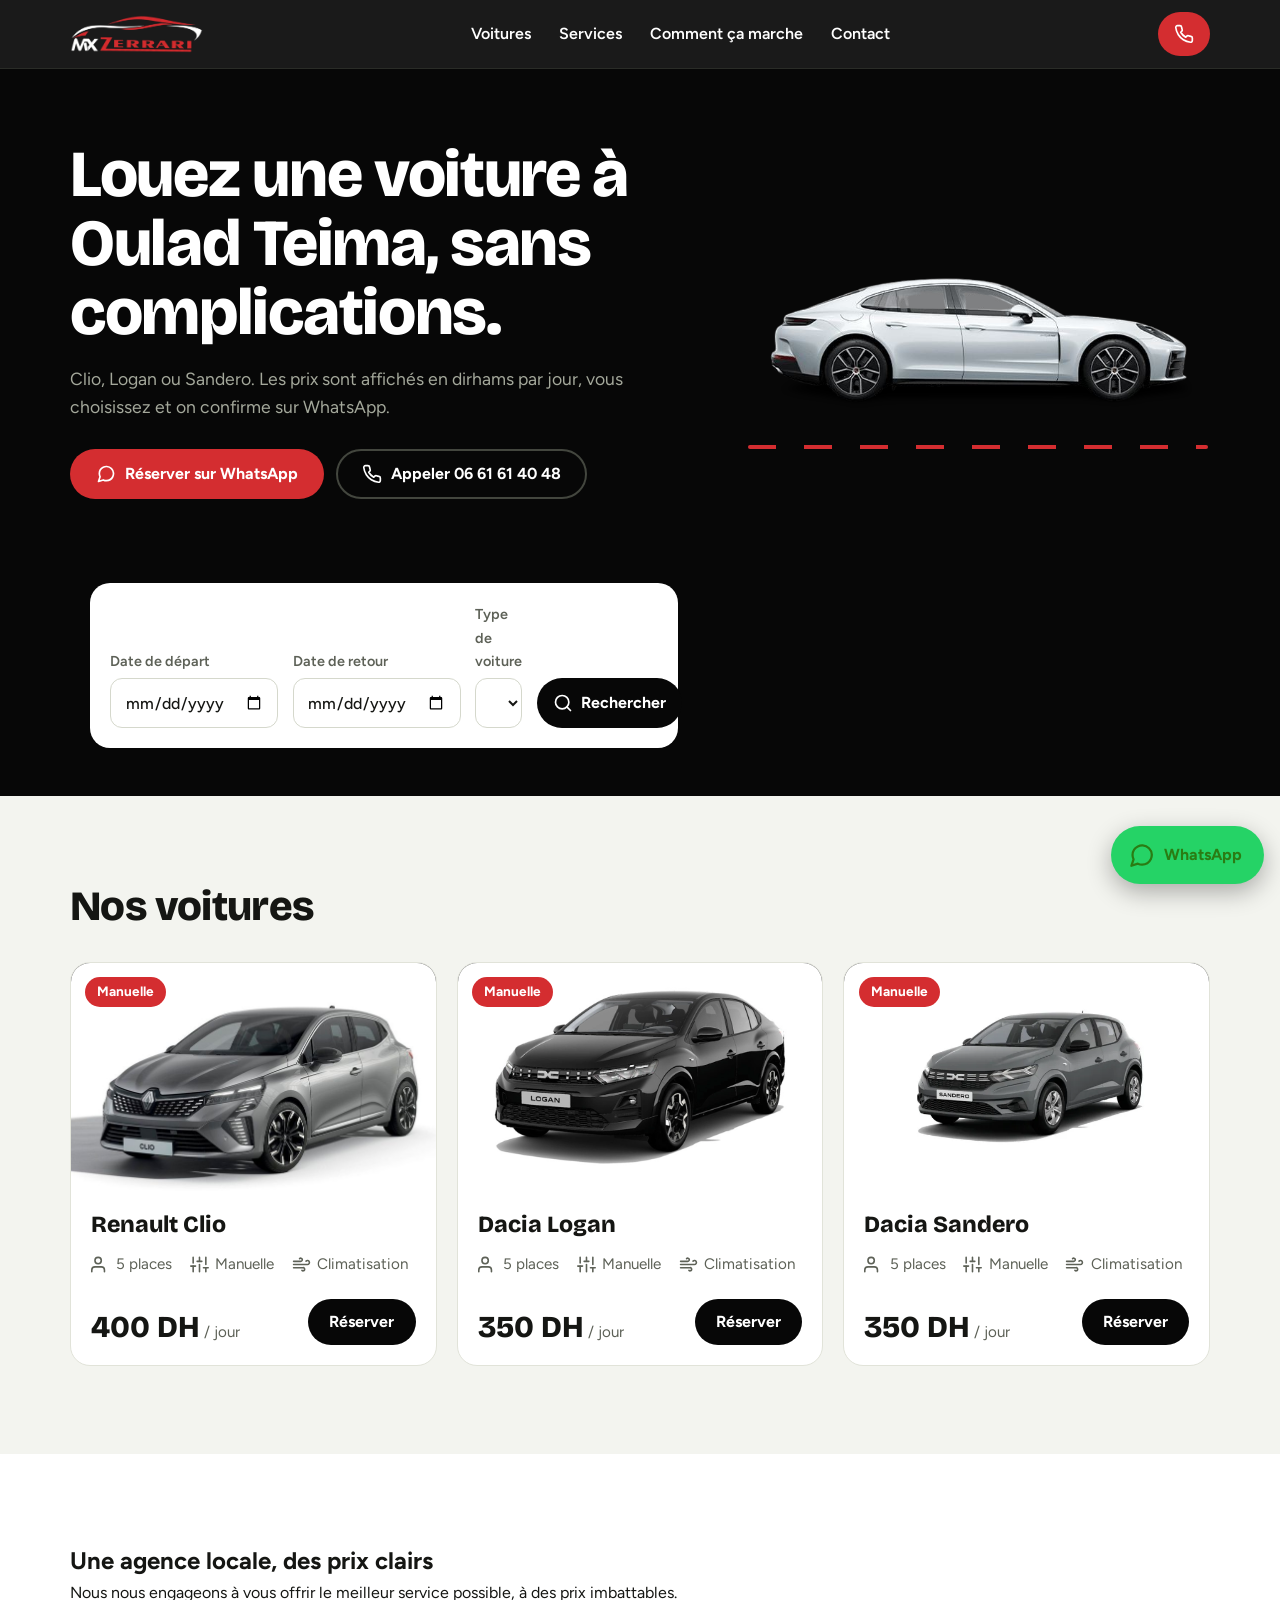
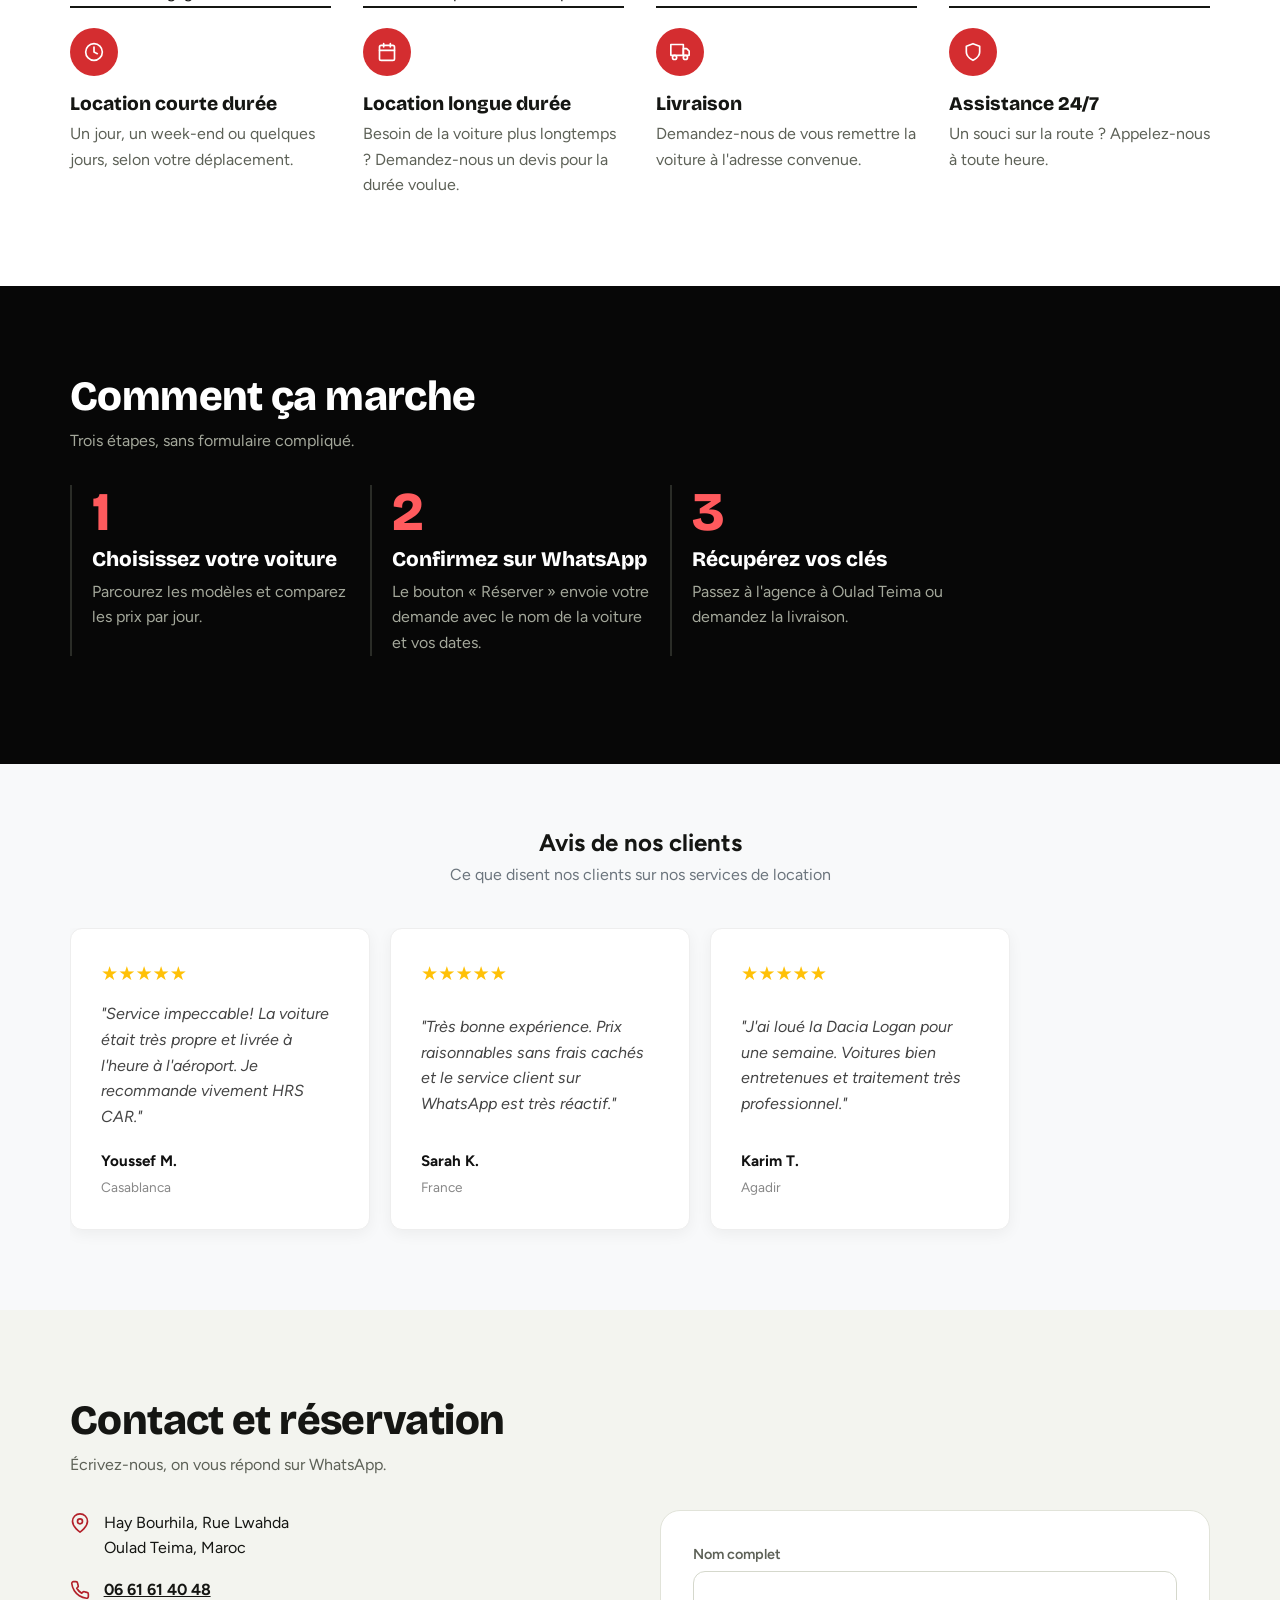
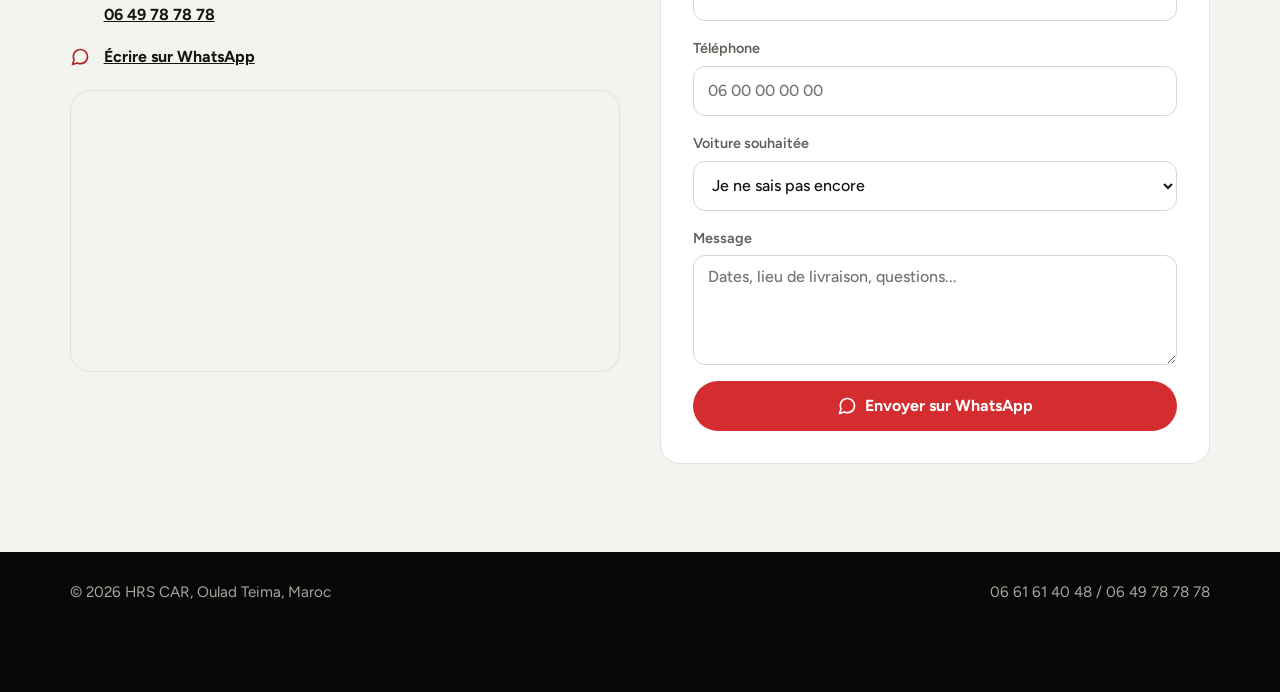
==== index.html @ 66177260 "Update index.html" ====
<!DOCTYPE html>
<html lang="fr">
<head>
  <meta charset="utf-8">
  <meta name="viewport" content="width=device-width, initial-scale=1, viewport-fit=cover">
  <title>HRS CAR | Location de voitures à Oulad Teima</title>
  <meta name="description" content="HRS CAR, agence de location de voitures à Oulad Teima. Renault Clio, Dacia Logan, Dacia Sandero. Prix en DH par jour, réservation directe sur WhatsApp.">
  <meta name="theme-color" content="#070707">
  <link rel="icon" href="data:image/svg+xml,%3Csvg xmlns=%27http://www.w3.org/2000/svg%27 viewBox=%270 0 64 64%27%3E%3Crect width=%2764%27 height=%2764%27 rx=%2716%27 fill=%27%23d42d30%27/%3E%3Ctext x=%2732%27 y=%2745%27 font-size=%2732%27 font-family=%27Arial%27 font-weight=%27700%27 fill=%27white%27 text-anchor=%27middle%27%3EMX%3C/text%3E%3C/svg%3E">
  <meta property="og:title" content="HRS CAR | Location de voitures à Oulad Teima">
  <meta property="og:description" content="Choisissez votre voiture, réservez sur WhatsApp, récupérez les clés.">
  <meta property="og:type" content="website">
  <meta property="og:image" content="images/logo.png">
  <link rel="preconnect" href="https://fonts.googleapis.com">
  <link rel="preconnect" href="https://fonts.gstatic.com" crossorigin>
  <link href="https://fonts.googleapis.com/css2?family=Bricolage+Grotesque:opsz,wght@12..96,600;12..96,800&family=Figtree:wght@400;500;600;700&display=swap" rel="stylesheet">
  <link rel="stylesheet" href="styles.css">
  <script type="application/ld+json">
  {
    "@context": "https://schema.org",
    "@type": "AutoRental",
    "name": "HRS CAR",
    "telephone": ["+212661614048", "+212649787878","0720092011"],
    "address": {
      "@type": "PostalAddress",
      "streetAddress": "Hay Bourhila, Rue Lwahda",
      "addressLocality": "Oulad Teima",
      "addressCountry": "MA"
    }
  }
  </script>
</head>
<body>

<!-- Icônes (sprite SVG) -->
<svg width="0" height="0" style="position:absolute" aria-hidden="true" focusable="false">
  <defs>
    <symbol id="i-wa" viewBox="0 0 24 24"><path d="M21 11.5a8.38 8.38 0 0 1-.9 3.8 8.5 8.5 0 0 1-7.6 4.7 8.38 8.38 0 0 1-3.8-.9L3 21l1.9-5.7a8.38 8.38 0 0 1-.9-3.8 8.5 8.5 0 0 1 4.7-7.6 8.38 8.38 0 0 1 3.8-.9h.5a8.48 8.48 0 0 1 8 8v.5z"/></symbol>
    <symbol id="i-phone" viewBox="0 0 24 24"><path d="M22 16.92v3a2 2 0 0 1-2.18 2 19.79 19.79 0 0 1-8.63-3.07 19.5 19.5 0 0 1-6-6 19.79 19.79 0 0 1-3.07-8.67A2 2 0 0 1 4.11 2h3a2 2 0 0 1 2 1.72c.13.96.36 1.9.7 2.81a2 2 0 0 1-.45 2.11L8.09 9.91a16 16 0 0 0 6 6l1.27-1.27a2 2 0 0 1 2.11-.45c.91.34 1.85.57 2.81.7A2 2 0 0 1 22 16.92z"/></symbol>
    <symbol id="i-pin" viewBox="0 0 24 24"><path d="M21 10c0 7-9 13-9 13s-9-6-9-13a9 9 0 0 1 18 0z"/><circle cx="12" cy="10" r="3"/></symbol>
    <symbol id="i-clock" viewBox="0 0 24 24"><circle cx="12" cy="12" r="10"/><polyline points="12 6 12 12 16 14"/></symbol>
    <symbol id="i-calendar" viewBox="0 0 24 24"><rect x="3" y="4" width="18" height="18" rx="2"/><line x1="16" y1="2" x2="16" y2="6"/><line x1="8" y1="2" x2="8" y2="6"/><line x1="3" y1="10" x2="21" y2="10"/></symbol>
    <symbol id="i-truck" viewBox="0 0 24 24"><rect x="1" y="3" width="15" height="13"/><polygon points="16 8 20 8 23 11 23 16 16 16 16 8"/><circle cx="5.5" cy="18.5" r="2.5"/><circle cx="18.5" cy="18.5" r="2.5"/></symbol>
    <symbol id="i-shield" viewBox="0 0 24 24"><path d="M12 22s8-4 8-10V5l-8-3-8 3v7c0 6 8 10 8 10z"/></symbol>
    <symbol id="i-user" viewBox="0 0 24 24"><path d="M17 21v-2a4 4 0 0 0-4-4H5a4 4 0 0 0-4 4v2"/><circle cx="9" cy="7" r="4"/></symbol>
    <symbol id="i-gear" viewBox="0 0 24 24"><line x1="4" y1="21" x2="4" y2="14"/><line x1="4" y1="10" x2="4" y2="3"/><line x1="12" y1="21" x2="12" y2="12"/><line x1="12" y1="8" x2="12" y2="3"/><line x1="20" y1="21" x2="20" y2="16"/><line x1="20" y1="12" x2="20" y2="3"/><line x1="1" y1="14" x2="7" y2="14"/><line x1="9" y1="8" x2="15" y2="8"/><line x1="17" y1="16" x2="23" y2="16"/></symbol>
    <symbol id="i-snow" viewBox="0 0 24 24"><path d="M9.59 4.59A2 2 0 1 1 11 8H2m10.59 11.41A2 2 0 1 0 14 16H2m15.73-8.27A2.5 2.5 0 1 1 19.5 12H2"/></symbol>
    <symbol id="i-search" viewBox="0 0 24 24"><circle cx="11" cy="11" r="8"/><line x1="21" y1="21" x2="16.65" y2="16.65"/></symbol>
    <symbol id="i-check" viewBox="0 0 24 24"><path d="M22 11.08V12a10 10 0 1 1-5.93-9.14"/><polyline points="22 4 12 14.01 9 11.01"/></symbol>
    <symbol id="i-key" viewBox="0 0 24 24"><path d="M21 2l-2 2m-7.61 7.61a5.5 5.5 0 1 1-7.78 7.78 5.5 5.5 0 0 1 7.78-7.78zm0 0L15.5 7.5m0 0l3 3L22 7l-3-3m-3.5 3.5L19 4"/></symbol>
    <!-- Silhouette voiture réutilisable -->
    <symbol id="car-shape" viewBox="0 0 320 130">
      <path fill="currentColor" d="M20 92V78q0-8 10-10l40-8 32-24q4-4 10-4h88q6 0 10 4l30 26 50 6q10 2 10 12v12q0 6-6 6h-22a26 26 0 0 0-52 0H120a26 26 0 0 0-52 0H26q-6 0-6-6z"/>
      <path fill="#000" opacity=".4" d="M98 62l16-20h84l26 20z"/>
      <circle cx="94" cy="98" r="19" fill="#0b0b0b" stroke="#6b6f66" stroke-width="3"/>
      <circle cx="246" cy="98" r="19" fill="#0b0b0b" stroke="#6b6f66" stroke-width="3"/>
      <circle cx="94" cy="98" r="6" fill="#8b8f85"/>
      <circle cx="246" cy="98" r="6" fill="#8b8f85"/>
    </symbol>
  </defs>
</svg>

<header class="site-header">
  <div class="container header-inner">
    <a class="logo" href="./" aria-label="HRS CAR, accueil">
      <img class="logo-img" src="images/logo.png" alt="Logo" width="126" height="38">
    </a>

    <nav id="nav" class="nav" aria-label="Navigation principale">
      <a href="#voitures">Voitures</a>
      <a href="#services">Services</a>
      <a href="#comment">Comment ça marche</a>
      <a href="#contact">Contact</a>
    </nav>

    <div class="header-actions">
      <a class="icon-btn" href="tel:+212661614048" aria-label="Appeler HRS CAR">
        <svg class="ic"><use href="#i-phone"/></svg>
      </a>
      <button id="burger" class="burger" aria-label="Ouvrir le menu" aria-expanded="false" aria-controls="nav">
        <span></span><span></span><span></span>
      </button>
    </div>
  </div>
</header>

<main>
  <!-- HERO -->
  <section id="accueil" class="hero">
    <div class="container hero-grid">
      <div class="hero-copy">
        <h1>Louez une voiture à Oulad Teima, sans complications.</h1>
        <p class="lead">Clio, Logan ou Sandero. Les prix sont affichés en dirhams par jour, vous choisissez et on confirme sur WhatsApp.</p>
        <div class="hero-cta">
          <a class="btn btn-lime" data-wa="Bonjour HRS CAR, je voudrais réserver une voiture." href="https://wa.me/212661614048" target="_blank" rel="noopener">
            <svg class="ic"><use href="#i-wa"/></svg> Réserver sur WhatsApp
          </a>
          <a class="btn btn-ghost" href="tel:+212661614048">
            <svg class="ic"><use href="#i-phone"/></svg> Appeler 06 61 61 40 48
          </a>
        </div>
      </div>

     <div class="hero-visual">
  <div class="car-wrapper">
    <img src="images/hero-car.png" alt="Voiture de luxe HRS CAR" class="hero-car-img">
  </div>
  <div class="road"></div>
</div>

    <div class="container">
      <form id="search-form" class="search" aria-label="Rechercher une voiture">
        <div class="field">
          <label for="start">Date de départ</label>
          <input type="date" id="start" name="start">
        </div>
        <div class="field">
          <label for="end">Date de retour</label>
          <input type="date" id="end" name="end">
        </div>
        <div class="field">
          <label for="type">Type de voiture</label>
          <select id="type" name="type">
            <option value="all">Tous les types</option>
            <option value="Citadine">Citadine</option>
            <option value="Berline">Berline</option>
          </select>
        </div>
        <button class="btn btn-dark" type="submit">
          <svg class="ic"><use href="#i-search"/></svg> Rechercher
        </button>
      </form>
    </div>
  </section>

  <!-- VOITURES -->
  <section id="voitures" class="section section-mist">
    <div class="container">
      <div class="section-head">
        <h2>Nos voitures</h2>
        <p id="results" class="results" aria-live="polite"></p>
      </div>
      <div id="car-grid" class="car-grid"></div>
      <noscript><p>Activez JavaScript pour voir les voitures, ou appelez-nous au <a href="tel:+212661614048">06 61 61 40 48</a>.</p></noscript>
    </div>
  </section>

  <!-- SERVICES -->
  <section id="services" class="section">
    <div class="container">
      <div class="header-carousel-container">
  <div class="header-carousel-wrapper">
    <div class="header-carousel-item active">
      <h2>Une agence locale, des prix clairs</h2>
    </div>
    <div class="header-carousel-item">
      <p>Nous nous engageons à vous offrir le meilleur service possible, à des prix imbattables.</p>
    </div>
  </div>
</div>
      <div class="services">
        <article class="service">
          <span class="service-ic"><svg class="ic"><use href="#i-clock"/></svg></span>
          <h3>Location courte durée</h3>
          <p>Un jour, un week-end ou quelques jours, selon votre déplacement.</p>
        </article>
        <article class="service">
          <span class="service-ic"><svg class="ic"><use href="#i-calendar"/></svg></span>
          <h3>Location longue durée</h3>
          <p>Besoin de la voiture plus longtemps ? Demandez-nous un devis pour la durée voulue.</p>
        </article>
        <article class="service">
          <span class="service-ic"><svg class="ic"><use href="#i-truck"/></svg></span>
          <h3>Livraison</h3>
          <p>Demandez-nous de vous remettre la voiture à l'adresse convenue.</p>
        </article>
        <article class="service">
          <span class="service-ic"><svg class="ic"><use href="#i-shield"/></svg></span>
          <h3>Assistance 24/7</h3>
          <p>Un souci sur la route ? Appelez-nous à toute heure.</p>
        </article>
      </div>
    </div>
  </section>

  <!-- COMMENT ÇA MARCHE -->
  <section id="comment" class="section section-dark">
    <div class="container">
      <div class="section-head">
        <h2>Comment ça marche</h2>
        <p>Trois étapes, sans formulaire compliqué.</p>
      </div>
      <ol class="steps">
        <li>
          <span class="step-num">1</span>
          <h3>Choisissez votre voiture</h3>
          <p>Parcourez les modèles et comparez les prix par jour.</p>
        </li>
        <li>
          <span class="step-num">2</span>
          <h3>Confirmez sur WhatsApp</h3>
          <p>Le bouton « Réserver » envoie votre demande avec le nom de la voiture et vos dates.</p>
        </li>
        <li>
          <span class="step-num">3</span>
          <h3>Récupérez vos clés</h3>
          <p>Passez à l'agence à Oulad Teima ou demandez la livraison.</p>
        </li>
      </ol>
    </div>
  </section>
<!-- Testimonials Section -->
<section id="avis" class="section testimonials-section">
  <div class="container">
    <h2 class="section-title">Avis de nos clients</h2>
    <p class="section-subtitle">Ce que disent nos clients sur nos services de location</p>

    <div class="testimonials-grid">
      <div class="testimonial-card">
        <div class="stars">★★★★★</div>
        <p class="testimonial-text">"Service impeccable! La voiture était très propre et livrée à l'heure à l'aéroport. Je recommande vivement HRS CAR."</p>
        <div class="client-info">
          <strong>Youssef M.</strong>
          <span>Casablanca</span>
        </div>
      </div>

      <div class="testimonial-card">
        <div class="stars">★★★★★</div>
        <p class="testimonial-text">"Très bonne expérience. Prix raisonnables sans frais cachés et le service client sur WhatsApp est très réactif."</p>
        <div class="client-info">
          <strong>Sarah K.</strong>
          <span>France</span>
        </div>
      </div>

      <div class="testimonial-card">
        <div class="stars">★★★★★</div>
        <p class="testimonial-text">"J'ai loué la Dacia Logan pour une semaine. Voitures bien entretenues et traitement très professionnel."</p>
        <div class="client-info">
          <strong>Karim T.</strong>
          <span>Agadir</span>
        </div>
      </div>
    </div>
  </div>
</section>
  <!-- CONTACT -->
  <section id="contact" class="section section-mist">
    <div class="container">
      <div class="section-head">
        <h2>Contact et réservation</h2>
        <p>Écrivez-nous, on vous répond sur WhatsApp.</p>
      </div>

      <div class="contact-grid">
        <div class="contact-info">
          <ul class="info-list">
            <li>
              <svg class="ic"><use href="#i-pin"/></svg>
              <span>Hay Bourhila, Rue Lwahda<br>Oulad Teima, Maroc</span>
            </li>
            <li>
              <svg class="ic"><use href="#i-phone"/></svg>
              <span><a href="tel:+212661614048">06 61 61 40 48</a><br><a href="tel:+212649787878">06 49 78 78 78</a></span>
            </li>
            <li>
              <svg class="ic"><use href="#i-wa"/></svg>
              <span><a data-wa="Bonjour HRS CAR, j'ai une question." href="https://wa.me/212661614048" target="_blank" rel="noopener">Écrire sur WhatsApp</a></span>
            </li>
          </ul>
          <div class="map">
            <iframe title="Carte de HRS CAR à Oulad Teima" loading="lazy" referrerpolicy="no-referrer-when-downgrade"
              src="https://www.google.com/maps?q=Oulad+Teima,+Maroc&output=embed"></iframe>
          </div>
        </div>

        <form id="contact-form" class="contact-form">
          <div class="field">
            <label for="c-name">Nom complet</label>
            <input id="c-name" name="name" type="text" autocomplete="name" required>
          </div>
          <div class="field">
            <label for="c-phone">Téléphone</label>
            <input id="c-phone" name="phone" type="tel" inputmode="tel" autocomplete="tel" placeholder="06 00 00 00 00" required>
          </div>
          <div class="field">
            <label for="c-car">Voiture souhaitée</label>
            <select id="c-car" name="car"></select>
          </div>
          <div class="field">
            <label for="c-msg">Message</label>
            <textarea id="c-msg" name="message" rows="4" placeholder="Dates, lieu de livraison, questions..."></textarea>
          </div>
          <button class="btn btn-lime" type="submit">
            <svg class="ic"><use href="#i-wa"/></svg> Envoyer sur WhatsApp
          </button>
        </form>
      </div>
    </div>
  </section>
</main>

<footer class="site-footer">
  <div class="container footer-inner">
    <p>© <span id="year"></span> HRS CAR, Oulad Teima, Maroc</p>
    <p><a href="tel:+212661614048">06 61 61 40 48</a> / <a href="tel:+212649787878">06 49 78 78 78</a></p>
  </div>
</footer>

<!-- Bouton WhatsApp flottant -->
<a class="fab" data-wa="Bonjour HRS CAR, je voudrais réserver une voiture." href="https://wa.me/212661614048" target="_blank" rel="noopener" aria-label="Réserver sur WhatsApp">
  <svg class="ic"><use href="#i-wa"/></svg>
  <span>WhatsApp</span>
</a>

<script src="script.js?v=2" defer></script>
</body>
</html>
---- styles.css ----
/* ==========================================================
   HRS CAR | styles.css (mobile-first)
   ========================================================== */

:root {
  --black: #070707;
  --coal: #121311;
  --line: #2a2c27;
  --red: #d42d30;
  --red-dark: #ae2124;
  --red-light: #ff5a5d;
  --white: #ffffff;
  --mist: #f3f4ef;
  --ink: #151613;
  --muted: #5d6157;
  --muted-dark: #a4a89b;
  --border: #e1e3d9;
  --wa: #25d366;
  --radius: 20px;
  --font-head: "Bricolage Grotesque", system-ui, -apple-system, "Segoe UI", sans-serif;
  --font: "Figtree", system-ui, -apple-system, "Segoe UI", sans-serif;
}

*, *::before, *::after { box-sizing: border-box; }

html {
  scroll-behavior: smooth;
  scroll-padding-top: 76px;
  -webkit-text-size-adjust: 100%;
}

body {
  margin: 0;
  font-family: var(--font);
  color: var(--ink);
  background: var(--white);
  line-height: 1.6;
}

img, svg, iframe { display: block; max-width: 100%; }
a { color: inherit; }
h1, h2, h3, p, ul, ol { margin: 0; }
ul, ol { padding: 0; list-style: none; }

:focus-visible {
  outline: 3px solid #d42d30;
  outline-offset: 3px;
}

.container { width: min(1140px, 100% - 2.5rem); margin-inline: auto; }

.ic {
  width: 1.25em;
  height: 1.25em;
  flex: none;
  fill: none;
  stroke: currentColor;
  stroke-width: 2;
  stroke-linecap: round;
  stroke-linejoin: round;
}

/* ---------- Boutons ---------- */
.btn {
  display: inline-flex;
  align-items: center;
  justify-content: center;
  gap: .55rem;
  min-height: 50px;
  padding: .75rem 1.5rem;
  border: 2px solid transparent;
  border-radius: 999px;
  font: 700 1rem/1 var(--font);
  text-decoration: none;
  cursor: pointer;
  transition: background-color .2s, border-color .2s, color .2s, transform .1s;
}
.btn:active { transform: scale(.98); }
.btn-lime { background: var(--red); color: #fff; }
.btn-lime:hover { background: var(--red-dark); }
.btn-ghost { border-color: #43463e; color: var(--white); }
.btn-ghost:hover { border-color: var(--red); color: var(--red-light); }
.btn-dark { background: var(--black); color: var(--white); }
.btn-dark:hover { background: #26281f; }

/* ---------- Header ---------- */
.site-header {
  position: sticky;
  top: 0;
  z-index: 50;
  background: rgba(7, 7, 7, .92);
  -webkit-backdrop-filter: blur(10px);
  backdrop-filter: blur(10px);
  border-bottom: 1px solid var(--line);
  color: var(--white);
}
.header-inner {
  display: flex;
  align-items: center;
  justify-content: space-between;
  height: 68px;
}
.logo { display: inline-flex; align-items: center; gap: .6rem; text-decoration: none; }
.logo-mark {
  display: grid;
  place-items: center;
  width: 36px;
  height: 36px;
  border-radius: 10px;
  background: var(--red);
  color: #fff;
  font: 800 1.15rem/1 var(--font-head);
}
.logo-img { height: 38px; width: auto; }
.logo-text { font: 800 1.25rem/1 var(--font-head); letter-spacing: .01em; }

.nav {
  position: absolute;
  top: 68px;
  left: 0;
  right: 0;
  display: none;
  flex-direction: column;
  padding: .5rem 1.25rem 1.25rem;
  background: var(--black);
  border-bottom: 1px solid var(--line);
}
.nav.open { display: flex; }
.nav a {
  padding: .9rem 0;
  border-bottom: 1px solid var(--line);
  text-decoration: none;
  font-weight: 600;
}
.nav a:hover { color: var(--red-light); }

.header-actions { display: flex; align-items: center; gap: .5rem; }
.icon-btn {
  display: grid;
  place-items: center;
  width: 44px;
  height: 44px;
  border-radius: 50%;
  background: var(--red);
  color: #fff;
}
.burger {
  display: grid;
  gap: 5px;
  place-content: center;
  width: 44px;
  height: 44px;
  padding: 0;
  border: 1px solid var(--line);
  border-radius: 50%;
  background: transparent;
  cursor: pointer;
}
.burger span { display: block; width: 18px; height: 2px; background: var(--white); }

/* ---------- Hero ---------- */
.hero {
  background: var(--black);
  color: var(--white);
  padding: 2.5rem 0 2rem;
}
.hero-grid { display: grid; gap: 2rem; align-items: center; }
.hero h1 {
  font: 800 clamp(2.2rem, 8vw, 4.1rem)/1.05 var(--font-head);
  letter-spacing: -.02em;
  max-width: 14em;
}
.lead {
  margin-top: 1.1rem;
  max-width: 34em;
  font-size: 1.1rem;
  color: var(--muted-dark);
}
.hero-cta { display: grid; gap: .75rem; margin-top: 1.75rem; }

.hero-visual { max-width: 460px; width: 100%; margin-inline: auto; }
.hero-car { width: 100%; height: auto; }
.road {
  height: 4px;
  margin-top: -6px;
  border-radius: 2px;
  background: repeating-linear-gradient(90deg, var(--red) 0 28px, transparent 28px 56px);
  background-size: 56px 100%;
  animation: road 1s linear infinite;
}
@keyframes road { to { background-position-x: -56px; } }

/* ---------- Recherche ---------- */
.search {
  display: grid;
  gap: .9rem;
  margin-top: 2.25rem;
  padding: 1rem;
  border-radius: var(--radius);
  background: var(--white);
  color: var(--ink);
}

.field { display: grid; gap: .35rem; }
.field label { font-size: .9rem; font-weight: 600; color: var(--muted); }
.field input,
.field select,
.field textarea {
  width: 100%;
  min-height: 50px;
  padding: .65rem .85rem;
  border: 1.5px solid #d5d8cc;
  border-radius: 12px;
  background: var(--white);
  color: var(--ink);
  font: 500 1rem var(--font); /* 16px : évite le zoom auto sur iOS */
}
.field textarea { resize: vertical; min-height: 110px; }
.field input:focus,
.field select:focus,
.field textarea:focus { border-color: #d42d30; outline: none; box-shadow: 0 0 0 3px rgba(212, 45, 48, .2); }

/* ---------- Sections ---------- */
.section { padding: 4rem 0; }
.section-mist { background: var(--mist); }
.section-dark { background: var(--black); color: var(--white); }

.section-head { margin-bottom: 2rem; }
.section-head h2 {
  font: 800 clamp(1.8rem, 5vw, 2.6rem)/1.1 var(--font-head);
  letter-spacing: -.015em;
}
.section-head p { margin-top: .5rem; color: var(--muted); }
.section-dark .section-head p { color: var(--muted-dark); }

/* ---------- Cartes voitures ---------- */
.car-grid { display: grid; gap: 1.25rem; grid-template-columns: repeat(auto-fill, minmax(min(100%, 300px), 1fr)); }

.car-card {
  display: flex;
  flex-direction: column;
  overflow: hidden;
  border: 1px solid var(--border);
  border-radius: var(--radius);
  background: var(--white);
}
.car-media {
  position: relative;
  display: grid;
  place-items: center;
  aspect-ratio: 16 / 10;
  padding: 1.75rem 1.25rem 1.25rem;
  background: var(--black);
}
.car-media img { width: 100%; height: 100%; object-fit: cover; position: absolute; inset: 0; }
.car-art { width: 88%; height: auto; }
.badge {
  position: absolute;
  top: .9rem;
  left: .9rem;
  padding: .25rem .75rem;
  border-radius: 999px;
  background: var(--red);
  color: #fff;
  font-size: .85rem;
  font-weight: 700;
}
.car-body { display: flex; flex: 1; flex-direction: column; gap: .9rem; padding: 1.25rem; }
.car-body h3 { font: 800 1.45rem/1.15 var(--font-head); }
.specs { display: flex; flex-wrap: wrap; gap: .5rem 1.1rem; color: var(--muted); font-size: .95rem; }
.specs li { display: inline-flex; align-items: center; gap: .4rem; }

.car-foot {
  display: flex;
  align-items: flex-end;
  justify-content: space-between;
  gap: 1rem;
  margin-top: auto;
  padding-top: .5rem;
}
.price strong { font: 800 1.9rem/1 var(--font-head); }
.price span { font-size: .95rem; color: var(--muted); }
.total { margin-top: .3rem; font-size: .85rem; color: var(--muted); }
.car-foot .btn { min-height: 46px; padding-inline: 1.2rem; }

.results { margin-top: .5rem; color: var(--muted); }
.results button {
  margin-left: .4rem;
  padding: 0;
  border: 0;
  background: none;
  color: #b3212a;
  font: 700 1rem var(--font);
  text-decoration: underline;
  cursor: pointer;
}
.empty { padding: 2rem 0; color: var(--muted); }

/* ---------- Services ---------- */
.services { display: grid; gap: 1.75rem; }
.service { padding-top: 1.25rem; border-top: 2px solid var(--ink); }
.service-ic {
  display: grid;
  place-items: center;
  width: 48px;
  height: 48px;
  margin-bottom: 1rem;
  border-radius: 50%;
  background: var(--red);
  color: #fff;
}
.service h3 { font: 800 1.2rem/1.2 var(--font-head); }
.service p { margin-top: .4rem; color: var(--muted); }

/* ---------- Étapes ---------- */
.steps { display: grid; gap: 1.5rem; counter-reset: none; }
.steps li { padding-left: 1.25rem; border-left: 2px solid var(--line); }
.step-num { display: block; font: 800 3.4rem/1 var(--font-head); color: var(--red-light); }
.steps h3 { margin-top: .5rem; font: 800 1.3rem/1.2 var(--font-head); }
.steps p { margin-top: .4rem; color: var(--muted-dark); }

/* ---------- Contact ---------- */
.contact-grid { display: grid; gap: 1.5rem; }
.info-list { display: grid; gap: 1rem; margin-bottom: 1.25rem; }
.info-list li { display: flex; gap: .85rem; align-items: flex-start; }
.info-list .ic { margin-top: .2rem; color: #b3212a; }
.info-list a { font-weight: 700; }
.map { overflow: hidden; border-radius: var(--radius); border: 1px solid var(--border); }
.map iframe { width: 100%; height: 280px; border: 0; }

.contact-form {
  display: grid;
  gap: 1rem;
  align-content: start;
  padding: 1.25rem;
  border: 1px solid var(--border);
  border-radius: var(--radius);
  background: var(--white);
}

/* ---------- Footer ---------- */
.site-footer { background: var(--black); color: var(--muted-dark); padding: 1.75rem 0 5.5rem; font-size: .95rem; }
.footer-inner { display: grid; gap: .4rem; }
.site-footer a { text-decoration: none; }
.site-footer a:hover { color: var(--red-light); }

/* ---------- WhatsApp flottant ---------- */
.fab {
  position: fixed;
  right: 1rem;
  bottom: calc(1rem + env(safe-area-inset-bottom, 0px));
  z-index: 60;
  display: inline-flex;
  align-items: center;
  gap: .5rem;
  padding: .95rem;
  border-radius: 999px;
  background: var(--wa);
  color: #2A7C13;
  font-weight: 700;
  text-decoration: none;
  box-shadow: 0 8px 24px rgba(0, 0, 0, .3);
}
.fab .ic { width: 1.7rem; height: 1.7rem; }
.fab span { display: none; }
.fab:hover { background: #1ebe5a; }

/* ---------- ≥ 600px ---------- */
@media (min-width: 600px) {
  .hero-cta { display: flex; flex-wrap: wrap; }
  .services { grid-template-columns: repeat(2, 1fr); }
  .fab { padding: .95rem 1.4rem .95rem 1.1rem; }
  .fab span { display: inline; }
  .footer-inner { grid-auto-flow: column; justify-content: space-between; }
}

/* ---------- ≥ 900px ---------- */
@media (min-width: 900px) {
  .burger { display: none; }
  .nav {
    position: static;
    display: flex;
    flex-direction: row;
    gap: 1.75rem;
    padding: 0;
    background: none;
    border: 0;
  }
  .nav a { padding: 0; border: 0; }
  .icon-btn { width: auto; height: 44px; padding-inline: 1rem; border-radius: 999px; }

  .hero { padding: 4.5rem 0 3rem; }
  .hero-grid { grid-template-columns: 1.15fr .85fr; gap: 3rem; }
  .search { grid-template-columns: 1fr 1fr 1fr auto; align-items: end; padding: 1.25rem; }
  .search .btn { min-height: 50px; }

  .section { padding: 5.5rem 0; }
  .services { grid-template-columns: repeat(4, 1fr); gap: 2rem; }
  .steps { grid-template-columns: repeat(3, 1fr); gap: 2rem; }
  .contact-grid { grid-template-columns: 1fr 1fr; gap: 2.5rem; }
  .contact-form { padding: 2rem; }
}

/* ---------- Mouvement réduit ---------- */
@media (prefers-reduced-motion: reduce) {
  html { scroll-behavior: auto; }
  .road { animation: none; }
  .btn { transition: none; }
}/* =========================================
   Testimonials Section
   ========================================= */
.testimonials-section {
  background-color: #f8f9fa;
  padding: 60px 0;
  text-align: center;
}

.section-subtitle {
  color: #6c757d;
  margin-bottom: 40px;
}

.testimonials-grid {
  display: grid;
  grid-template-columns: repeat(auto-fit, minmax(280px, 1fr));
  gap: 24px;
}

.testimonial-card {
  background: #ffffff;
  padding: 30px;
  border-radius: 12px;
  box-shadow: 0 4px 15px rgba(0, 0, 0, 0.05);
  display: flex;
  flex-direction: column;
  justify-content: space-between;
  text-align: left;
  border: 1px solid #eee;
  transition: transform 0.3s ease;
}

.testimonial-card:hover {
  transform: translateY(-5px);
}

.stars {
  color: #ffc107;
  font-size: 1.2rem;
  margin-bottom: 12px;
}

.testimonial-text {
  font-style: italic;
  color: #444;
  line-height: 1.6;
  margin-bottom: 20px;
}

.client-info strong {
  display: block;
  color: #111;
  font-size: 0.95rem;
}

.client-info span {
  font-size: 0.85rem;
  color: #888;
}
/* =========================================
   Carousel Layout (Comment ça marche & Reviews)
   ========================================= */

/* 1. Comment ça marche Carousel */
.steps {
  display: flex !important;
  gap: 20px;
  overflow-x: auto;
  scroll-snap-type: x mandatory;
  padding-bottom: 20px;
  -webkit-overflow-scrolling: touch;
  list-style: none;
}

.steps > li {
  flex: 0 0 280px; /* عرض كل كارت */
  scroll-snap-align: start;
}

/* 2. Avis Clients (Testimonials) Carousel */
.testimonials-grid {
  display: flex !important;
  gap: 20px;
  overflow-x: auto;
  scroll-snap-type: x mandatory;
  padding-bottom: 20px;
  -webkit-overflow-scrolling: touch;
}

.testimonial-card {
  flex: 0 0 300px; /* عرض كارت التوصيات */
  scroll-snap-align: start;
}

/* تحسين شكل الـ Scrollbar باش يجي أنيق */
.steps::-webkit-scrollbar,
.testimonials-grid::-webkit-scrollbar {
  height: 6px;
}

.steps::-webkit-scrollbar-track,
.testimonials-grid::-webkit-scrollbar-track {
  background: #f1f1f1;
  border-radius: 10px;
}

.steps::-webkit-scrollbar-thumb,
.testimonials-grid::-webkit-scrollbar-thumb {
  background: #111;
  border-radius: 10px;
}
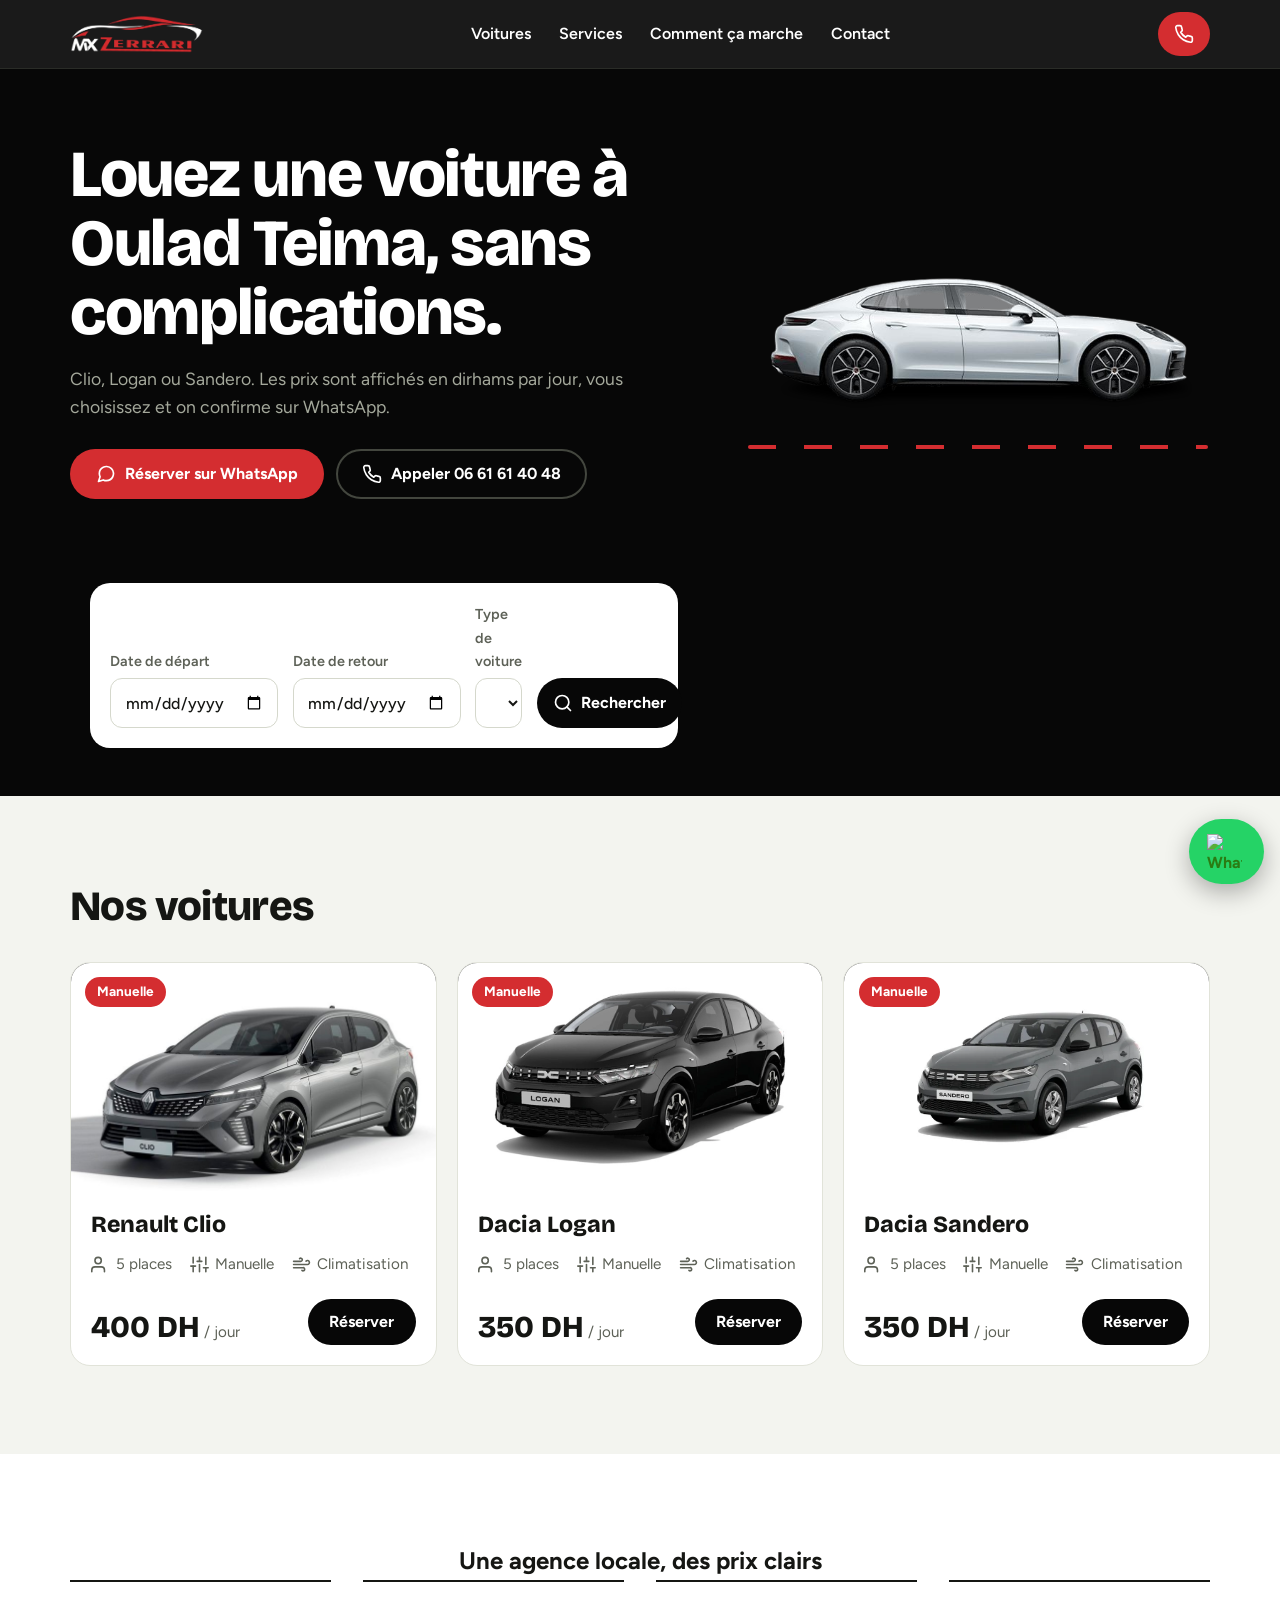
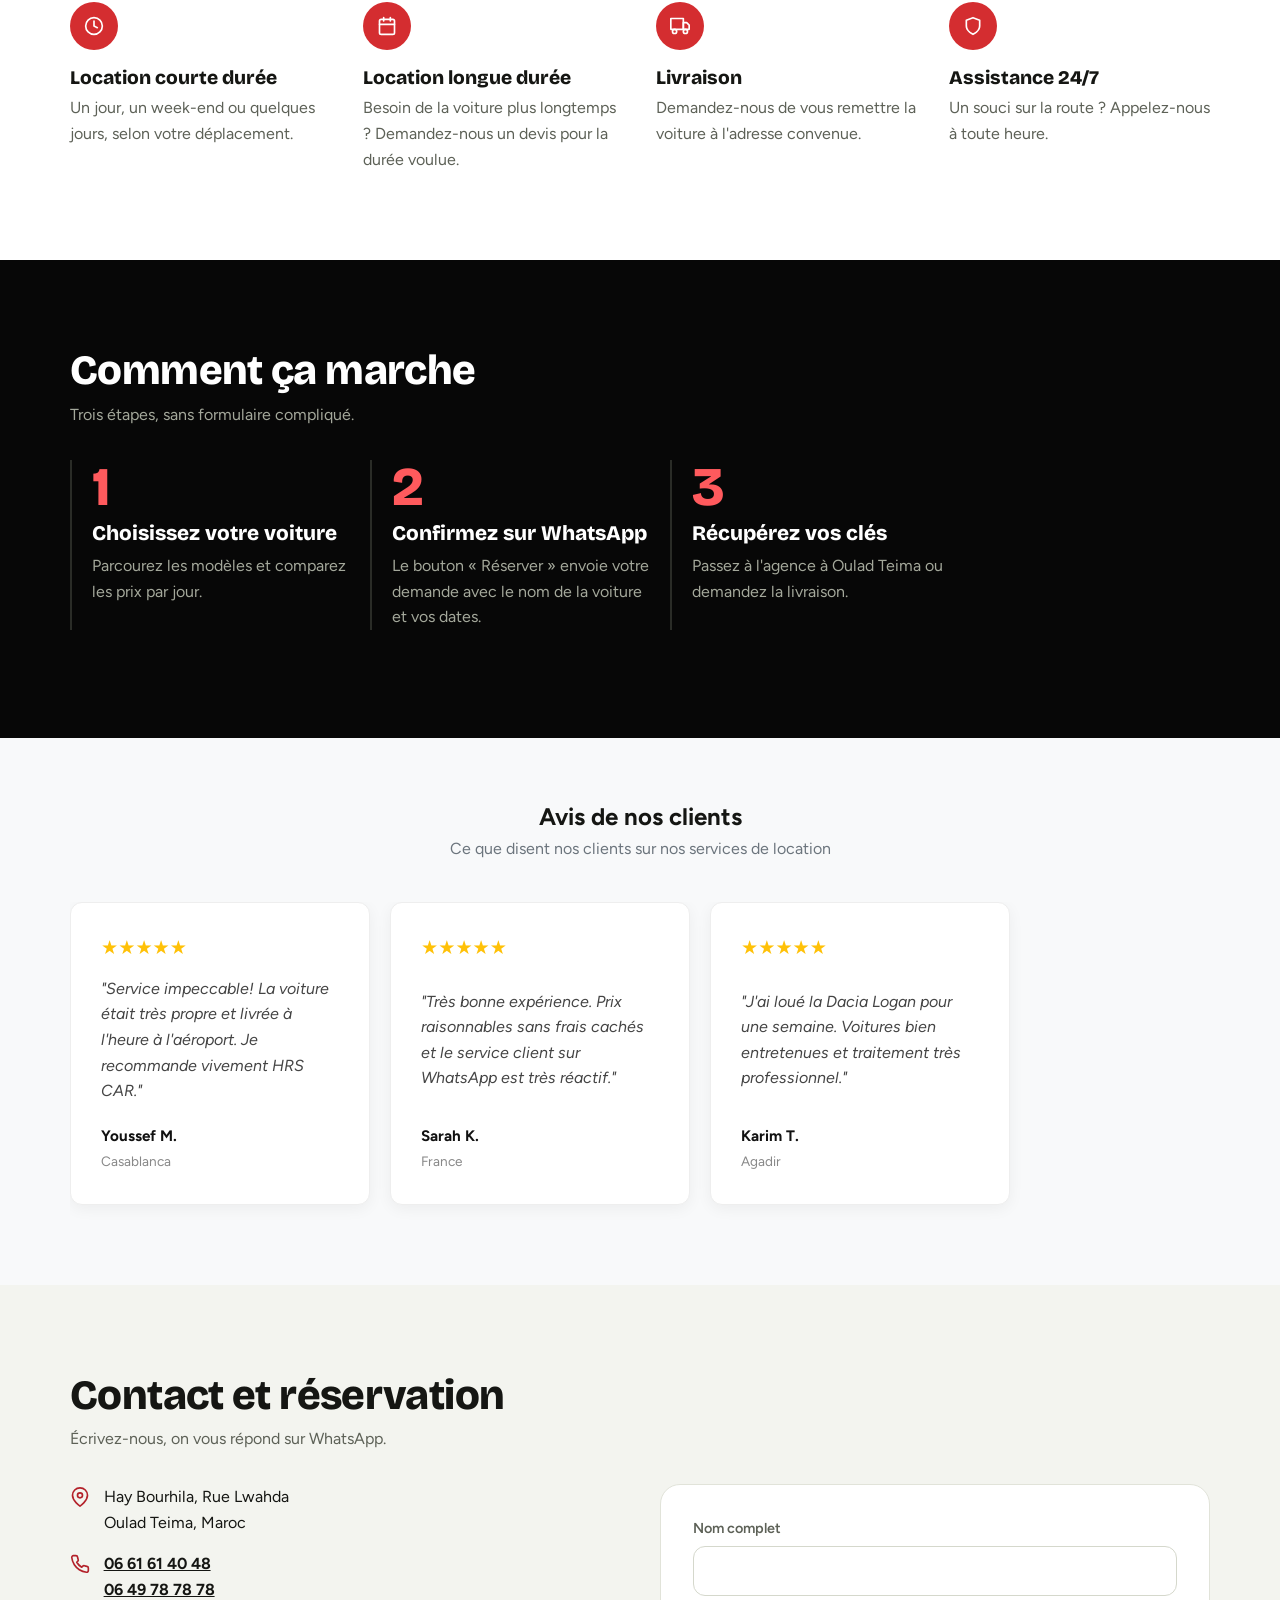
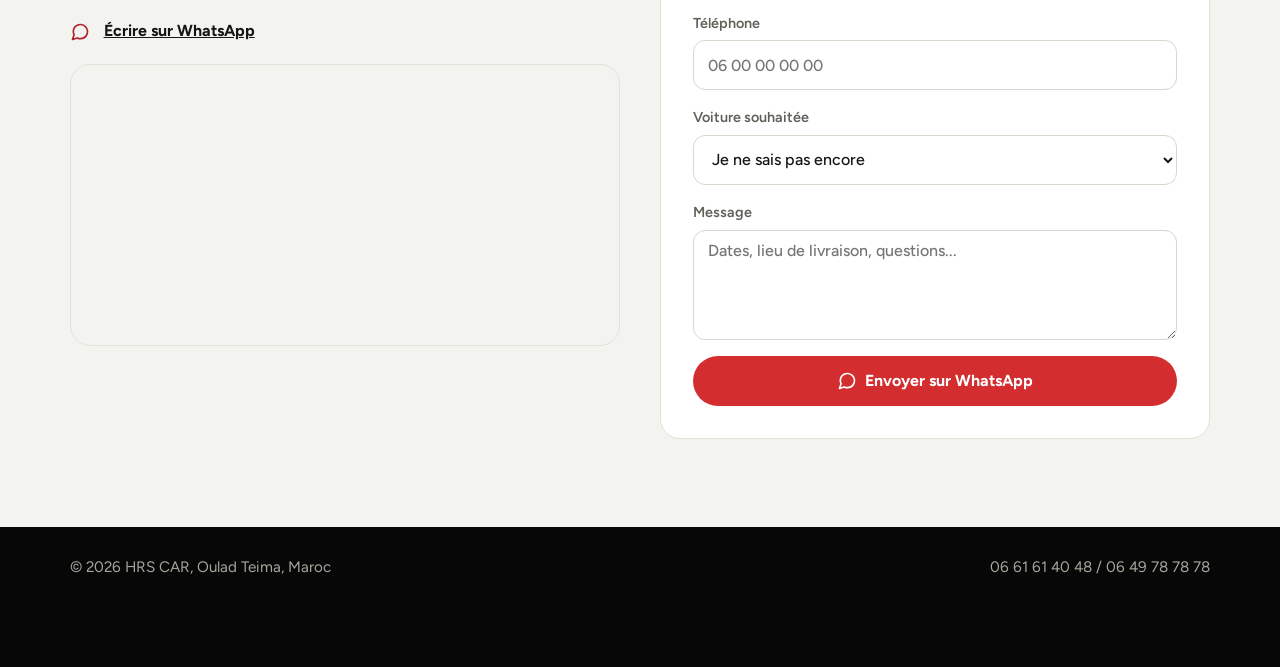
==== commit 178f8a96: "Update index.html" ====
--- a/index.html
+++ b/index.html
@@ -308,12 +308,11 @@
   </div>
 </footer>
 
-<!-- Bouton WhatsApp flottant -->
-<a class="fab" data-wa="Bonjour HRS CAR, je voudrais réserver une voiture." href="https://wa.me/212661614048" target="_blank" rel="noopener" aria-label="Réserver sur WhatsApp">
-  <svg class="ic"><use href="#i-wa"/></svg>
-  <span>WhatsApp</span>
+<!-- Floating WhatsApp Button -->
+<a href="https://wa.me/212661614048" class="fab" target="_blank" rel="noopener" aria-label="Contactez-nous sur WhatsApp" data-wa="Bonjour HRS CAR, je souhaite avoir plus d'informations.">
+  <img src="https://upload.wikimedia.org/wikipedia/commons/6/6b/WhatsApp.svg" alt="WhatsApp" width="35" height="35" style="display: block;">
 </a>
-
+  
 <script src="script.js?v=2" defer></script>
 </body>
 </html>
--- a/styles.css
+++ b/styles.css
@@ -518,3 +518,38 @@
   background: #111;
   border-radius: 10px;
 }
+/* =========================================
+   Header Carousel (Agence Locale)
+   ========================================= */
+
+.header-carousel-container {
+  overflow: hidden;
+  position: relative;
+  text-align: center;
+}
+
+.header-carousel-wrapper {
+  display: flex;
+  transition: transform 0.5s ease-in-out;
+}
+
+.header-carousel-item {
+  flex: 0 0 100%;
+  max-width: 100%;
+  opacity: 0;
+  transition: opacity 0.5s ease-in-out;
+}
+
+.header-carousel-item.active {
+  opacity: 1;
+}
+
+/* Animation fadeIn الخفيف */
+@keyframes fadeIn {
+  from { opacity: 0; }
+  to { opacity: 1; }
+}
+
+.header-carousel-item.active {
+  animation: fadeIn 1s ease-in-out forwards;
+}
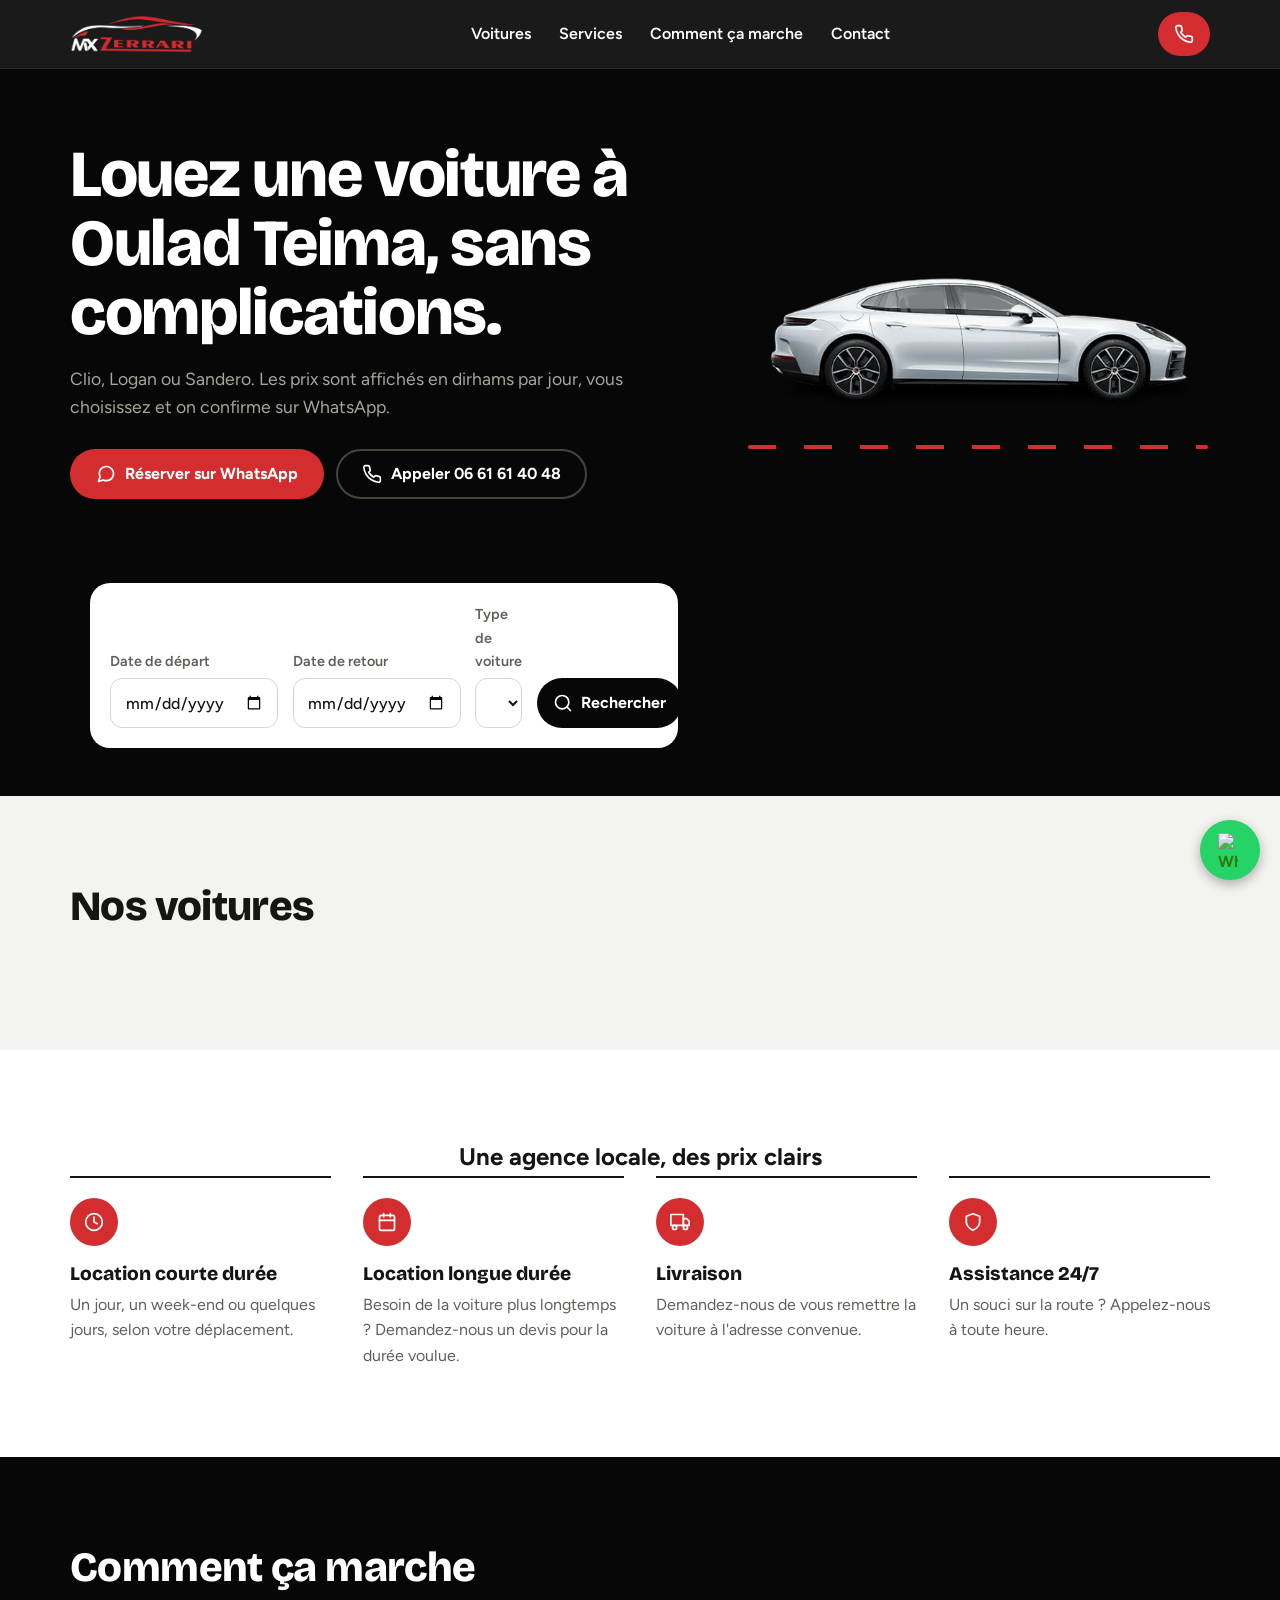
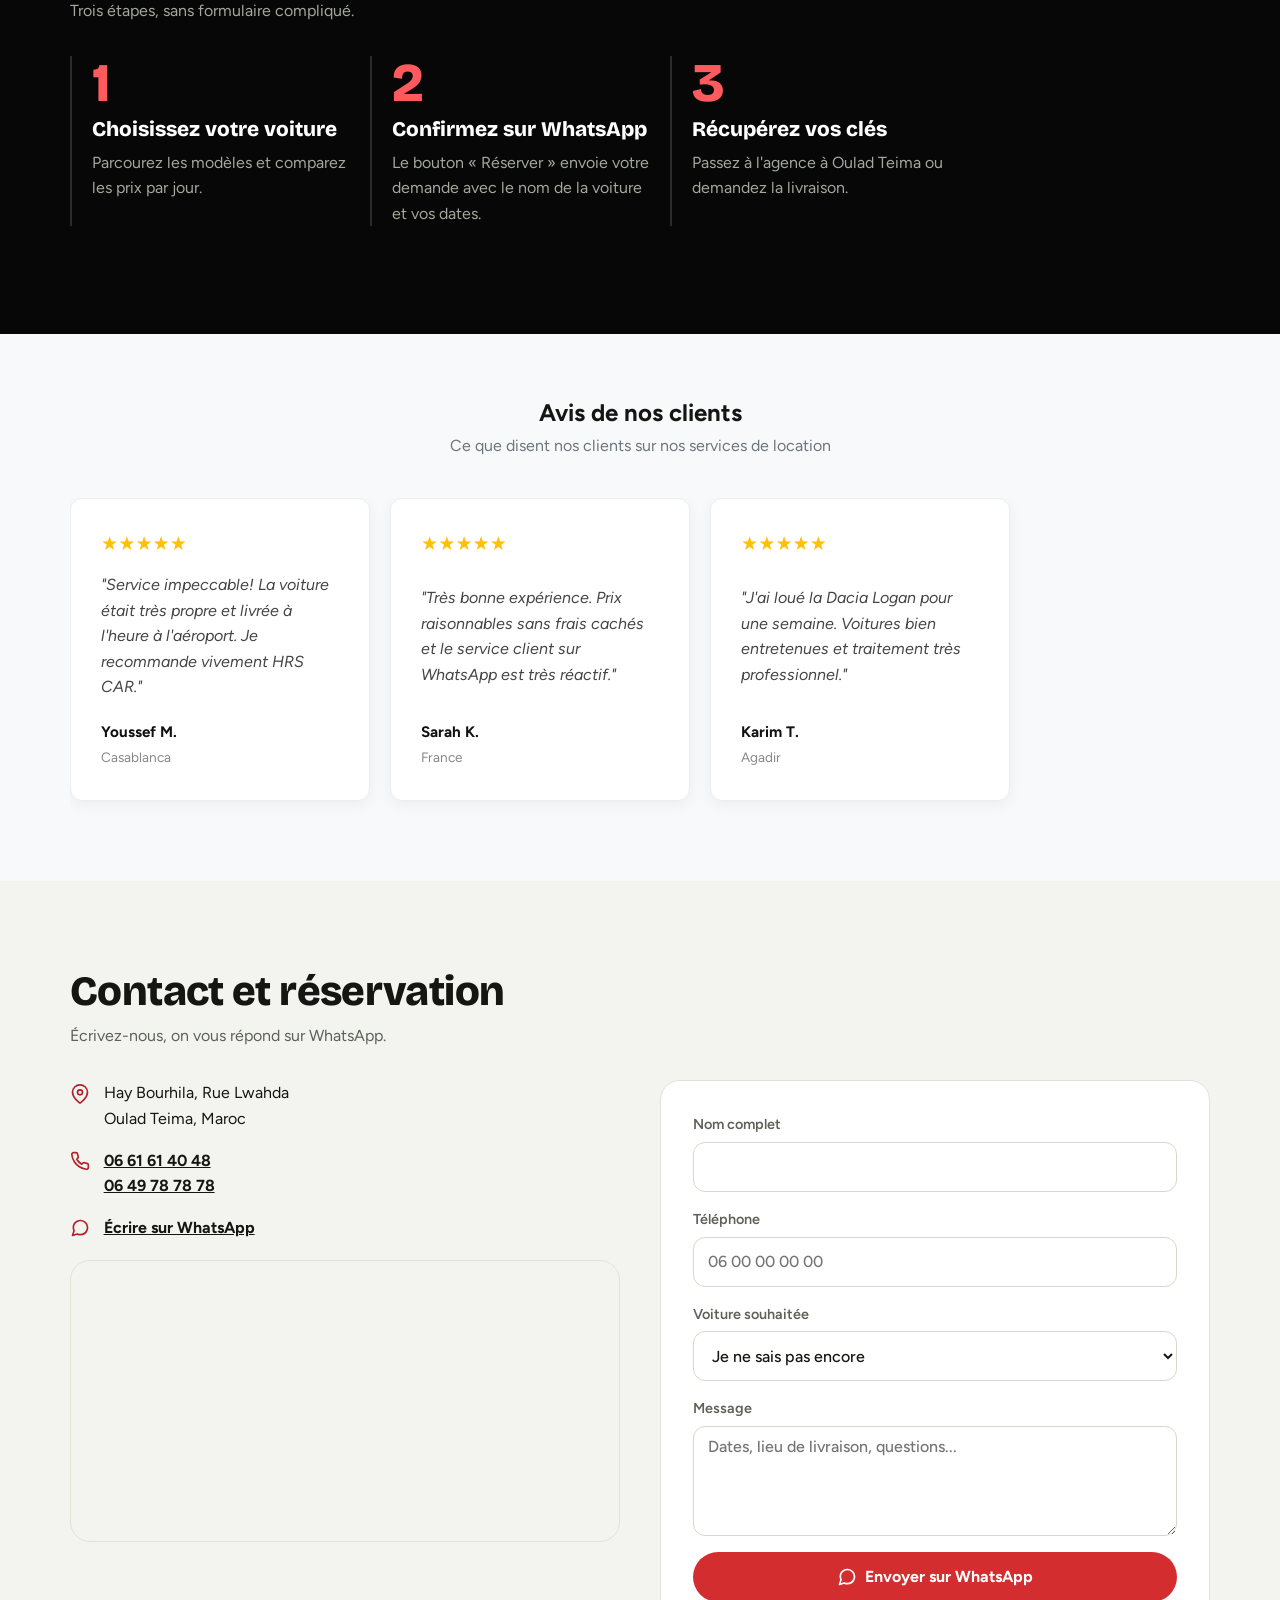
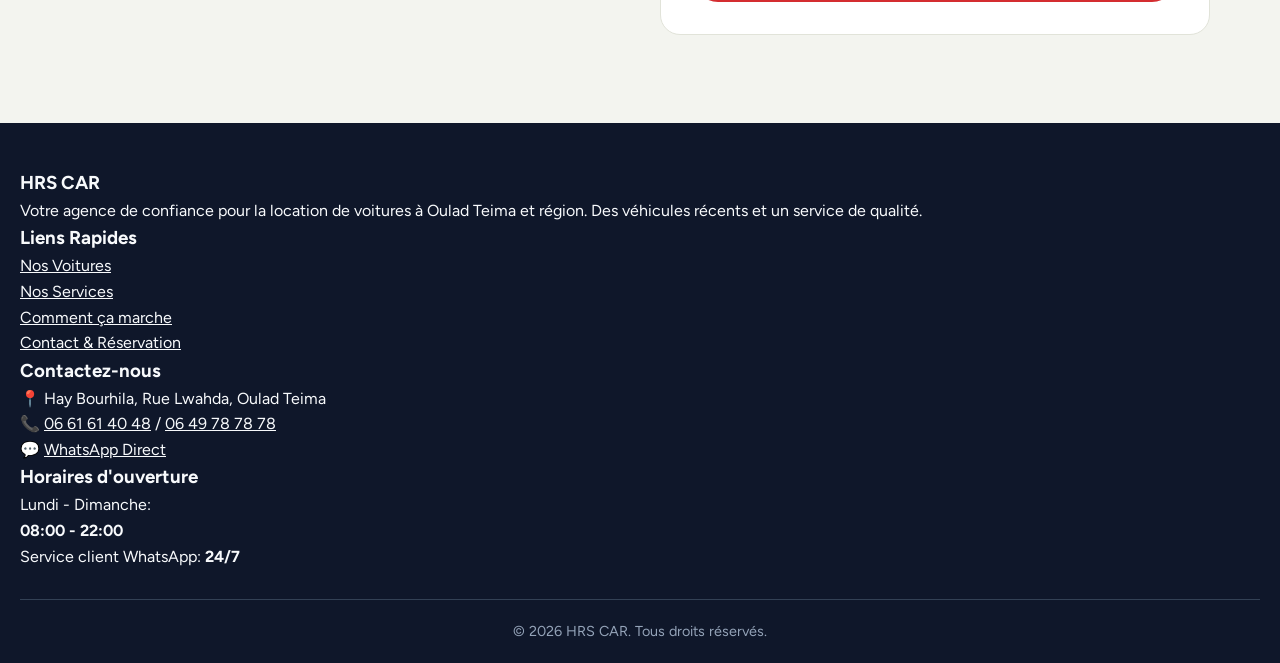
==== commit 3430db38: "Update index.html" ====
--- a/index.html
+++ b/index.html
@@ -301,13 +301,50 @@
   </section>
 </main>
 
-<footer class="site-footer">
-  <div class="container footer-inner">
-    <p>© <span id="year"></span> HRS CAR, Oulad Teima, Maroc</p>
-    <p><a href="tel:+212661614048">06 61 61 40 48</a> / <a href="tel:+212649787878">06 49 78 78 78</a></p>
+<footer class="main-footer">
+  <div class="footer-container">
+    
+    <!-- Column 1: About -->
+    <div class="footer-col">
+      <h3>HRS CAR</h3>
+      <p>Votre agence de confiance pour la location de voitures à Oulad Teima et région. Des véhicules récents et un service de qualité.</p>
+    </div>
+
+    <!-- Column 2: Navigation Links -->
+    <div class="footer-col">
+      <h3>Liens Rapides</h3>
+      <ul>
+        <li><a href="#voitures">Nos Voitures</a></li>
+        <li><a href="#services">Nos Services</a></li>
+        <li><a href="#comment-ca-marche">Comment ça marche</a></li>
+        <li><a href="#contact">Contact & Réservation</a></li>
+      </ul>
+    </div>
+
+    <!-- Column 3: Contact Info -->
+    <div class="footer-col">
+      <h3>Contactez-nous</h3>
+      <ul class="contact-info">
+        <li>📍 Hay Bourhila, Rue Lwahda, Oulad Teima</li>
+        <li>📞 <a href="tel:0661614048">06 61 61 40 48</a> / <a href="tel:0649787878">06 49 78 78 78</a></li>
+        <li>💬 <a href="https://wa.me/212661614048" target="_blank">WhatsApp Direct</a></li>
+      </ul>
+    </div>
+
+    <!-- Column 4: Hours -->
+    <div class="footer-col">
+      <h3>Horaires d'ouverture</h3>
+      <p>Lundi - Dimanche:<br><strong>08:00 - 22:00</strong></p>
+      <p>Service client WhatsApp: <strong>24/7</strong></p>
+    </div>
+
+  </div>
+
+  <!-- Bottom Copyright -->
+  <div class="footer-bottom">
+    <p>© 2026 HRS CAR. Tous droits réservés.</p>
   </div>
 </footer>
-
 <!-- Floating WhatsApp Button -->
 <a href="https://wa.me/212661614048" class="fab" target="_blank" rel="noopener" aria-label="Contactez-nous sur WhatsApp" data-wa="Bonjour HRS CAR, je souhaite avoir plus d'informations.">
   <img src="https://upload.wikimedia.org/wikipedia/commons/6/6b/WhatsApp.svg" alt="WhatsApp" width="35" height="35" style="display: block;">
--- a/styles.css
+++ b/styles.css
@@ -553,3 +553,83 @@
 .header-carousel-item.active {
   animation: fadeIn 1s ease-in-out forwards;
 }
+.fab {
+  position: fixed;
+  bottom: 20px;
+  right: 20px;
+  width: 60px;
+  height: 60px;
+  background-color: #25D366; /* Official WhatsApp Green Color */
+  border-radius: 50%;
+  display: flex;
+  align-items: center;
+  justify-content: center;
+  box-shadow: 0 4px 12px rgba(0, 0, 0, 0.3);
+  z-index: 999;
+  transition: transform 0.3s ease, box-shadow 0.3s ease;
+}
+
+.fab:hover {
+  transform: scale(1.1);
+  box-shadow: 0 6px 16px rgba(37, 211, 102, 0.5);
+}
+
+.fab img {
+  width: 35px;
+  height: 35px;
+}
+/* تنسيق الـ Footer */
+footer {
+  background-color: #0f172a;
+  color: #f8fafc;
+  padding: 45px 20px 20px;
+}
+
+.footer-content {
+  max-width: 1200px;
+  margin: 0 auto;
+  display: flex;
+  flex-wrap: wrap;
+  justify-content: space-between;
+  gap: 30px;
+}
+
+.footer-bottom {
+  text-align: center;
+  margin-top: 30px;
+  padding-top: 20px;
+  border-top: 1px solid #334155;
+  color: #94a3b8;
+  font-size: 0.9rem;
+   /* تنسيق الـ Footer وتثبيته في أسفل الصفحة */
+footer {
+  background-color: #0f172a !important;
+  color: #f8fafc !important;
+  padding: 40px 20px 30px !important;
+  text-align: center !important;
+  margin-top: 60px !important;
+  clear: both;
+}
+
+footer p, 
+footer div, 
+footer span, 
+footer a {
+  color: #94a3b8 !important;
+  font-size: 0.95rem !important;
+  margin: 6px 0 !important;
+}
+
+footer a:hover {
+  color: #25d366 !important;
+}
+/* تغيير لون زر Réserver sur WhatsApp إلى الأخضر */
+.hero-cta .btn-lime {
+  background-color: #25d366 !important;
+  color: #ffffff !important;
+  border: none !important;
+}
+
+.hero-cta .btn-lime:hover {
+  background-color: #128c7e !important;
+}
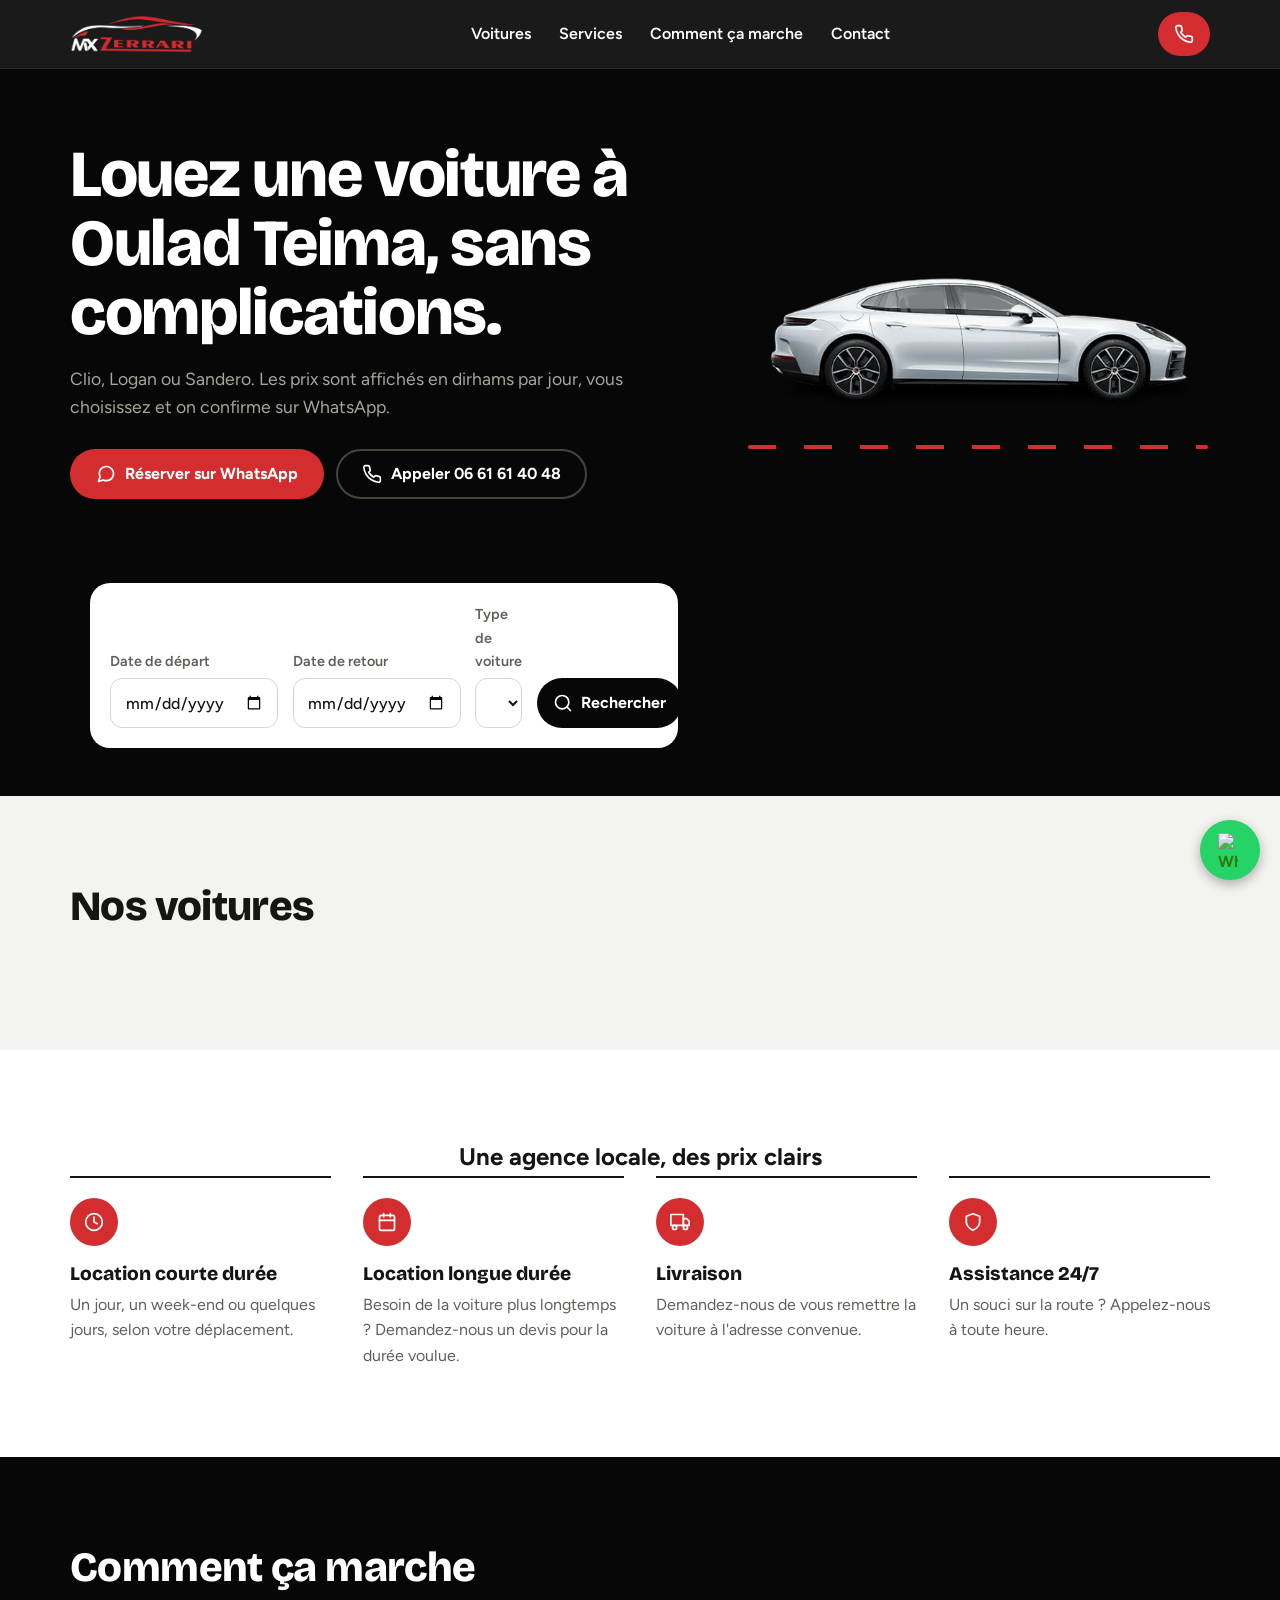
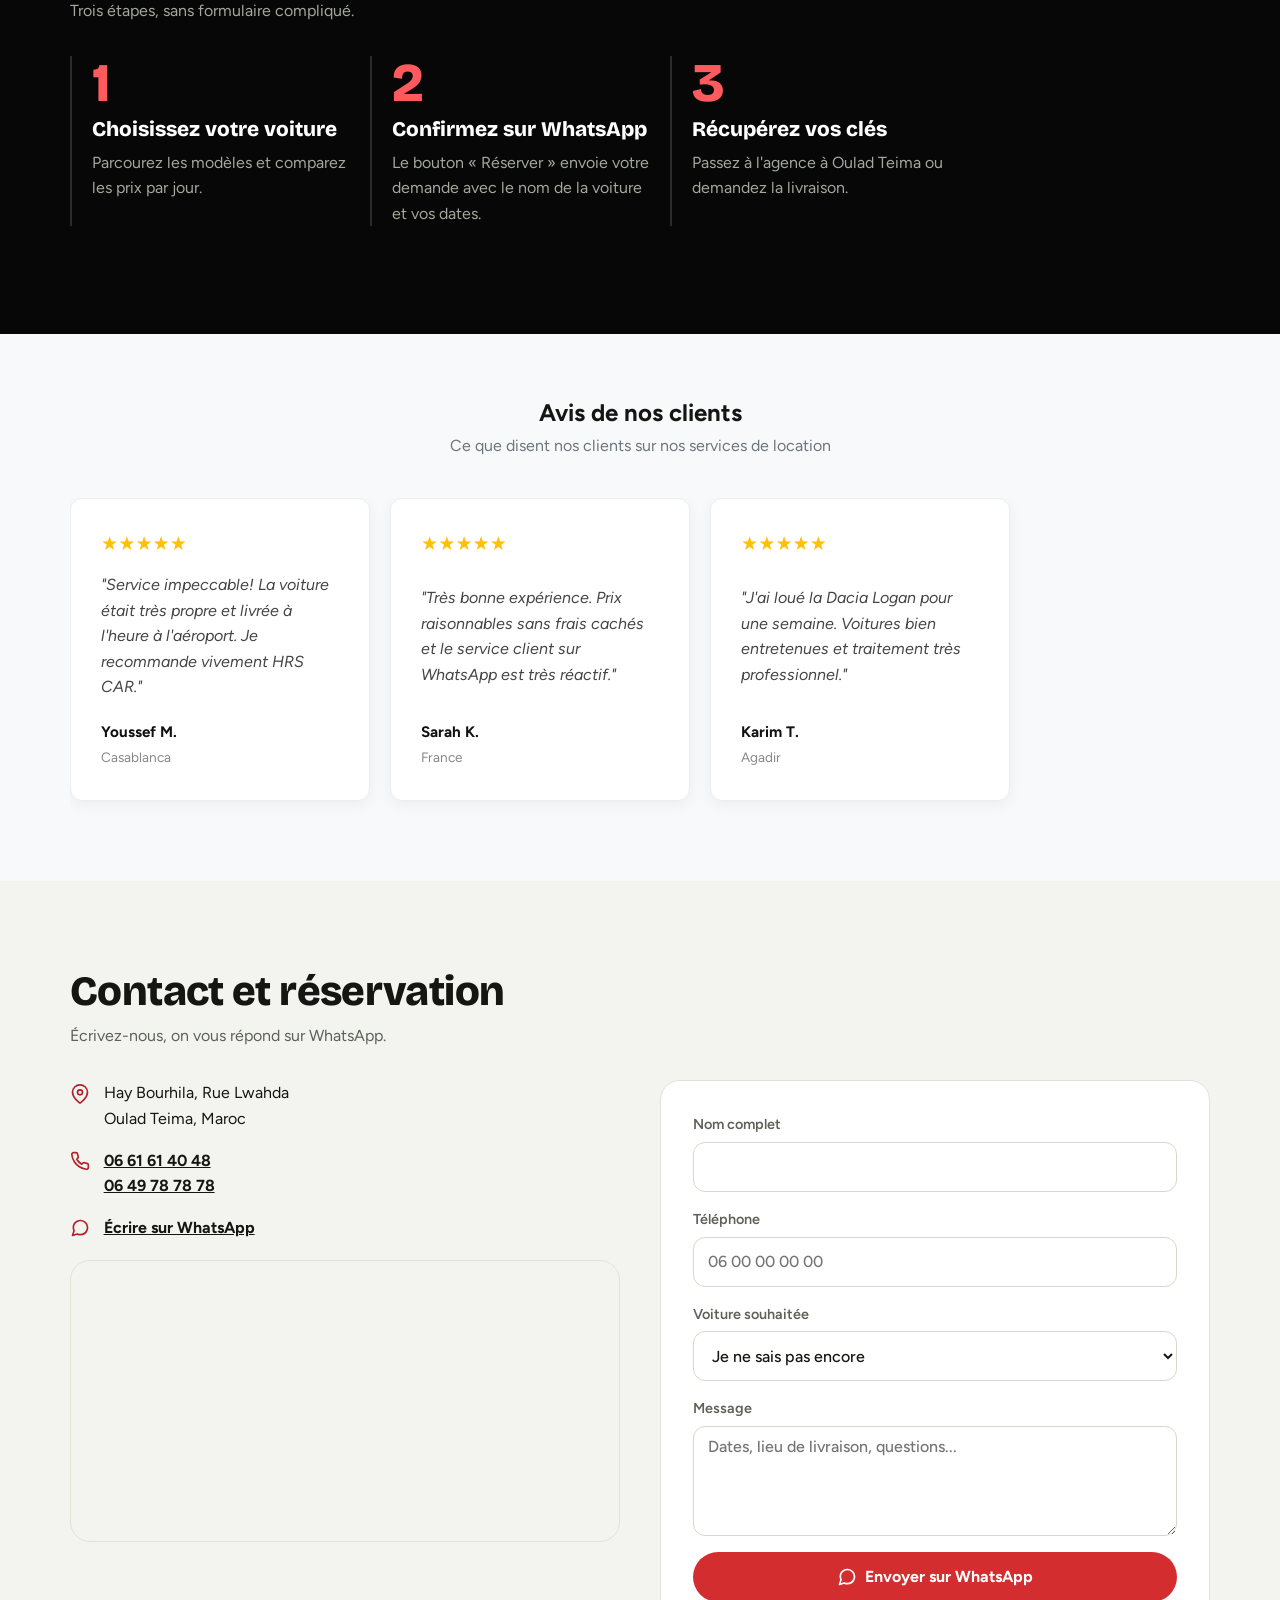
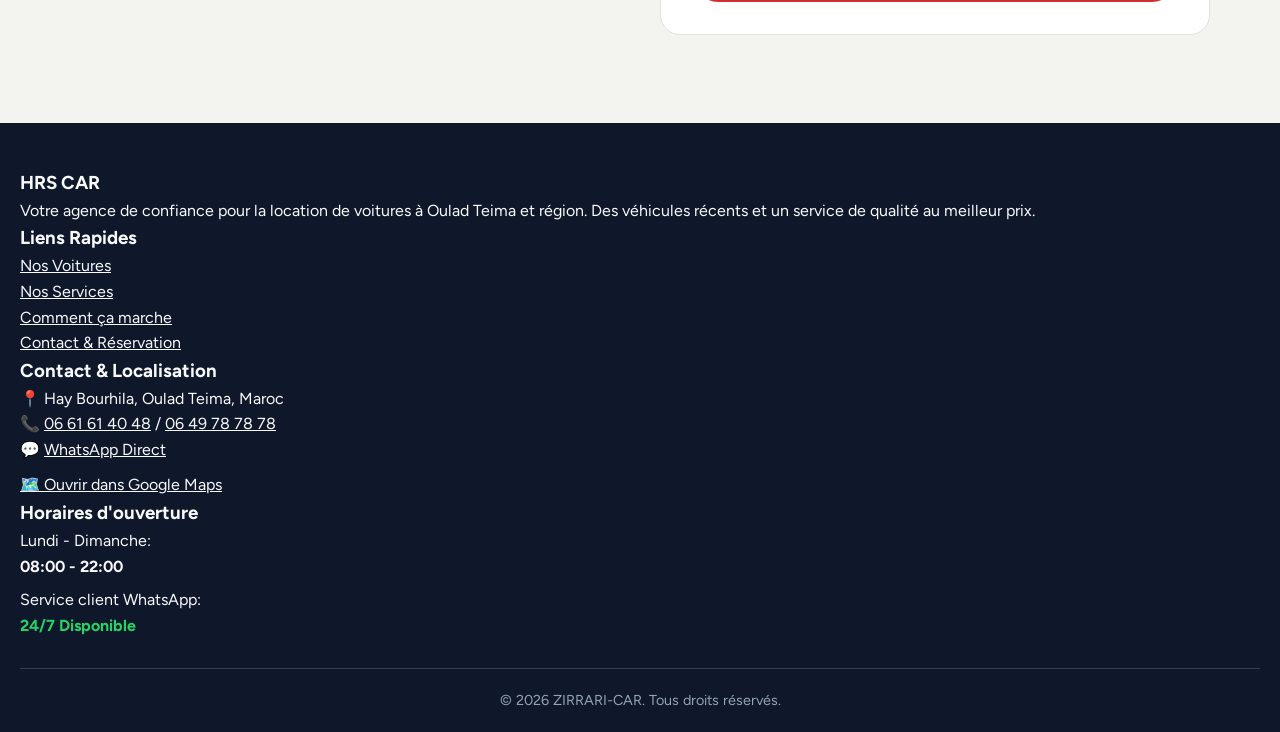
==== commit 14afb407: "Revise footer details and update company name Updated footer content including company name, contact" ====
--- a/index.html
+++ b/index.html
@@ -307,10 +307,10 @@
     <!-- Column 1: About -->
     <div class="footer-col">
       <h3>HRS CAR</h3>
-      <p>Votre agence de confiance pour la location de voitures à Oulad Teima et région. Des véhicules récents et un service de qualité.</p>
-    </div>
-
-    <!-- Column 2: Navigation Links -->
+      <p>Votre agence de confiance pour la location de voitures à Oulad Teima et région. Des véhicules récents et un service de qualité au meilleur prix.</p>
+    </div>
+
+    <!-- Column 2: Quick Links -->
     <div class="footer-col">
       <h3>Liens Rapides</h3>
       <ul>
@@ -321,13 +321,18 @@
       </ul>
     </div>
 
-    <!-- Column 3: Contact Info -->
+    <!-- Column 3: Contact & Location -->
     <div class="footer-col">
-      <h3>Contactez-nous</h3>
+      <h3>Contact & Localisation</h3>
       <ul class="contact-info">
-        <li>📍 Hay Bourhila, Rue Lwahda, Oulad Teima</li>
+        <li>📍 Hay Bourhila, Oulad Teima, Maroc</li>
         <li>📞 <a href="tel:0661614048">06 61 61 40 48</a> / <a href="tel:0649787878">06 49 78 78 78</a></li>
         <li>💬 <a href="https://wa.me/212661614048" target="_blank">WhatsApp Direct</a></li>
+        <li style="margin-top: 10px;">
+          <a href="https://www.google.com/maps/place/30%C2%B023'18.4%22N+9%C2%B012'57.5%22W/@30.388445,-9.215973,15z" target="_blank" class="map-link-btn">
+            🗺️️ Ouvrir dans Google Maps
+          </a>
+        </li>
       </ul>
     </div>
 
@@ -335,14 +340,14 @@
     <div class="footer-col">
       <h3>Horaires d'ouverture</h3>
       <p>Lundi - Dimanche:<br><strong>08:00 - 22:00</strong></p>
-      <p>Service client WhatsApp: <strong>24/7</strong></p>
+      <p style="margin-top: 8px;">Service client WhatsApp:<br><strong style="color: #25d366;">24/7 Disponible</strong></p>
     </div>
 
   </div>
 
   <!-- Bottom Copyright -->
   <div class="footer-bottom">
-    <p>© 2026 HRS CAR. Tous droits réservés.</p>
+    <p>© 2026 ZIRRARI-CAR. Tous droits réservés.</p>
   </div>
 </footer>
 <!-- Floating WhatsApp Button -->
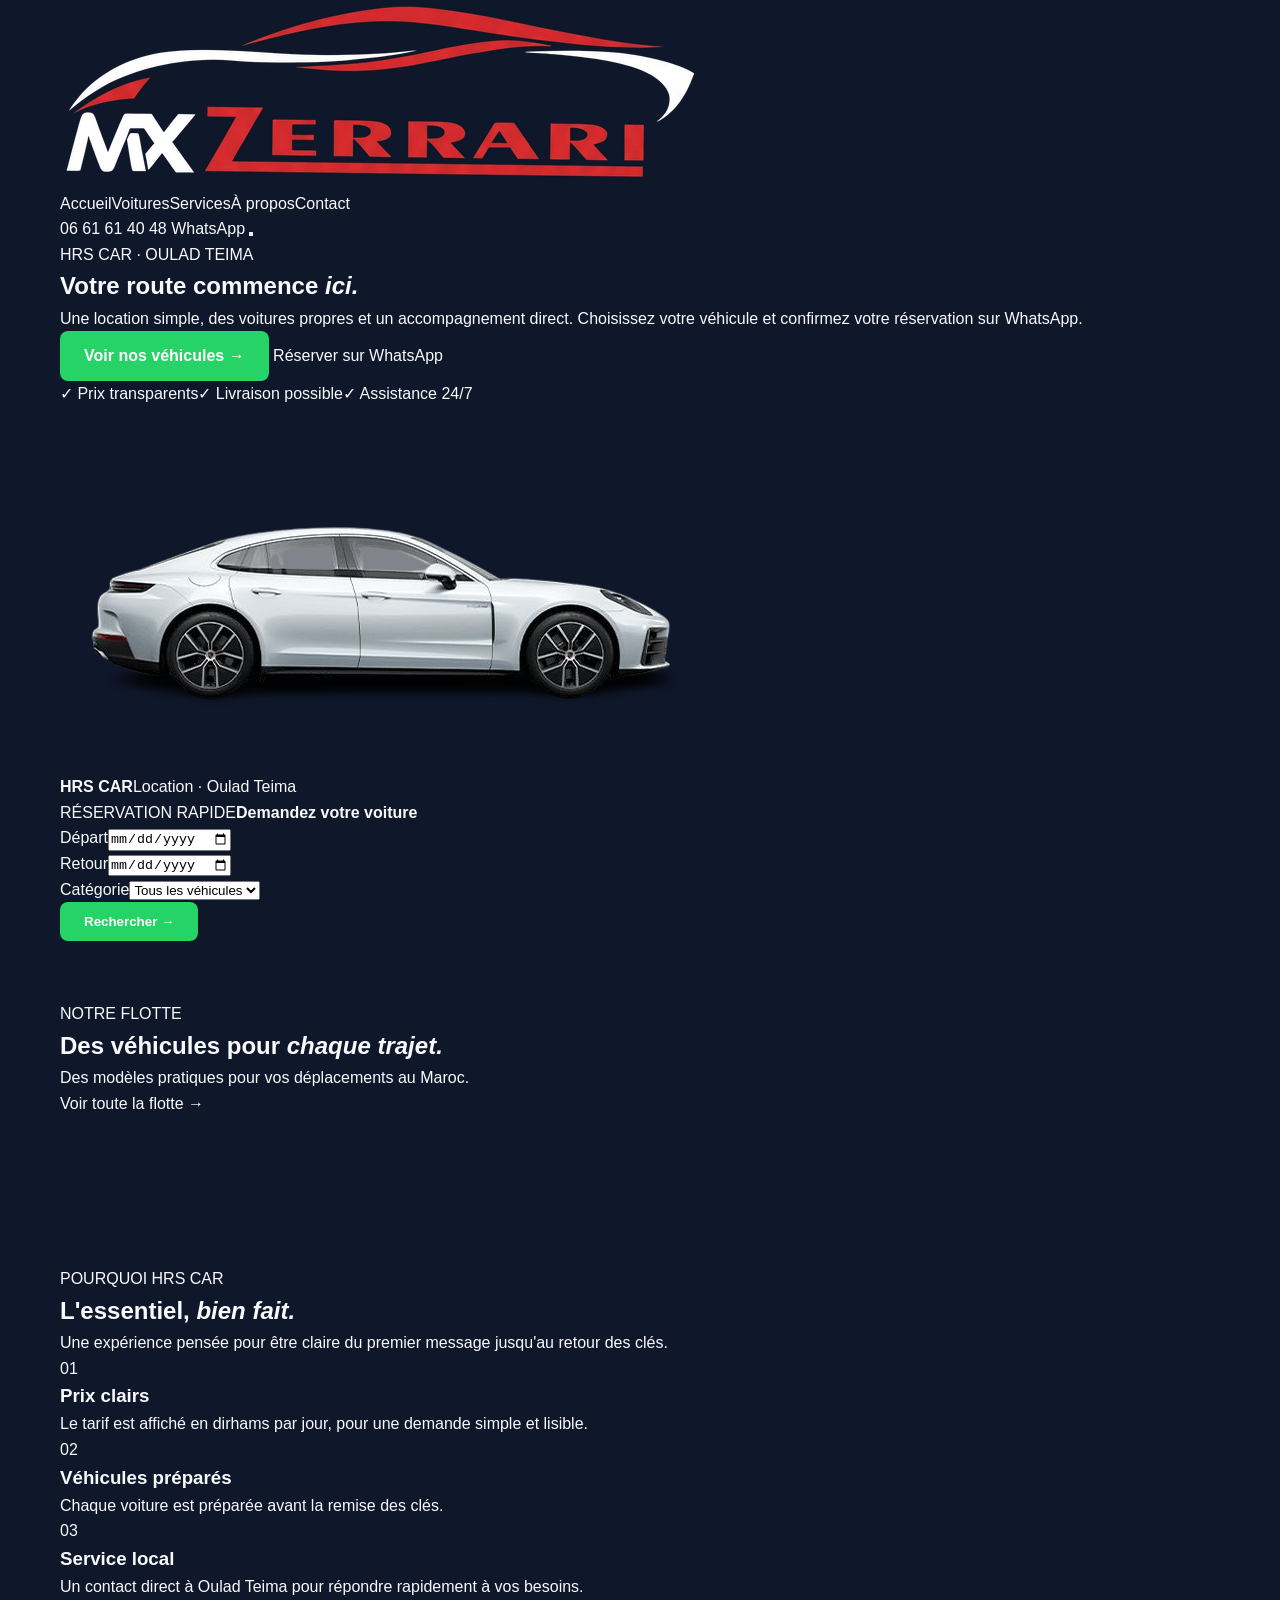
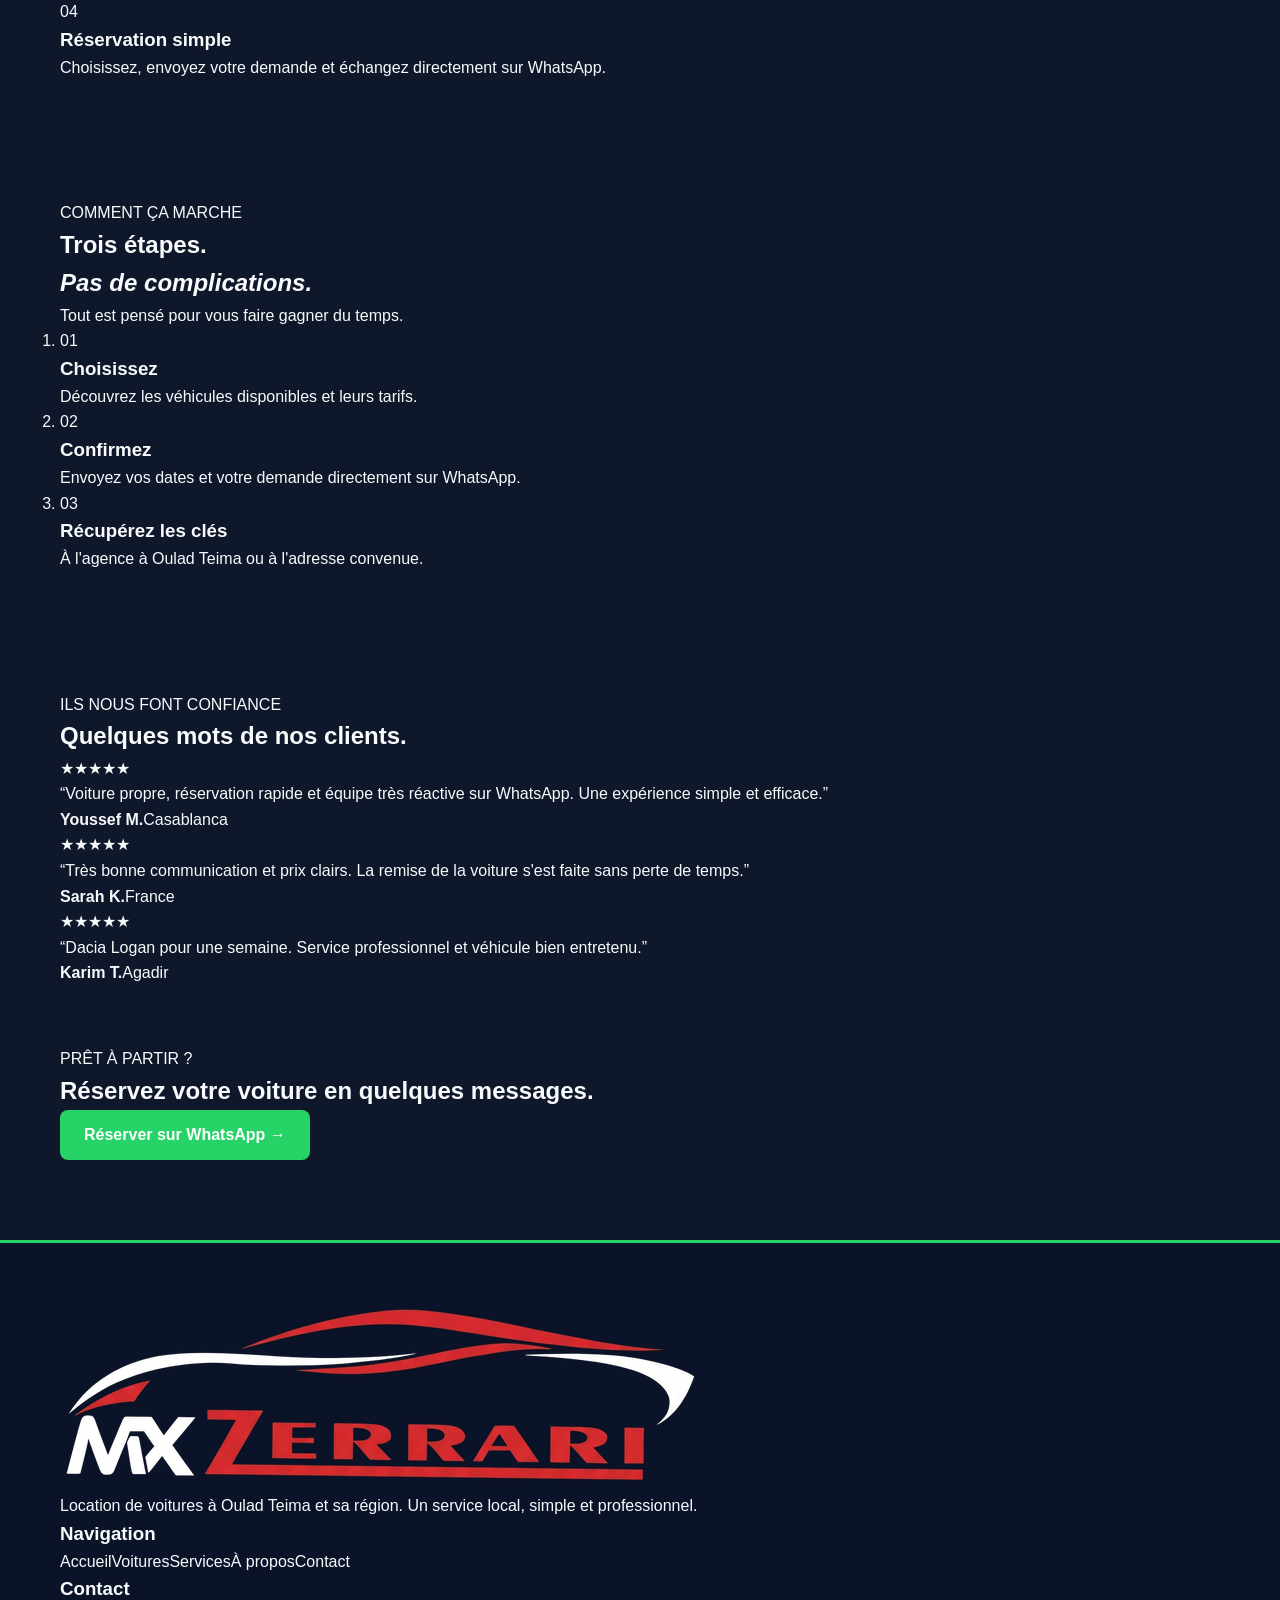
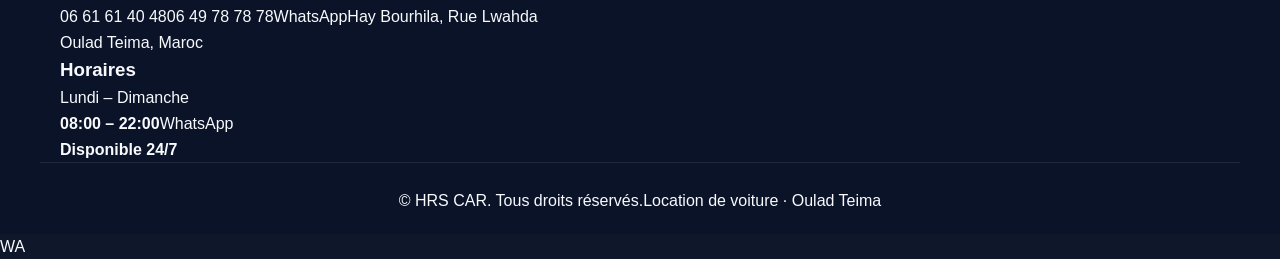
==== commit b9fd3550: "Redesign HRS CAR homepage" ====
--- a/index.html
+++ b/index.html
@@ -2,359 +2,127 @@
 <html lang="fr">
 <head>
   <meta charset="utf-8">
-  <meta name="viewport" content="width=device-width, initial-scale=1, viewport-fit=cover">
+  <meta name="viewport" content="width=device-width, initial-scale=1">
   <title>HRS CAR | Location de voitures à Oulad Teima</title>
-  <meta name="description" content="HRS CAR, agence de location de voitures à Oulad Teima. Renault Clio, Dacia Logan, Dacia Sandero. Prix en DH par jour, réservation directe sur WhatsApp.">
-  <meta name="theme-color" content="#070707">
-  <link rel="icon" href="data:image/svg+xml,%3Csvg xmlns=%27http://www.w3.org/2000/svg%27 viewBox=%270 0 64 64%27%3E%3Crect width=%2764%27 height=%2764%27 rx=%2716%27 fill=%27%23d42d30%27/%3E%3Ctext x=%2732%27 y=%2745%27 font-size=%2732%27 font-family=%27Arial%27 font-weight=%27700%27 fill=%27white%27 text-anchor=%27middle%27%3EMX%3C/text%3E%3C/svg%3E">
-  <meta property="og:title" content="HRS CAR | Location de voitures à Oulad Teima">
-  <meta property="og:description" content="Choisissez votre voiture, réservez sur WhatsApp, récupérez les clés.">
-  <meta property="og:type" content="website">
-  <meta property="og:image" content="images/logo.png">
+  <meta name="description" content="HRS CAR — location de voitures à Oulad Teima. Découvrez notre flotte et réservez simplement sur WhatsApp.">
+  <meta name="theme-color" content="#101112">
+  <link rel="icon" href="images/logo.png">
   <link rel="preconnect" href="https://fonts.googleapis.com">
   <link rel="preconnect" href="https://fonts.gstatic.com" crossorigin>
-  <link href="https://fonts.googleapis.com/css2?family=Bricolage+Grotesque:opsz,wght@12..96,600;12..96,800&family=Figtree:wght@400;500;600;700&display=swap" rel="stylesheet">
+  <link href="https://fonts.googleapis.com/css2?family=Manrope:wght@400;500;600;700;800&display=swap" rel="stylesheet">
   <link rel="stylesheet" href="styles.css">
-  <script type="application/ld+json">
-  {
-    "@context": "https://schema.org",
-    "@type": "AutoRental",
-    "name": "HRS CAR",
-    "telephone": ["+212661614048", "+212649787878","0720092011"],
-    "address": {
-      "@type": "PostalAddress",
-      "streetAddress": "Hay Bourhila, Rue Lwahda",
-      "addressLocality": "Oulad Teima",
-      "addressCountry": "MA"
-    }
-  }
-  </script>
 </head>
 <body>
-
-<!-- Icônes (sprite SVG) -->
-<svg width="0" height="0" style="position:absolute" aria-hidden="true" focusable="false">
-  <defs>
-    <symbol id="i-wa" viewBox="0 0 24 24"><path d="M21 11.5a8.38 8.38 0 0 1-.9 3.8 8.5 8.5 0 0 1-7.6 4.7 8.38 8.38 0 0 1-3.8-.9L3 21l1.9-5.7a8.38 8.38 0 0 1-.9-3.8 8.5 8.5 0 0 1 4.7-7.6 8.38 8.38 0 0 1 3.8-.9h.5a8.48 8.48 0 0 1 8 8v.5z"/></symbol>
-    <symbol id="i-phone" viewBox="0 0 24 24"><path d="M22 16.92v3a2 2 0 0 1-2.18 2 19.79 19.79 0 0 1-8.63-3.07 19.5 19.5 0 0 1-6-6 19.79 19.79 0 0 1-3.07-8.67A2 2 0 0 1 4.11 2h3a2 2 0 0 1 2 1.72c.13.96.36 1.9.7 2.81a2 2 0 0 1-.45 2.11L8.09 9.91a16 16 0 0 0 6 6l1.27-1.27a2 2 0 0 1 2.11-.45c.91.34 1.85.57 2.81.7A2 2 0 0 1 22 16.92z"/></symbol>
-    <symbol id="i-pin" viewBox="0 0 24 24"><path d="M21 10c0 7-9 13-9 13s-9-6-9-13a9 9 0 0 1 18 0z"/><circle cx="12" cy="10" r="3"/></symbol>
-    <symbol id="i-clock" viewBox="0 0 24 24"><circle cx="12" cy="12" r="10"/><polyline points="12 6 12 12 16 14"/></symbol>
-    <symbol id="i-calendar" viewBox="0 0 24 24"><rect x="3" y="4" width="18" height="18" rx="2"/><line x1="16" y1="2" x2="16" y2="6"/><line x1="8" y1="2" x2="8" y2="6"/><line x1="3" y1="10" x2="21" y2="10"/></symbol>
-    <symbol id="i-truck" viewBox="0 0 24 24"><rect x="1" y="3" width="15" height="13"/><polygon points="16 8 20 8 23 11 23 16 16 16 16 8"/><circle cx="5.5" cy="18.5" r="2.5"/><circle cx="18.5" cy="18.5" r="2.5"/></symbol>
-    <symbol id="i-shield" viewBox="0 0 24 24"><path d="M12 22s8-4 8-10V5l-8-3-8 3v7c0 6 8 10 8 10z"/></symbol>
-    <symbol id="i-user" viewBox="0 0 24 24"><path d="M17 21v-2a4 4 0 0 0-4-4H5a4 4 0 0 0-4 4v2"/><circle cx="9" cy="7" r="4"/></symbol>
-    <symbol id="i-gear" viewBox="0 0 24 24"><line x1="4" y1="21" x2="4" y2="14"/><line x1="4" y1="10" x2="4" y2="3"/><line x1="12" y1="21" x2="12" y2="12"/><line x1="12" y1="8" x2="12" y2="3"/><line x1="20" y1="21" x2="20" y2="16"/><line x1="20" y1="12" x2="20" y2="3"/><line x1="1" y1="14" x2="7" y2="14"/><line x1="9" y1="8" x2="15" y2="8"/><line x1="17" y1="16" x2="23" y2="16"/></symbol>
-    <symbol id="i-snow" viewBox="0 0 24 24"><path d="M9.59 4.59A2 2 0 1 1 11 8H2m10.59 11.41A2 2 0 1 0 14 16H2m15.73-8.27A2.5 2.5 0 1 1 19.5 12H2"/></symbol>
-    <symbol id="i-search" viewBox="0 0 24 24"><circle cx="11" cy="11" r="8"/><line x1="21" y1="21" x2="16.65" y2="16.65"/></symbol>
-    <symbol id="i-check" viewBox="0 0 24 24"><path d="M22 11.08V12a10 10 0 1 1-5.93-9.14"/><polyline points="22 4 12 14.01 9 11.01"/></symbol>
-    <symbol id="i-key" viewBox="0 0 24 24"><path d="M21 2l-2 2m-7.61 7.61a5.5 5.5 0 1 1-7.78 7.78 5.5 5.5 0 0 1 7.78-7.78zm0 0L15.5 7.5m0 0l3 3L22 7l-3-3m-3.5 3.5L19 4"/></symbol>
-    <!-- Silhouette voiture réutilisable -->
-    <symbol id="car-shape" viewBox="0 0 320 130">
-      <path fill="currentColor" d="M20 92V78q0-8 10-10l40-8 32-24q4-4 10-4h88q6 0 10 4l30 26 50 6q10 2 10 12v12q0 6-6 6h-22a26 26 0 0 0-52 0H120a26 26 0 0 0-52 0H26q-6 0-6-6z"/>
-      <path fill="#000" opacity=".4" d="M98 62l16-20h84l26 20z"/>
-      <circle cx="94" cy="98" r="19" fill="#0b0b0b" stroke="#6b6f66" stroke-width="3"/>
-      <circle cx="246" cy="98" r="19" fill="#0b0b0b" stroke="#6b6f66" stroke-width="3"/>
-      <circle cx="94" cy="98" r="6" fill="#8b8f85"/>
-      <circle cx="246" cy="98" r="6" fill="#8b8f85"/>
-    </symbol>
-  </defs>
-</svg>
-
 <header class="site-header">
   <div class="container header-inner">
-    <a class="logo" href="./" aria-label="HRS CAR, accueil">
-      <img class="logo-img" src="images/logo.png" alt="Logo" width="126" height="38">
-    </a>
-
-    <nav id="nav" class="nav" aria-label="Navigation principale">
-      <a href="#voitures">Voitures</a>
-      <a href="#services">Services</a>
-      <a href="#comment">Comment ça marche</a>
-      <a href="#contact">Contact</a>
+    <a class="brand" href="./"><img src="images/logo.png" alt="HRS CAR" class="logo-img"></a>
+    <nav class="nav" id="nav" aria-label="Navigation principale">
+      <a class="active" href="./">Accueil</a><a href="voitures.html">Voitures</a><a href="services.html">Services</a><a href="a-propos.html">À propos</a><a href="contact.html">Contact</a>
     </nav>
-
     <div class="header-actions">
-      <a class="icon-btn" href="tel:+212661614048" aria-label="Appeler HRS CAR">
-        <svg class="ic"><use href="#i-phone"/></svg>
-      </a>
-      <button id="burger" class="burger" aria-label="Ouvrir le menu" aria-expanded="false" aria-controls="nav">
-        <span></span><span></span><span></span>
-      </button>
+      <a class="header-phone" href="tel:+212661614048">06 61 61 40 48</a>
+      <a class="wa-mini" href="https://wa.me/212661614048" target="_blank" rel="noopener">WhatsApp</a>
+      <button class="burger" id="burger" aria-label="Ouvrir le menu" aria-expanded="false"><span></span><span></span><span></span></button>
     </div>
   </div>
 </header>
 
 <main>
-  <!-- HERO -->
-  <section id="accueil" class="hero">
+  <section class="hero hero-home">
+    <div class="hero-shape hero-shape-one"></div><div class="hero-shape hero-shape-two"></div>
     <div class="container hero-grid">
-      <div class="hero-copy">
-        <h1>Louez une voiture à Oulad Teima, sans complications.</h1>
-        <p class="lead">Clio, Logan ou Sandero. Les prix sont affichés en dirhams par jour, vous choisissez et on confirme sur WhatsApp.</p>
+      <div class="hero-copy reveal">
+        <span class="eyebrow">HRS CAR · OULAD TEIMA</span>
+        <h1>Votre route commence <em>ici.</em></h1>
+        <p class="lead">Une location simple, des voitures propres et un accompagnement direct. Choisissez votre véhicule et confirmez votre réservation sur WhatsApp.</p>
         <div class="hero-cta">
-          <a class="btn btn-lime" data-wa="Bonjour HRS CAR, je voudrais réserver une voiture." href="https://wa.me/212661614048" target="_blank" rel="noopener">
-            <svg class="ic"><use href="#i-wa"/></svg> Réserver sur WhatsApp
-          </a>
-          <a class="btn btn-ghost" href="tel:+212661614048">
-            <svg class="ic"><use href="#i-phone"/></svg> Appeler 06 61 61 40 48
-          </a>
+          <a class="btn btn-primary" href="voitures.html">Voir nos véhicules <span>→</span></a>
+          <a class="btn btn-outline" href="https://wa.me/212661614048?text=Bonjour%20HRS%20CAR%2C%20je%20souhaite%20réserver%20une%20voiture." target="_blank" rel="noopener">Réserver sur WhatsApp</a>
         </div>
+        <div class="trust-row"><span>✓ Prix transparents</span><span>✓ Livraison possible</span><span>✓ Assistance 24/7</span></div>
       </div>
-
-     <div class="hero-visual">
-  <div class="car-wrapper">
-    <img src="images/hero-car.png" alt="Voiture de luxe HRS CAR" class="hero-car-img">
-  </div>
-  <div class="road"></div>
-</div>
-
-    <div class="container">
-      <form id="search-form" class="search" aria-label="Rechercher une voiture">
-        <div class="field">
-          <label for="start">Date de départ</label>
-          <input type="date" id="start" name="start">
-        </div>
-        <div class="field">
-          <label for="end">Date de retour</label>
-          <input type="date" id="end" name="end">
-        </div>
-        <div class="field">
-          <label for="type">Type de voiture</label>
-          <select id="type" name="type">
-            <option value="all">Tous les types</option>
-            <option value="Citadine">Citadine</option>
-            <option value="Berline">Berline</option>
-          </select>
-        </div>
-        <button class="btn btn-dark" type="submit">
-          <svg class="ic"><use href="#i-search"/></svg> Rechercher
-        </button>
-      </form>
-    </div>
-  </section>
-
-  <!-- VOITURES -->
-  <section id="voitures" class="section section-mist">
-    <div class="container">
-      <div class="section-head">
-        <h2>Nos voitures</h2>
-        <p id="results" class="results" aria-live="polite"></p>
-      </div>
-      <div id="car-grid" class="car-grid"></div>
-      <noscript><p>Activez JavaScript pour voir les voitures, ou appelez-nous au <a href="tel:+212661614048">06 61 61 40 48</a>.</p></noscript>
-    </div>
-  </section>
-
-  <!-- SERVICES -->
-  <section id="services" class="section">
-    <div class="container">
-      <div class="header-carousel-container">
-  <div class="header-carousel-wrapper">
-    <div class="header-carousel-item active">
-      <h2>Une agence locale, des prix clairs</h2>
-    </div>
-    <div class="header-carousel-item">
-      <p>Nous nous engageons à vous offrir le meilleur service possible, à des prix imbattables.</p>
-    </div>
-  </div>
-</div>
-      <div class="services">
-        <article class="service">
-          <span class="service-ic"><svg class="ic"><use href="#i-clock"/></svg></span>
-          <h3>Location courte durée</h3>
-          <p>Un jour, un week-end ou quelques jours, selon votre déplacement.</p>
-        </article>
-        <article class="service">
-          <span class="service-ic"><svg class="ic"><use href="#i-calendar"/></svg></span>
-          <h3>Location longue durée</h3>
-          <p>Besoin de la voiture plus longtemps ? Demandez-nous un devis pour la durée voulue.</p>
-        </article>
-        <article class="service">
-          <span class="service-ic"><svg class="ic"><use href="#i-truck"/></svg></span>
-          <h3>Livraison</h3>
-          <p>Demandez-nous de vous remettre la voiture à l'adresse convenue.</p>
-        </article>
-        <article class="service">
-          <span class="service-ic"><svg class="ic"><use href="#i-shield"/></svg></span>
-          <h3>Assistance 24/7</h3>
-          <p>Un souci sur la route ? Appelez-nous à toute heure.</p>
-        </article>
+      <div class="hero-visual reveal reveal-delay">
+        <div class="hero-image-wrap"><img src="images/hero-car.png" alt="Voiture HRS CAR" class="hero-car-img"></div>
+        <div class="hero-glow"></div>
+        <div class="hero-badge"><strong>HRS CAR</strong><span>Location · Oulad Teima</span></div>
       </div>
     </div>
   </section>
 
-  <!-- COMMENT ÇA MARCHE -->
-  <section id="comment" class="section section-dark">
+  <section class="booking-bar-section">
     <div class="container">
-      <div class="section-head">
-        <h2>Comment ça marche</h2>
-        <p>Trois étapes, sans formulaire compliqué.</p>
-      </div>
-      <ol class="steps">
-        <li>
-          <span class="step-num">1</span>
-          <h3>Choisissez votre voiture</h3>
-          <p>Parcourez les modèles et comparez les prix par jour.</p>
-        </li>
-        <li>
-          <span class="step-num">2</span>
-          <h3>Confirmez sur WhatsApp</h3>
-          <p>Le bouton « Réserver » envoie votre demande avec le nom de la voiture et vos dates.</p>
-        </li>
-        <li>
-          <span class="step-num">3</span>
-          <h3>Récupérez vos clés</h3>
-          <p>Passez à l'agence à Oulad Teima ou demandez la livraison.</p>
-        </li>
-      </ol>
-    </div>
-  </section>
-<!-- Testimonials Section -->
-<section id="avis" class="section testimonials-section">
-  <div class="container">
-    <h2 class="section-title">Avis de nos clients</h2>
-    <p class="section-subtitle">Ce que disent nos clients sur nos services de location</p>
-
-    <div class="testimonials-grid">
-      <div class="testimonial-card">
-        <div class="stars">★★★★★</div>
-        <p class="testimonial-text">"Service impeccable! La voiture était très propre et livrée à l'heure à l'aéroport. Je recommande vivement HRS CAR."</p>
-        <div class="client-info">
-          <strong>Youssef M.</strong>
-          <span>Casablanca</span>
-        </div>
-      </div>
-
-      <div class="testimonial-card">
-        <div class="stars">★★★★★</div>
-        <p class="testimonial-text">"Très bonne expérience. Prix raisonnables sans frais cachés et le service client sur WhatsApp est très réactif."</p>
-        <div class="client-info">
-          <strong>Sarah K.</strong>
-          <span>France</span>
-        </div>
-      </div>
-
-      <div class="testimonial-card">
-        <div class="stars">★★★★★</div>
-        <p class="testimonial-text">"J'ai loué la Dacia Logan pour une semaine. Voitures bien entretenues et traitement très professionnel."</p>
-        <div class="client-info">
-          <strong>Karim T.</strong>
-          <span>Agadir</span>
-        </div>
-      </div>
-    </div>
-  </div>
-</section>
-  <!-- CONTACT -->
-  <section id="contact" class="section section-mist">
-    <div class="container">
-      <div class="section-head">
-        <h2>Contact et réservation</h2>
-        <p>Écrivez-nous, on vous répond sur WhatsApp.</p>
-      </div>
-
-      <div class="contact-grid">
-        <div class="contact-info">
-          <ul class="info-list">
-            <li>
-              <svg class="ic"><use href="#i-pin"/></svg>
-              <span>Hay Bourhila, Rue Lwahda<br>Oulad Teima, Maroc</span>
-            </li>
-            <li>
-              <svg class="ic"><use href="#i-phone"/></svg>
-              <span><a href="tel:+212661614048">06 61 61 40 48</a><br><a href="tel:+212649787878">06 49 78 78 78</a></span>
-            </li>
-            <li>
-              <svg class="ic"><use href="#i-wa"/></svg>
-              <span><a data-wa="Bonjour HRS CAR, j'ai une question." href="https://wa.me/212661614048" target="_blank" rel="noopener">Écrire sur WhatsApp</a></span>
-            </li>
-          </ul>
-          <div class="map">
-            <iframe title="Carte de HRS CAR à Oulad Teima" loading="lazy" referrerpolicy="no-referrer-when-downgrade"
-              src="https://www.google.com/maps?q=Oulad+Teima,+Maroc&output=embed"></iframe>
-          </div>
-        </div>
-
-        <form id="contact-form" class="contact-form">
-          <div class="field">
-            <label for="c-name">Nom complet</label>
-            <input id="c-name" name="name" type="text" autocomplete="name" required>
-          </div>
-          <div class="field">
-            <label for="c-phone">Téléphone</label>
-            <input id="c-phone" name="phone" type="tel" inputmode="tel" autocomplete="tel" placeholder="06 00 00 00 00" required>
-          </div>
-          <div class="field">
-            <label for="c-car">Voiture souhaitée</label>
-            <select id="c-car" name="car"></select>
-          </div>
-          <div class="field">
-            <label for="c-msg">Message</label>
-            <textarea id="c-msg" name="message" rows="4" placeholder="Dates, lieu de livraison, questions..."></textarea>
-          </div>
-          <button class="btn btn-lime" type="submit">
-            <svg class="ic"><use href="#i-wa"/></svg> Envoyer sur WhatsApp
-          </button>
+      <div class="booking-bar">
+        <div class="booking-intro"><span class="eyebrow">RÉSERVATION RAPIDE</span><strong>Demandez votre voiture</strong></div>
+        <form class="booking-form" id="search-form">
+          <div class="field"><label for="start">Départ</label><input type="date" id="start"></div>
+          <div class="field"><label for="end">Retour</label><input type="date" id="end"></div>
+          <div class="field"><label for="type">Catégorie</label><select id="type"><option value="all">Tous les véhicules</option><option value="Citadine">Citadine</option><option value="Berline">Berline</option></select></div>
+          <button class="btn btn-dark" type="submit">Rechercher <span>→</span></button>
         </form>
       </div>
     </div>
   </section>
+
+  <section class="section" id="voitures">
+    <div class="container">
+      <div class="section-head section-head-row">
+        <div><span class="eyebrow">NOTRE FLOTTE</span><h2>Des véhicules pour <em>chaque trajet.</em></h2><p>Des modèles pratiques pour vos déplacements au Maroc.</p></div>
+        <a class="text-link" href="voitures.html">Voir toute la flotte →</a>
+      </div>
+      <div id="car-grid" class="car-grid home-cars"></div>
+      <p id="results" class="results"></p>
+    </div>
+  </section>
+
+  <section class="section section-soft">
+    <div class="container">
+      <div class="section-head center"><span class="eyebrow">POURQUOI HRS CAR</span><h2>L'essentiel, <em>bien fait.</em></h2><p>Une expérience pensée pour être claire du premier message jusqu'au retour des clés.</p></div>
+      <div class="feature-grid reveal-group">
+        <article class="feature-card reveal"><div class="feature-num">01</div><h3>Prix clairs</h3><p>Le tarif est affiché en dirhams par jour, pour une demande simple et lisible.</p></article>
+        <article class="feature-card reveal"><div class="feature-num">02</div><h3>Véhicules préparés</h3><p>Chaque voiture est préparée avant la remise des clés.</p></article>
+        <article class="feature-card reveal"><div class="feature-num">03</div><h3>Service local</h3><p>Un contact direct à Oulad Teima pour répondre rapidement à vos besoins.</p></article>
+        <article class="feature-card reveal"><div class="feature-num">04</div><h3>Réservation simple</h3><p>Choisissez, envoyez votre demande et échangez directement sur WhatsApp.</p></article>
+      </div>
+    </div>
+  </section>
+
+  <section class="section section-dark">
+    <div class="container split-process">
+      <div><span class="eyebrow">COMMENT ÇA MARCHE</span><h2>Trois étapes.<br><em>Pas de complications.</em></h2><p>Tout est pensé pour vous faire gagner du temps.</p></div>
+      <ol class="steps">
+        <li><span>01</span><div><h3>Choisissez</h3><p>Découvrez les véhicules disponibles et leurs tarifs.</p></div></li>
+        <li><span>02</span><div><h3>Confirmez</h3><p>Envoyez vos dates et votre demande directement sur WhatsApp.</p></div></li>
+        <li><span>03</span><div><h3>Récupérez les clés</h3><p>À l'agence à Oulad Teima ou à l'adresse convenue.</p></div></li>
+      </ol>
+    </div>
+  </section>
+
+  <section class="section">
+    <div class="container">
+      <div class="section-head center"><span class="eyebrow">ILS NOUS FONT CONFIANCE</span><h2>Quelques mots de nos clients.</h2></div>
+      <div class="review-grid">
+        <article class="review-card"><div class="stars">★★★★★</div><p>“Voiture propre, réservation rapide et équipe très réactive sur WhatsApp. Une expérience simple et efficace.”</p><strong>Youssef M.</strong><span>Casablanca</span></article>
+        <article class="review-card"><div class="stars">★★★★★</div><p>“Très bonne communication et prix clairs. La remise de la voiture s'est faite sans perte de temps.”</p><strong>Sarah K.</strong><span>France</span></article>
+        <article class="review-card"><div class="stars">★★★★★</div><p>“Dacia Logan pour une semaine. Service professionnel et véhicule bien entretenu.”</p><strong>Karim T.</strong><span>Agadir</span></article>
+      </div>
+    </div>
+  </section>
+
+  <section class="cta-section">
+    <div class="container cta-box"><div><span class="eyebrow">PRÊT À PARTIR ?</span><h2>Réservez votre voiture en quelques messages.</h2></div><a class="btn btn-primary" href="https://wa.me/212661614048?text=Bonjour%20HRS%20CAR%2C%20je%20souhaite%20réserver%20une%20voiture." target="_blank" rel="noopener">Réserver sur WhatsApp →</a></div>
+  </section>
 </main>
 
-<footer class="main-footer">
-  <div class="footer-container">
-    
-    <!-- Column 1: About -->
-    <div class="footer-col">
-      <h3>HRS CAR</h3>
-      <p>Votre agence de confiance pour la location de voitures à Oulad Teima et région. Des véhicules récents et un service de qualité au meilleur prix.</p>
-    </div>
-
-    <!-- Column 2: Quick Links -->
-    <div class="footer-col">
-      <h3>Liens Rapides</h3>
-      <ul>
-        <li><a href="#voitures">Nos Voitures</a></li>
-        <li><a href="#services">Nos Services</a></li>
-        <li><a href="#comment-ca-marche">Comment ça marche</a></li>
-        <li><a href="#contact">Contact & Réservation</a></li>
-      </ul>
-    </div>
-
-    <!-- Column 3: Contact & Location -->
-    <div class="footer-col">
-      <h3>Contact & Localisation</h3>
-      <ul class="contact-info">
-        <li>📍 Hay Bourhila, Oulad Teima, Maroc</li>
-        <li>📞 <a href="tel:0661614048">06 61 61 40 48</a> / <a href="tel:0649787878">06 49 78 78 78</a></li>
-        <li>💬 <a href="https://wa.me/212661614048" target="_blank">WhatsApp Direct</a></li>
-        <li style="margin-top: 10px;">
-          <a href="https://www.google.com/maps/place/30%C2%B023'18.4%22N+9%C2%B012'57.5%22W/@30.388445,-9.215973,15z" target="_blank" class="map-link-btn">
-            🗺️️ Ouvrir dans Google Maps
-          </a>
-        </li>
-      </ul>
-    </div>
-
-    <!-- Column 4: Hours -->
-    <div class="footer-col">
-      <h3>Horaires d'ouverture</h3>
-      <p>Lundi - Dimanche:<br><strong>08:00 - 22:00</strong></p>
-      <p style="margin-top: 8px;">Service client WhatsApp:<br><strong style="color: #25d366;">24/7 Disponible</strong></p>
-    </div>
-
+<footer class="footer">
+  <div class="container footer-grid">
+    <div><img src="images/logo.png" alt="HRS CAR" class="footer-logo"><p>Location de voitures à Oulad Teima et sa région. Un service local, simple et professionnel.</p></div>
+    <div><h3>Navigation</h3><a href="./">Accueil</a><a href="voitures.html">Voitures</a><a href="services.html">Services</a><a href="a-propos.html">À propos</a><a href="contact.html">Contact</a></div>
+    <div><h3>Contact</h3><a href="tel:+212661614048">06 61 61 40 48</a><a href="tel:+212649787878">06 49 78 78 78</a><a href="https://wa.me/212661614048" target="_blank">WhatsApp</a><span>Hay Bourhila, Rue Lwahda<br>Oulad Teima, Maroc</span></div>
+    <div><h3>Horaires</h3><span>Lundi – Dimanche<br><strong>08:00 – 22:00</strong></span><span>WhatsApp<br><strong>Disponible 24/7</strong></span></div>
   </div>
-
-  <!-- Bottom Copyright -->
-  <div class="footer-bottom">
-    <p>© 2026 ZIRRARI-CAR. Tous droits réservés.</p>
-  </div>
+  <div class="container footer-bottom"><span>© <span id="year"></span> HRS CAR. Tous droits réservés.</span><span>Location de voiture · Oulad Teima</span></div>
 </footer>
-<!-- Floating WhatsApp Button -->
-<a href="https://wa.me/212661614048" class="fab" target="_blank" rel="noopener" aria-label="Contactez-nous sur WhatsApp" data-wa="Bonjour HRS CAR, je souhaite avoir plus d'informations.">
-  <img src="https://upload.wikimedia.org/wikipedia/commons/6/6b/WhatsApp.svg" alt="WhatsApp" width="35" height="35" style="display: block;">
-</a>
-  
-<script src="script.js?v=2" defer></script>
+<a class="fab" href="https://wa.me/212661614048" target="_blank" rel="noopener" aria-label="WhatsApp">WA</a>
+<script src="script.js" defer></script>
 </body>
-</html>
+</html>
--- a/styles.css
+++ b/styles.css
@@ -1,635 +1,256 @@
-/* ==========================================================
-   HRS CAR | styles.css (mobile-first)
-   ========================================================== */
+/* ==========================================
+   HRS CAR - MAIN STYLESHEET
+   ========================================== */
 
 :root {
-  --black: #070707;
-  --coal: #121311;
-  --line: #2a2c27;
-  --red: #d42d30;
-  --red-dark: #ae2124;
-  --red-light: #ff5a5d;
-  --white: #ffffff;
-  --mist: #f3f4ef;
-  --ink: #151613;
-  --muted: #5d6157;
-  --muted-dark: #a4a89b;
-  --border: #e1e3d9;
-  --wa: #25d366;
-  --radius: 20px;
-  --font-head: "Bricolage Grotesque", system-ui, -apple-system, "Segoe UI", sans-serif;
-  --font: "Figtree", system-ui, -apple-system, "Segoe UI", sans-serif;
-}
-
-*, *::before, *::after { box-sizing: border-box; }
-
-html {
-  scroll-behavior: smooth;
-  scroll-padding-top: 76px;
-  -webkit-text-size-adjust: 100%;
+  --primary-color: #25d366;
+  --primary-hover: #128c7e;
+  --dark-bg: #0b1329;
+  --card-bg: #1e293b;
+  --text-main: #f8fafc;
+  --text-muted: #94a3b8;
+}
+
+* {
+  box-sizing: border-box;
+  margin: 0;
+  padding: 0;
 }
 
 body {
-  margin: 0;
-  font-family: var(--font);
-  color: var(--ink);
-  background: var(--white);
+  font-family: -apple-system, BlinkMacSystemFont, "Segoe UI", Roboto, Helvetica, Arial, sans-serif;
+  background-color: #0f172a;
+  color: var(--text-main);
   line-height: 1.6;
 }
 
-img, svg, iframe { display: block; max-width: 100%; }
-a { color: inherit; }
-h1, h2, h3, p, ul, ol { margin: 0; }
-ul, ol { padding: 0; list-style: none; }
-
-:focus-visible {
-  outline: 3px solid #d42d30;
-  outline-offset: 3px;
-}
-
-.container { width: min(1140px, 100% - 2.5rem); margin-inline: auto; }
-
-.ic {
-  width: 1.25em;
-  height: 1.25em;
-  flex: none;
-  fill: none;
-  stroke: currentColor;
-  stroke-width: 2;
-  stroke-linecap: round;
-  stroke-linejoin: round;
-}
-
-/* ---------- Boutons ---------- */
-.btn {
-  display: inline-flex;
-  align-items: center;
-  justify-content: center;
-  gap: .55rem;
-  min-height: 50px;
-  padding: .75rem 1.5rem;
-  border: 2px solid transparent;
-  border-radius: 999px;
-  font: 700 1rem/1 var(--font);
+a {
   text-decoration: none;
-  cursor: pointer;
-  transition: background-color .2s, border-color .2s, color .2s, transform .1s;
-}
-.btn:active { transform: scale(.98); }
-.btn-lime { background: var(--red); color: #fff; }
-.btn-lime:hover { background: var(--red-dark); }
-.btn-ghost { border-color: #43463e; color: var(--white); }
-.btn-ghost:hover { border-color: var(--red); color: var(--red-light); }
-.btn-dark { background: var(--black); color: var(--white); }
-.btn-dark:hover { background: #26281f; }
-
-/* ---------- Header ---------- */
-.site-header {
-  position: sticky;
-  top: 0;
-  z-index: 50;
-  background: rgba(7, 7, 7, .92);
-  -webkit-backdrop-filter: blur(10px);
-  backdrop-filter: blur(10px);
-  border-bottom: 1px solid var(--line);
-  color: var(--white);
-}
-.header-inner {
-  display: flex;
-  align-items: center;
-  justify-content: space-between;
-  height: 68px;
-}
-.logo { display: inline-flex; align-items: center; gap: .6rem; text-decoration: none; }
-.logo-mark {
-  display: grid;
-  place-items: center;
-  width: 36px;
-  height: 36px;
-  border-radius: 10px;
-  background: var(--red);
-  color: #fff;
-  font: 800 1.15rem/1 var(--font-head);
-}
-.logo-img { height: 38px; width: auto; }
-.logo-text { font: 800 1.25rem/1 var(--font-head); letter-spacing: .01em; }
-
-.nav {
-  position: absolute;
-  top: 68px;
-  left: 0;
-  right: 0;
-  display: none;
-  flex-direction: column;
-  padding: .5rem 1.25rem 1.25rem;
-  background: var(--black);
-  border-bottom: 1px solid var(--line);
-}
-.nav.open { display: flex; }
-.nav a {
-  padding: .9rem 0;
-  border-bottom: 1px solid var(--line);
-  text-decoration: none;
-  font-weight: 600;
-}
-.nav a:hover { color: var(--red-light); }
-
-.header-actions { display: flex; align-items: center; gap: .5rem; }
-.icon-btn {
-  display: grid;
-  place-items: center;
-  width: 44px;
-  height: 44px;
-  border-radius: 50%;
-  background: var(--red);
-  color: #fff;
-}
-.burger {
-  display: grid;
-  gap: 5px;
-  place-content: center;
-  width: 44px;
-  height: 44px;
-  padding: 0;
-  border: 1px solid var(--line);
-  border-radius: 50%;
-  background: transparent;
-  cursor: pointer;
-}
-.burger span { display: block; width: 18px; height: 2px; background: var(--white); }
-
-/* ---------- Hero ---------- */
-.hero {
-  background: var(--black);
-  color: var(--white);
-  padding: 2.5rem 0 2rem;
-}
-.hero-grid { display: grid; gap: 2rem; align-items: center; }
-.hero h1 {
-  font: 800 clamp(2.2rem, 8vw, 4.1rem)/1.05 var(--font-head);
-  letter-spacing: -.02em;
-  max-width: 14em;
-}
-.lead {
-  margin-top: 1.1rem;
-  max-width: 34em;
-  font-size: 1.1rem;
-  color: var(--muted-dark);
-}
-.hero-cta { display: grid; gap: .75rem; margin-top: 1.75rem; }
-
-.hero-visual { max-width: 460px; width: 100%; margin-inline: auto; }
-.hero-car { width: 100%; height: auto; }
-.road {
-  height: 4px;
-  margin-top: -6px;
-  border-radius: 2px;
-  background: repeating-linear-gradient(90deg, var(--red) 0 28px, transparent 28px 56px);
-  background-size: 56px 100%;
-  animation: road 1s linear infinite;
-}
-@keyframes road { to { background-position-x: -56px; } }
-
-/* ---------- Recherche ---------- */
-.search {
-  display: grid;
-  gap: .9rem;
-  margin-top: 2.25rem;
-  padding: 1rem;
-  border-radius: var(--radius);
-  background: var(--white);
-  color: var(--ink);
-}
-
-.field { display: grid; gap: .35rem; }
-.field label { font-size: .9rem; font-weight: 600; color: var(--muted); }
-.field input,
-.field select,
-.field textarea {
-  width: 100%;
-  min-height: 50px;
-  padding: .65rem .85rem;
-  border: 1.5px solid #d5d8cc;
-  border-radius: 12px;
-  background: var(--white);
-  color: var(--ink);
-  font: 500 1rem var(--font); /* 16px : évite le zoom auto sur iOS */
-}
-.field textarea { resize: vertical; min-height: 110px; }
-.field input:focus,
-.field select:focus,
-.field textarea:focus { border-color: #d42d30; outline: none; box-shadow: 0 0 0 3px rgba(212, 45, 48, .2); }
-
-/* ---------- Sections ---------- */
-.section { padding: 4rem 0; }
-.section-mist { background: var(--mist); }
-.section-dark { background: var(--black); color: var(--white); }
-
-.section-head { margin-bottom: 2rem; }
-.section-head h2 {
-  font: 800 clamp(1.8rem, 5vw, 2.6rem)/1.1 var(--font-head);
-  letter-spacing: -.015em;
-}
-.section-head p { margin-top: .5rem; color: var(--muted); }
-.section-dark .section-head p { color: var(--muted-dark); }
-
-/* ---------- Cartes voitures ---------- */
-.car-grid { display: grid; gap: 1.25rem; grid-template-columns: repeat(auto-fill, minmax(min(100%, 300px), 1fr)); }
-
-.car-card {
-  display: flex;
-  flex-direction: column;
-  overflow: hidden;
-  border: 1px solid var(--border);
-  border-radius: var(--radius);
-  background: var(--white);
-}
-.car-media {
-  position: relative;
-  display: grid;
-  place-items: center;
-  aspect-ratio: 16 / 10;
-  padding: 1.75rem 1.25rem 1.25rem;
-  background: var(--black);
-}
-.car-media img { width: 100%; height: 100%; object-fit: cover; position: absolute; inset: 0; }
-.car-art { width: 88%; height: auto; }
-.badge {
-  position: absolute;
-  top: .9rem;
-  left: .9rem;
-  padding: .25rem .75rem;
-  border-radius: 999px;
-  background: var(--red);
-  color: #fff;
-  font-size: .85rem;
-  font-weight: 700;
-}
-.car-body { display: flex; flex: 1; flex-direction: column; gap: .9rem; padding: 1.25rem; }
-.car-body h3 { font: 800 1.45rem/1.15 var(--font-head); }
-.specs { display: flex; flex-wrap: wrap; gap: .5rem 1.1rem; color: var(--muted); font-size: .95rem; }
-.specs li { display: inline-flex; align-items: center; gap: .4rem; }
-
-.car-foot {
-  display: flex;
-  align-items: flex-end;
-  justify-content: space-between;
-  gap: 1rem;
-  margin-top: auto;
-  padding-top: .5rem;
-}
-.price strong { font: 800 1.9rem/1 var(--font-head); }
-.price span { font-size: .95rem; color: var(--muted); }
-.total { margin-top: .3rem; font-size: .85rem; color: var(--muted); }
-.car-foot .btn { min-height: 46px; padding-inline: 1.2rem; }
-
-.results { margin-top: .5rem; color: var(--muted); }
-.results button {
-  margin-left: .4rem;
-  padding: 0;
-  border: 0;
-  background: none;
-  color: #b3212a;
-  font: 700 1rem var(--font);
-  text-decoration: underline;
-  cursor: pointer;
-}
-.empty { padding: 2rem 0; color: var(--muted); }
-
-/* ---------- Services ---------- */
-.services { display: grid; gap: 1.75rem; }
-.service { padding-top: 1.25rem; border-top: 2px solid var(--ink); }
-.service-ic {
-  display: grid;
-  place-items: center;
-  width: 48px;
-  height: 48px;
-  margin-bottom: 1rem;
-  border-radius: 50%;
-  background: var(--red);
-  color: #fff;
-}
-.service h3 { font: 800 1.2rem/1.2 var(--font-head); }
-.service p { margin-top: .4rem; color: var(--muted); }
-
-/* ---------- Étapes ---------- */
-.steps { display: grid; gap: 1.5rem; counter-reset: none; }
-.steps li { padding-left: 1.25rem; border-left: 2px solid var(--line); }
-.step-num { display: block; font: 800 3.4rem/1 var(--font-head); color: var(--red-light); }
-.steps h3 { margin-top: .5rem; font: 800 1.3rem/1.2 var(--font-head); }
-.steps p { margin-top: .4rem; color: var(--muted-dark); }
-
-/* ---------- Contact ---------- */
-.contact-grid { display: grid; gap: 1.5rem; }
-.info-list { display: grid; gap: 1rem; margin-bottom: 1.25rem; }
-.info-list li { display: flex; gap: .85rem; align-items: flex-start; }
-.info-list .ic { margin-top: .2rem; color: #b3212a; }
-.info-list a { font-weight: 700; }
-.map { overflow: hidden; border-radius: var(--radius); border: 1px solid var(--border); }
-.map iframe { width: 100%; height: 280px; border: 0; }
-
-.contact-form {
-  display: grid;
-  gap: 1rem;
-  align-content: start;
-  padding: 1.25rem;
-  border: 1px solid var(--border);
-  border-radius: var(--radius);
-  background: var(--white);
-}
-
-/* ---------- Footer ---------- */
-.site-footer { background: var(--black); color: var(--muted-dark); padding: 1.75rem 0 5.5rem; font-size: .95rem; }
-.footer-inner { display: grid; gap: .4rem; }
-.site-footer a { text-decoration: none; }
-.site-footer a:hover { color: var(--red-light); }
-
-/* ---------- WhatsApp flottant ---------- */
-.fab {
-  position: fixed;
-  right: 1rem;
-  bottom: calc(1rem + env(safe-area-inset-bottom, 0px));
-  z-index: 60;
-  display: inline-flex;
-  align-items: center;
-  gap: .5rem;
-  padding: .95rem;
-  border-radius: 999px;
-  background: var(--wa);
-  color: #2A7C13;
-  font-weight: 700;
-  text-decoration: none;
-  box-shadow: 0 8px 24px rgba(0, 0, 0, .3);
-}
-.fab .ic { width: 1.7rem; height: 1.7rem; }
-.fab span { display: none; }
-.fab:hover { background: #1ebe5a; }
-
-/* ---------- ≥ 600px ---------- */
-@media (min-width: 600px) {
-  .hero-cta { display: flex; flex-wrap: wrap; }
-  .services { grid-template-columns: repeat(2, 1fr); }
-  .fab { padding: .95rem 1.4rem .95rem 1.1rem; }
-  .fab span { display: inline; }
-  .footer-inner { grid-auto-flow: column; justify-content: space-between; }
-}
-
-/* ---------- ≥ 900px ---------- */
-@media (min-width: 900px) {
-  .burger { display: none; }
-  .nav {
-    position: static;
-    display: flex;
-    flex-direction: row;
-    gap: 1.75rem;
-    padding: 0;
-    background: none;
-    border: 0;
-  }
-  .nav a { padding: 0; border: 0; }
-  .icon-btn { width: auto; height: 44px; padding-inline: 1rem; border-radius: 999px; }
-
-  .hero { padding: 4.5rem 0 3rem; }
-  .hero-grid { grid-template-columns: 1.15fr .85fr; gap: 3rem; }
-  .search { grid-template-columns: 1fr 1fr 1fr auto; align-items: end; padding: 1.25rem; }
-  .search .btn { min-height: 50px; }
-
-  .section { padding: 5.5rem 0; }
-  .services { grid-template-columns: repeat(4, 1fr); gap: 2rem; }
-  .steps { grid-template-columns: repeat(3, 1fr); gap: 2rem; }
-  .contact-grid { grid-template-columns: 1fr 1fr; gap: 2.5rem; }
-  .contact-form { padding: 2rem; }
-}
-
-/* ---------- Mouvement réduit ---------- */
-@media (prefers-reduced-motion: reduce) {
-  html { scroll-behavior: auto; }
-  .road { animation: none; }
-  .btn { transition: none; }
-}/* =========================================
-   Testimonials Section
-   ========================================= */
-.testimonials-section {
-  background-color: #f8f9fa;
-  padding: 60px 0;
-  text-align: center;
-}
-
-.section-subtitle {
-  color: #6c757d;
-  margin-bottom: 40px;
-}
-
-.testimonials-grid {
-  display: grid;
-  grid-template-columns: repeat(auto-fit, minmax(280px, 1fr));
-  gap: 24px;
-}
-
-.testimonial-card {
-  background: #ffffff;
-  padding: 30px;
-  border-radius: 12px;
-  box-shadow: 0 4px 15px rgba(0, 0, 0, 0.05);
-  display: flex;
-  flex-direction: column;
-  justify-content: space-between;
-  text-align: left;
-  border: 1px solid #eee;
-  transition: transform 0.3s ease;
-}
-
-.testimonial-card:hover {
-  transform: translateY(-5px);
-}
-
-.stars {
-  color: #ffc107;
-  font-size: 1.2rem;
-  margin-bottom: 12px;
-}
-
-.testimonial-text {
-  font-style: italic;
-  color: #444;
-  line-height: 1.6;
-  margin-bottom: 20px;
-}
-
-.client-info strong {
-  display: block;
-  color: #111;
-  font-size: 0.95rem;
-}
-
-.client-info span {
-  font-size: 0.85rem;
-  color: #888;
-}
-/* =========================================
-   Carousel Layout (Comment ça marche & Reviews)
-   ========================================= */
-
-/* 1. Comment ça marche Carousel */
-.steps {
-  display: flex !important;
-  gap: 20px;
-  overflow-x: auto;
-  scroll-snap-type: x mandatory;
-  padding-bottom: 20px;
-  -webkit-overflow-scrolling: touch;
-  list-style: none;
-}
-
-.steps > li {
-  flex: 0 0 280px; /* عرض كل كارت */
-  scroll-snap-align: start;
-}
-
-/* 2. Avis Clients (Testimonials) Carousel */
-.testimonials-grid {
-  display: flex !important;
-  gap: 20px;
-  overflow-x: auto;
-  scroll-snap-type: x mandatory;
-  padding-bottom: 20px;
-  -webkit-overflow-scrolling: touch;
-}
-
-.testimonial-card {
-  flex: 0 0 300px; /* عرض كارت التوصيات */
-  scroll-snap-align: start;
-}
-
-/* تحسين شكل الـ Scrollbar باش يجي أنيق */
-.steps::-webkit-scrollbar,
-.testimonials-grid::-webkit-scrollbar {
-  height: 6px;
-}
-
-.steps::-webkit-scrollbar-track,
-.testimonials-grid::-webkit-scrollbar-track {
-  background: #f1f1f1;
-  border-radius: 10px;
-}
-
-.steps::-webkit-scrollbar-thumb,
-.testimonials-grid::-webkit-scrollbar-thumb {
-  background: #111;
-  border-radius: 10px;
-}
-/* =========================================
-   Header Carousel (Agence Locale)
-   ========================================= */
-
-.header-carousel-container {
-  overflow: hidden;
-  position: relative;
-  text-align: center;
-}
-
-.header-carousel-wrapper {
-  display: flex;
-  transition: transform 0.5s ease-in-out;
-}
-
-.header-carousel-item {
-  flex: 0 0 100%;
-  max-width: 100%;
-  opacity: 0;
-  transition: opacity 0.5s ease-in-out;
-}
-
-.header-carousel-item.active {
-  opacity: 1;
-}
-
-/* Animation fadeIn الخفيف */
-@keyframes fadeIn {
-  from { opacity: 0; }
-  to { opacity: 1; }
-}
-
-.header-carousel-item.active {
-  animation: fadeIn 1s ease-in-out forwards;
-}
-.fab {
-  position: fixed;
-  bottom: 20px;
-  right: 20px;
-  width: 60px;
-  height: 60px;
-  background-color: #25D366; /* Official WhatsApp Green Color */
-  border-radius: 50%;
-  display: flex;
-  align-items: center;
-  justify-content: center;
-  box-shadow: 0 4px 12px rgba(0, 0, 0, 0.3);
-  z-index: 999;
-  transition: transform 0.3s ease, box-shadow 0.3s ease;
-}
-
-.fab:hover {
-  transform: scale(1.1);
-  box-shadow: 0 6px 16px rgba(37, 211, 102, 0.5);
-}
-
-.fab img {
-  width: 35px;
-  height: 35px;
-}
-/* تنسيق الـ Footer */
-footer {
-  background-color: #0f172a;
-  color: #f8fafc;
-  padding: 45px 20px 20px;
-}
-
-.footer-content {
+  color: inherit;
+}
+
+.container {
   max-width: 1200px;
   margin: 0 auto;
-  display: flex;
-  flex-wrap: wrap;
-  justify-content: space-between;
-  gap: 30px;
-}
-
-.footer-bottom {
+  padding: 0 20px;
+}
+
+/* Header & Buttons */
+.hero-cta .btn-lime, 
+.btn-primary,
+.btn-lime,
+button.btn {
+  background-color: var(--primary-color) !important;
+  color: #ffffff !important;
+  border: none !important;
+  padding: 12px 24px;
+  border-radius: 8px;
+  font-weight: bold;
+  display: inline-block;
+  cursor: pointer;
+  transition: background 0.3s ease;
+}
+
+.hero-cta .btn-lime:hover, 
+.btn-primary:hover,
+.btn-lime:hover {
+  background-color: var(--primary-hover) !important;
+}
+
+/* Sections */
+.section {
+  padding: 60px 0;
+}
+
+.section-title {
   text-align: center;
-  margin-top: 30px;
-  padding-top: 20px;
-  border-top: 1px solid #334155;
-  color: #94a3b8;
-  font-size: 0.9rem;
-   /* تنسيق الـ Footer وتثبيته في أسفل الصفحة */
-footer {
-  background-color: #0f172a !important;
-  color: #f8fafc !important;
-  padding: 40px 20px 30px !important;
+  font-size: 2rem;
+  margin-bottom: 10px;
+  color: #fff;
+}
+
+.section-subtitle {
+  text-align: center;
+  color: var(--text-muted);
+  margin-bottom: 40px;
+}
+
+/* ==========================================
+   CARS CONTAINER & CARDS (تنسيق السيارات)
+   ========================================== */
+.cars-grid, 
+#cars-container, 
+.cars-container,
+div[id*="car"] {
+  display: grid !important;
+  grid-template-columns: repeat(auto-fit, minmax(280px, 1fr)) !important;
+  gap: 25px !important;
+  margin-top: 30px !important;
+  width: 100% !important;
+}
+
+.car-card, 
+.car-item {
+  background-color: var(--card-bg) !important;
+  border-radius: 12px !important;
+  overflow: hidden !important;
+  border: 1px solid #334155 !important;
+  transition: transform 0.3s ease !important;
+  display: flex !important;
+  flex-direction: column !important;
+}
+
+.car-card:hover, .car-item:hover {
+  transform: translateY(-5px) !important;
+}
+
+.car-media, .car-image {
+  width: 100% !important;
+  height: 200px !important;
+  background-color: #ffffff !important;
+  display: flex !important;
+  align-items: center !important;
+  justify-content: center !important;
+  overflow: hidden !important;
+}
+
+.car-media img, .car-image img {
+  max-width: 90% !important;
+  max-height: 90% !important;
+  object-fit: contain !important;
+}
+
+.car-details, .car-info {
+  padding: 20px !important;
+  display: flex !important;
+  flex-direction: column !important;
+  flex-grow: 1 !important;
+  justify-content: space-between !important;
+}
+
+.car-title, .car-name {
+  font-size: 1.25rem !important;
+  margin-bottom: 10px !important;
+  color: #ffffff !important;
+}
+
+.car-price {
+  font-size: 1.1rem !important;
+  color: var(--primary-color) !important;
+  font-weight: bold !important;
+  margin-bottom: 15px !important;
+}
+
+/* ==========================================
+   MAIN FOOTER STYLES
+   ========================================== */
+footer.main-footer, footer {
+  background-color: var(--dark-bg) !important;
+  color: var(--text-main) !important;
+  padding: 60px 20px 20px !important;
+  margin-top: 80px !important;
+  border-top: 3px solid var(--primary-color) !important;
+  width: 100% !important;
+  box-sizing: border-box !important;
+  clear: both !important;
+}
+
+footer .footer-container, footer.main-footer .footer-container {
+  max-width: 1200px !important;
+  margin: 0 auto !important;
+  display: flex !important;
+  flex-direction: row !important;
+  flex-wrap: wrap !important;
+  justify-content: space-between !important;
+  align-items: flex-start !important;
+  gap: 40px !important;
+  padding-bottom: 40px !important;
+}
+
+footer .footer-col, footer.main-footer .footer-col {
+  flex: 1 1 220px !important;
+  min-width: 220px !important;
+}
+
+footer .footer-col h3, footer.main-footer .footer-col h3 {
+  color: #ffffff !important;
+  font-size: 1.15rem !important;
+  margin-bottom: 25px !important;
+  position: relative !important;
+  display: inline-block !important;
+}
+
+footer .footer-col h3::after, footer.main-footer .footer-col h3::after {
+  content: '' !important;
+  position: absolute !important;
+  left: 0 !important;
+  bottom: -8px !important;
+  width: 35px !important;
+  height: 3px !important;
+  background-color: var(--primary-color) !important;
+  border-radius: 2px !important;
+}
+
+footer .footer-col p, footer.main-footer .footer-col p {
+  font-size: 0.95rem !important;
+  color: var(--text-muted) !important;
+  line-height: 1.7 !important;
+  margin-bottom: 12px !important;
+}
+
+footer .footer-col ul, footer.main-footer .footer-col ul {
+  list-style: none !important;
+  padding: 0 !important;
+  margin: 0 !important;
+}
+
+footer .footer-col ul li, footer.main-footer .footer-col ul li {
+  margin-bottom: 14px !important;
+  font-size: 0.95rem !important;
+  color: var(--text-muted) !important;
+}
+
+footer .footer-col a, footer.main-footer .footer-col a {
+  color: var(--text-muted) !important;
+  transition: color 0.2s ease !important;
+}
+
+footer .footer-col a:hover, footer.main-footer .footer-col a:hover {
+  color: var(--primary-color) !important;
+}
+
+footer .map-link-btn, footer.main-footer .map-link-btn {
+  display: inline-block !important;
+  background-color: #1e293b !important;
+  color: var(--primary-color) !important;
+  padding: 8px 14px !important;
+  border-radius: 6px !important;
+  font-size: 0.88rem !important;
+  border: 1px solid #334155 !important;
+  margin-top: 6px !important;
+}
+
+footer .map-link-btn:hover, footer.main-footer .map-link-btn:hover {
+  background-color: var(--primary-color) !important;
+  color: #ffffff !important;
+}
+
+footer .footer-bottom, footer.main-footer .footer-bottom {
+  border-top: 1px solid #1e293b !important;
+  padding-top: 25px !important;
   text-align: center !important;
-  margin-top: 60px !important;
-  clear: both;
-}
-
-footer p, 
-footer div, 
-footer span, 
-footer a {
-  color: #94a3b8 !important;
-  font-size: 0.95rem !important;
-  margin: 6px 0 !important;
-}
-
-footer a:hover {
-  color: #25d366 !important;
-}
-/* تغيير لون زر Réserver sur WhatsApp إلى الأخضر */
-.hero-cta .btn-lime {
-  background-color: #25d366 !important;
-  color: #ffffff !important;
-  border: none !important;
-}
-
-.hero-cta .btn-lime:hover {
-  background-color: #128c7e !important;
-}
+  width: 100% !important;
+}
+
+footer .footer-bottom p, footer.main-footer .footer-bottom p {
+  color: #64748b !important;
+  font-size: 0.88rem !important;
+  margin: 0 !important;
+}
+
+@media (max-width: 768px) {
+  footer .footer-container, footer.main-footer .footer-container {
+    flex-direction: column !important;
+    gap: 35px !important;
+  }
+}
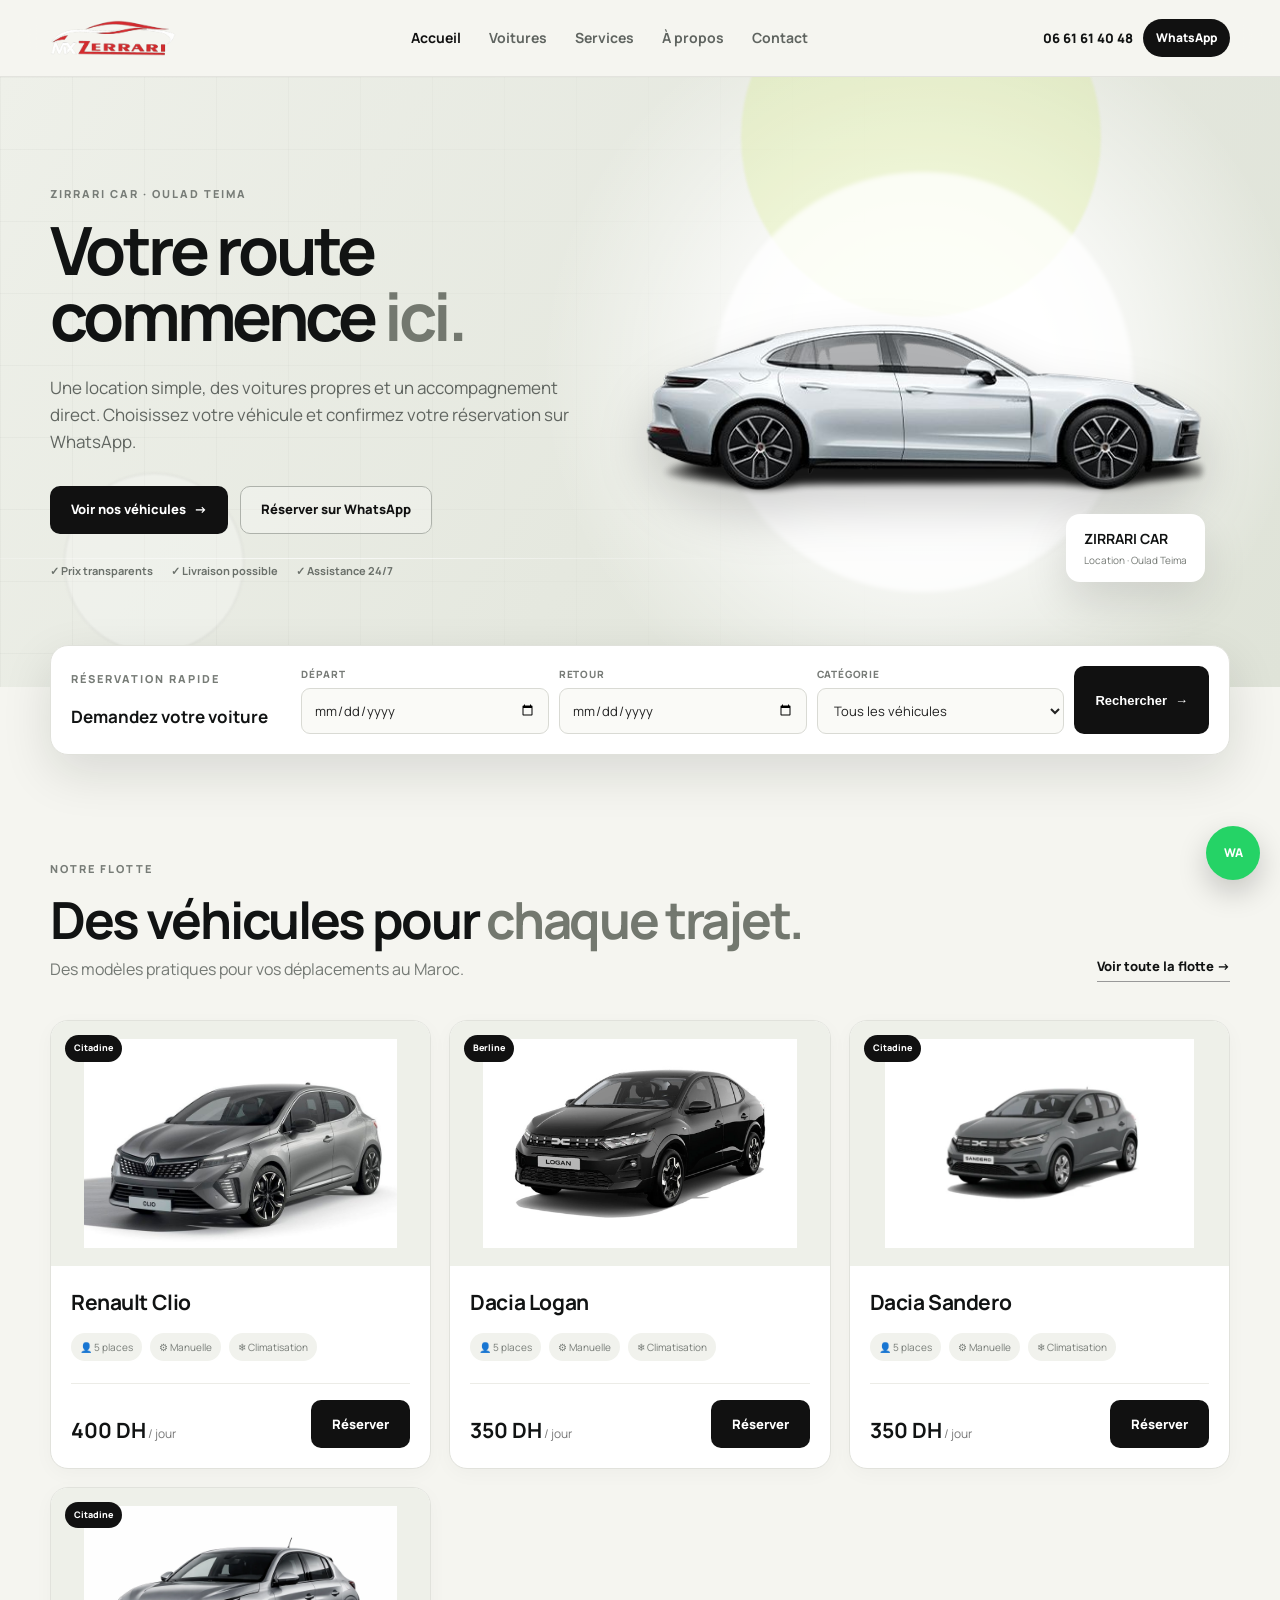
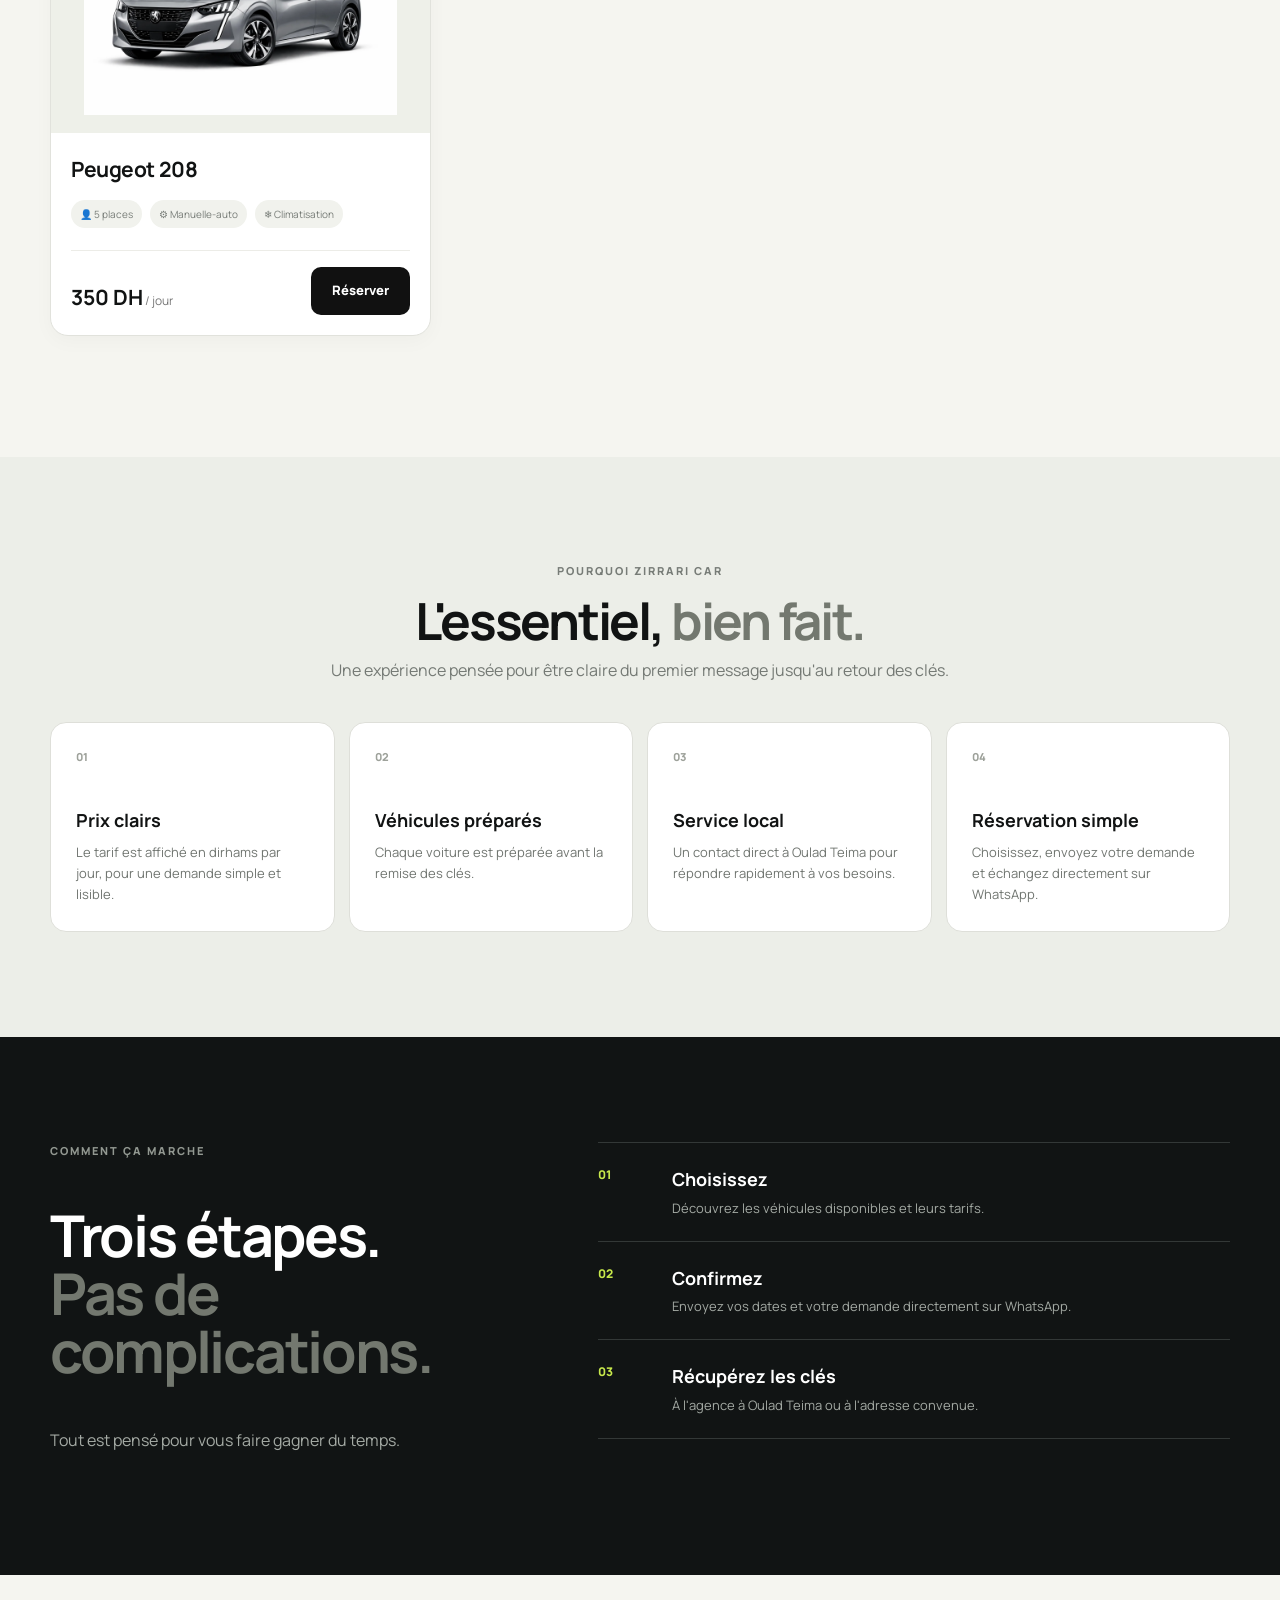
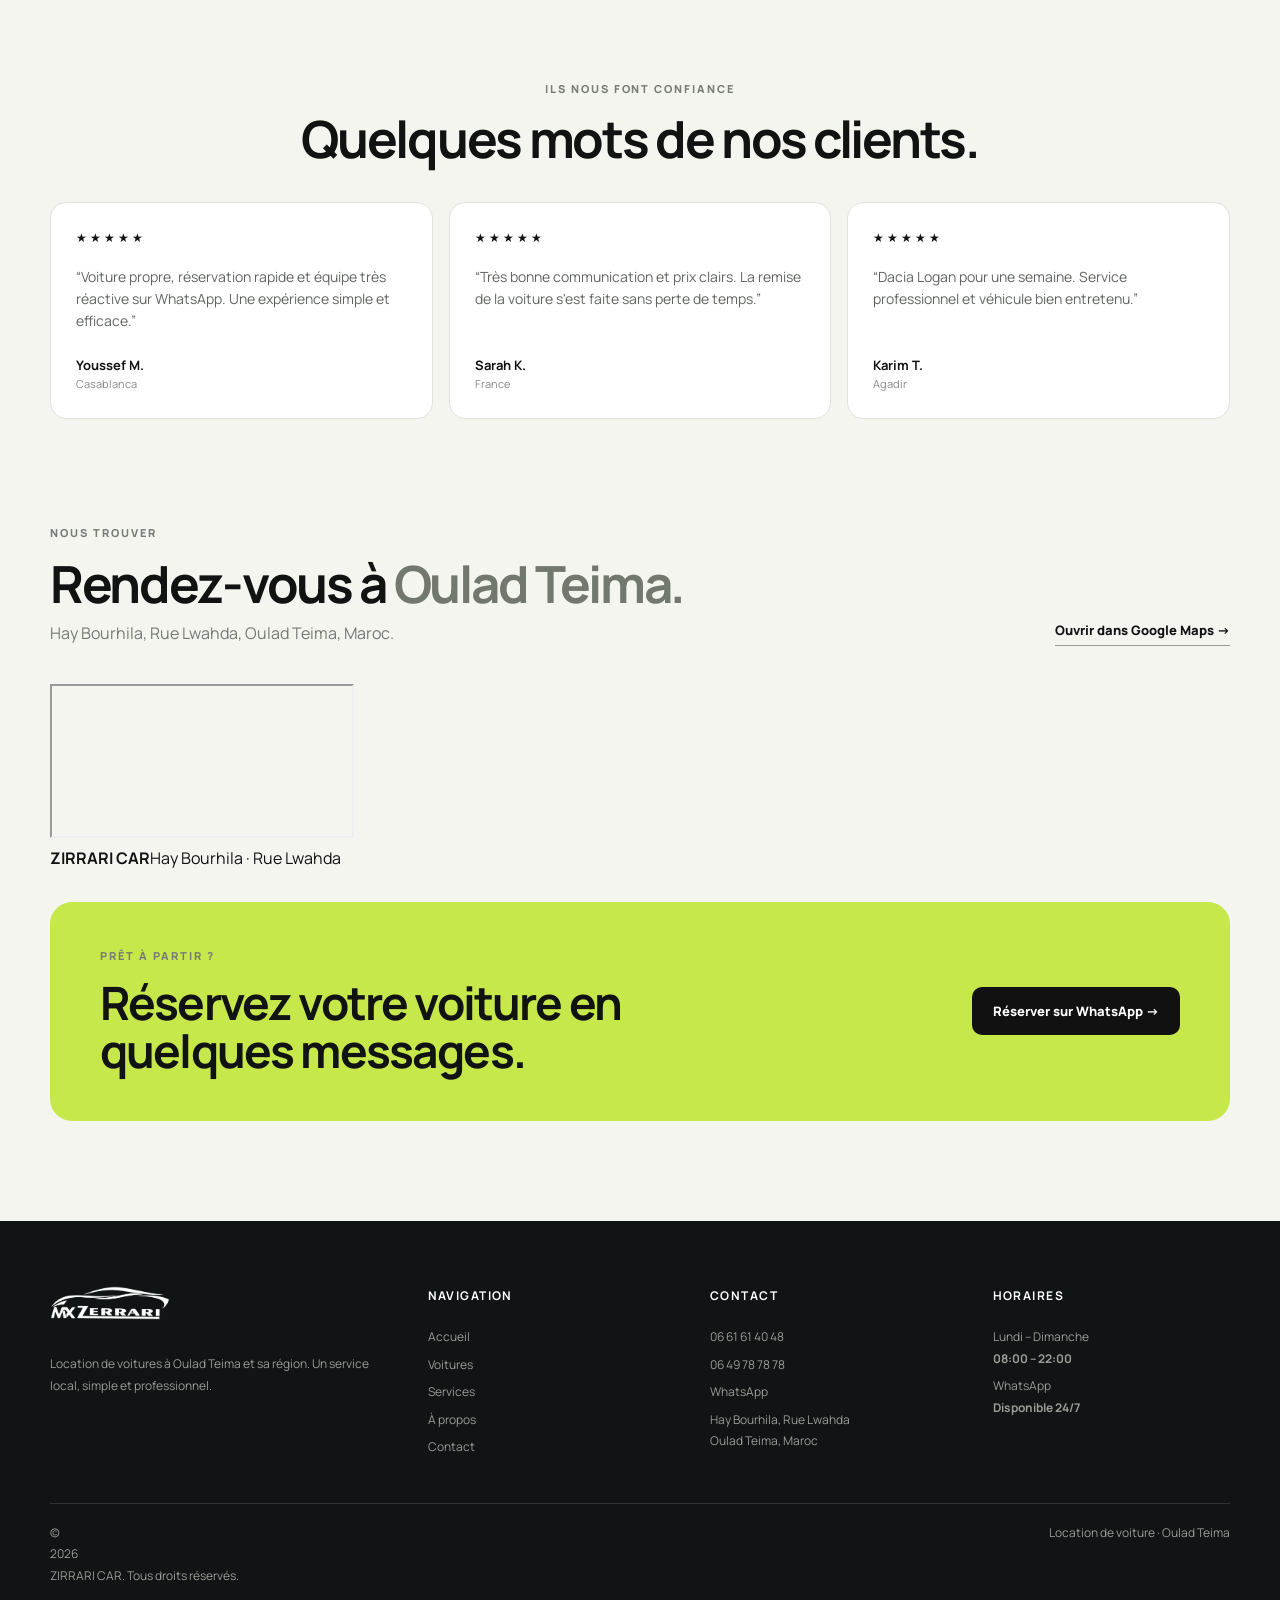
==== commit 74793f34: "Refresh ZIRRARI CAR branding and add location map" ====
--- a/index.html
+++ b/index.html
@@ -3,8 +3,8 @@
 <head>
   <meta charset="utf-8">
   <meta name="viewport" content="width=device-width, initial-scale=1">
-  <title>HRS CAR | Location de voitures à Oulad Teima</title>
-  <meta name="description" content="HRS CAR — location de voitures à Oulad Teima. Découvrez notre flotte et réservez simplement sur WhatsApp.">
+  <title>ZIRRARI CAR | Location de voitures à Oulad Teima</title>
+  <meta name="description" content="ZIRRARI CAR — location de voitures à Oulad Teima. Découvrez notre flotte et réservez simplement sur WhatsApp.">
   <meta name="theme-color" content="#101112">
   <link rel="icon" href="images/logo.png">
   <link rel="preconnect" href="https://fonts.googleapis.com">
@@ -15,7 +15,7 @@
 <body>
 <header class="site-header">
   <div class="container header-inner">
-    <a class="brand" href="./"><img src="images/logo.png" alt="HRS CAR" class="logo-img"></a>
+    <a class="brand" href="./"><img src="images/logo.png" alt="ZIRRARI CAR" class="logo-img"></a>
     <nav class="nav" id="nav" aria-label="Navigation principale">
       <a class="active" href="./">Accueil</a><a href="voitures.html">Voitures</a><a href="services.html">Services</a><a href="a-propos.html">À propos</a><a href="contact.html">Contact</a>
     </nav>
@@ -32,7 +32,7 @@
     <div class="hero-shape hero-shape-one"></div><div class="hero-shape hero-shape-two"></div>
     <div class="container hero-grid">
       <div class="hero-copy reveal">
-        <span class="eyebrow">HRS CAR · OULAD TEIMA</span>
+        <span class="eyebrow">ZIRRARI CAR · OULAD TEIMA</span>
         <h1>Votre route commence <em>ici.</em></h1>
         <p class="lead">Une location simple, des voitures propres et un accompagnement direct. Choisissez votre véhicule et confirmez votre réservation sur WhatsApp.</p>
         <div class="hero-cta">
@@ -42,9 +42,9 @@
         <div class="trust-row"><span>✓ Prix transparents</span><span>✓ Livraison possible</span><span>✓ Assistance 24/7</span></div>
       </div>
       <div class="hero-visual reveal reveal-delay">
-        <div class="hero-image-wrap"><img src="images/hero-car.png" alt="Voiture HRS CAR" class="hero-car-img"></div>
+        <div class="hero-image-wrap"><span class="speed-line speed-line-1"></span><span class="speed-line speed-line-2"></span><span class="speed-line speed-line-3"></span><img src="images/hero-car.png" alt="Voiture ZIRRARI CAR" class="hero-car-img"></div><div class="hero-road"><span></span><span></span><span></span><span></span></div>
         <div class="hero-glow"></div>
-        <div class="hero-badge"><strong>HRS CAR</strong><span>Location · Oulad Teima</span></div>
+        <div class="hero-badge"><strong>ZIRRARI CAR</strong><span>Location · Oulad Teima</span></div>
       </div>
     </div>
   </section>
@@ -76,7 +76,7 @@
 
   <section class="section section-soft">
     <div class="container">
-      <div class="section-head center"><span class="eyebrow">POURQUOI HRS CAR</span><h2>L'essentiel, <em>bien fait.</em></h2><p>Une expérience pensée pour être claire du premier message jusqu'au retour des clés.</p></div>
+      <div class="section-head center"><span class="eyebrow">POURQUOI ZIRRARI CAR</span><h2>L'essentiel, <em>bien fait.</em></h2><p>Une expérience pensée pour être claire du premier message jusqu'au retour des clés.</p></div>
       <div class="feature-grid reveal-group">
         <article class="feature-card reveal"><div class="feature-num">01</div><h3>Prix clairs</h3><p>Le tarif est affiché en dirhams par jour, pour une demande simple et lisible.</p></article>
         <article class="feature-card reveal"><div class="feature-num">02</div><h3>Véhicules préparés</h3><p>Chaque voiture est préparée avant la remise des clés.</p></article>
@@ -108,6 +108,16 @@
     </div>
   </section>
 
+  <section class="map-section">
+    <div class="container">
+      <div class="section-head section-head-row map-head">
+        <div><span class="eyebrow">NOUS TROUVER</span><h2>Rendez-vous à <em>Oulad Teima.</em></h2><p>Hay Bourhila, Rue Lwahda, Oulad Teima, Maroc.</p></div>
+        <a class="text-link" href="https://www.google.com/maps/search/?api=1&query=Hay%20Bourhila%2C%20Rue%20Lwahda%2C%20Oulad%20Teima%2C%20Morocco" target="_blank" rel="noopener">Ouvrir dans Google Maps →</a>
+      </div>
+      <div class="map-card"><iframe title="Localisation ZIRRARI CAR à Oulad Teima" src="https://www.google.com/maps?q=Hay%20Bourhila%2C%20Rue%20Lwahda%2C%20Oulad%20Teima%2C%20Morocco&output=embed" loading="lazy" referrerpolicy="no-referrer-when-downgrade"></iframe><div class="map-overlay"><strong>ZIRRARI CAR</strong><span>Hay Bourhila · Rue Lwahda</span></div></div>
+    </div>
+  </section>
+
   <section class="cta-section">
     <div class="container cta-box"><div><span class="eyebrow">PRÊT À PARTIR ?</span><h2>Réservez votre voiture en quelques messages.</h2></div><a class="btn btn-primary" href="https://wa.me/212661614048?text=Bonjour%20HRS%20CAR%2C%20je%20souhaite%20réserver%20une%20voiture." target="_blank" rel="noopener">Réserver sur WhatsApp →</a></div>
   </section>
@@ -115,12 +125,12 @@
 
 <footer class="footer">
   <div class="container footer-grid">
-    <div><img src="images/logo.png" alt="HRS CAR" class="footer-logo"><p>Location de voitures à Oulad Teima et sa région. Un service local, simple et professionnel.</p></div>
+    <div><img src="images/logo.png" alt="ZIRRARI CAR" class="footer-logo"><p>Location de voitures à Oulad Teima et sa région. Un service local, simple et professionnel.</p></div>
     <div><h3>Navigation</h3><a href="./">Accueil</a><a href="voitures.html">Voitures</a><a href="services.html">Services</a><a href="a-propos.html">À propos</a><a href="contact.html">Contact</a></div>
     <div><h3>Contact</h3><a href="tel:+212661614048">06 61 61 40 48</a><a href="tel:+212649787878">06 49 78 78 78</a><a href="https://wa.me/212661614048" target="_blank">WhatsApp</a><span>Hay Bourhila, Rue Lwahda<br>Oulad Teima, Maroc</span></div>
     <div><h3>Horaires</h3><span>Lundi – Dimanche<br><strong>08:00 – 22:00</strong></span><span>WhatsApp<br><strong>Disponible 24/7</strong></span></div>
   </div>
-  <div class="container footer-bottom"><span>© <span id="year"></span> HRS CAR. Tous droits réservés.</span><span>Location de voiture · Oulad Teima</span></div>
+  <div class="container footer-bottom"><span>© <span id="year"></span> ZIRRARI CAR. Tous droits réservés.</span><span>Location de voiture · Oulad Teima</span></div>
 </footer>
 <a class="fab" href="https://wa.me/212661614048" target="_blank" rel="noopener" aria-label="WhatsApp">WA</a>
 <script src="script.js" defer></script>
--- a/styles.css
+++ b/styles.css
@@ -1,256 +1,10 @@
-/* ==========================================
-   HRS CAR - MAIN STYLESHEET
-   ========================================== */
-
-:root {
-  --primary-color: #25d366;
-  --primary-hover: #128c7e;
-  --dark-bg: #0b1329;
-  --card-bg: #1e293b;
-  --text-main: #f8fafc;
-  --text-muted: #94a3b8;
-}
-
-* {
-  box-sizing: border-box;
-  margin: 0;
-  padding: 0;
-}
-
-body {
-  font-family: -apple-system, BlinkMacSystemFont, "Segoe UI", Roboto, Helvetica, Arial, sans-serif;
-  background-color: #0f172a;
-  color: var(--text-main);
-  line-height: 1.6;
-}
-
-a {
-  text-decoration: none;
-  color: inherit;
-}
-
-.container {
-  max-width: 1200px;
-  margin: 0 auto;
-  padding: 0 20px;
-}
-
-/* Header & Buttons */
-.hero-cta .btn-lime, 
-.btn-primary,
-.btn-lime,
-button.btn {
-  background-color: var(--primary-color) !important;
-  color: #ffffff !important;
-  border: none !important;
-  padding: 12px 24px;
-  border-radius: 8px;
-  font-weight: bold;
-  display: inline-block;
-  cursor: pointer;
-  transition: background 0.3s ease;
-}
-
-.hero-cta .btn-lime:hover, 
-.btn-primary:hover,
-.btn-lime:hover {
-  background-color: var(--primary-hover) !important;
-}
-
-/* Sections */
-.section {
-  padding: 60px 0;
-}
-
-.section-title {
-  text-align: center;
-  font-size: 2rem;
-  margin-bottom: 10px;
-  color: #fff;
-}
-
-.section-subtitle {
-  text-align: center;
-  color: var(--text-muted);
-  margin-bottom: 40px;
-}
-
-/* ==========================================
-   CARS CONTAINER & CARDS (تنسيق السيارات)
-   ========================================== */
-.cars-grid, 
-#cars-container, 
-.cars-container,
-div[id*="car"] {
-  display: grid !important;
-  grid-template-columns: repeat(auto-fit, minmax(280px, 1fr)) !important;
-  gap: 25px !important;
-  margin-top: 30px !important;
-  width: 100% !important;
-}
-
-.car-card, 
-.car-item {
-  background-color: var(--card-bg) !important;
-  border-radius: 12px !important;
-  overflow: hidden !important;
-  border: 1px solid #334155 !important;
-  transition: transform 0.3s ease !important;
-  display: flex !important;
-  flex-direction: column !important;
-}
-
-.car-card:hover, .car-item:hover {
-  transform: translateY(-5px) !important;
-}
-
-.car-media, .car-image {
-  width: 100% !important;
-  height: 200px !important;
-  background-color: #ffffff !important;
-  display: flex !important;
-  align-items: center !important;
-  justify-content: center !important;
-  overflow: hidden !important;
-}
-
-.car-media img, .car-image img {
-  max-width: 90% !important;
-  max-height: 90% !important;
-  object-fit: contain !important;
-}
-
-.car-details, .car-info {
-  padding: 20px !important;
-  display: flex !important;
-  flex-direction: column !important;
-  flex-grow: 1 !important;
-  justify-content: space-between !important;
-}
-
-.car-title, .car-name {
-  font-size: 1.25rem !important;
-  margin-bottom: 10px !important;
-  color: #ffffff !important;
-}
-
-.car-price {
-  font-size: 1.1rem !important;
-  color: var(--primary-color) !important;
-  font-weight: bold !important;
-  margin-bottom: 15px !important;
-}
-
-/* ==========================================
-   MAIN FOOTER STYLES
-   ========================================== */
-footer.main-footer, footer {
-  background-color: var(--dark-bg) !important;
-  color: var(--text-main) !important;
-  padding: 60px 20px 20px !important;
-  margin-top: 80px !important;
-  border-top: 3px solid var(--primary-color) !important;
-  width: 100% !important;
-  box-sizing: border-box !important;
-  clear: both !important;
-}
-
-footer .footer-container, footer.main-footer .footer-container {
-  max-width: 1200px !important;
-  margin: 0 auto !important;
-  display: flex !important;
-  flex-direction: row !important;
-  flex-wrap: wrap !important;
-  justify-content: space-between !important;
-  align-items: flex-start !important;
-  gap: 40px !important;
-  padding-bottom: 40px !important;
-}
-
-footer .footer-col, footer.main-footer .footer-col {
-  flex: 1 1 220px !important;
-  min-width: 220px !important;
-}
-
-footer .footer-col h3, footer.main-footer .footer-col h3 {
-  color: #ffffff !important;
-  font-size: 1.15rem !important;
-  margin-bottom: 25px !important;
-  position: relative !important;
-  display: inline-block !important;
-}
-
-footer .footer-col h3::after, footer.main-footer .footer-col h3::after {
-  content: '' !important;
-  position: absolute !important;
-  left: 0 !important;
-  bottom: -8px !important;
-  width: 35px !important;
-  height: 3px !important;
-  background-color: var(--primary-color) !important;
-  border-radius: 2px !important;
-}
-
-footer .footer-col p, footer.main-footer .footer-col p {
-  font-size: 0.95rem !important;
-  color: var(--text-muted) !important;
-  line-height: 1.7 !important;
-  margin-bottom: 12px !important;
-}
-
-footer .footer-col ul, footer.main-footer .footer-col ul {
-  list-style: none !important;
-  padding: 0 !important;
-  margin: 0 !important;
-}
-
-footer .footer-col ul li, footer.main-footer .footer-col ul li {
-  margin-bottom: 14px !important;
-  font-size: 0.95rem !important;
-  color: var(--text-muted) !important;
-}
-
-footer .footer-col a, footer.main-footer .footer-col a {
-  color: var(--text-muted) !important;
-  transition: color 0.2s ease !important;
-}
-
-footer .footer-col a:hover, footer.main-footer .footer-col a:hover {
-  color: var(--primary-color) !important;
-}
-
-footer .map-link-btn, footer.main-footer .map-link-btn {
-  display: inline-block !important;
-  background-color: #1e293b !important;
-  color: var(--primary-color) !important;
-  padding: 8px 14px !important;
-  border-radius: 6px !important;
-  font-size: 0.88rem !important;
-  border: 1px solid #334155 !important;
-  margin-top: 6px !important;
-}
-
-footer .map-link-btn:hover, footer.main-footer .map-link-btn:hover {
-  background-color: var(--primary-color) !important;
-  color: #ffffff !important;
-}
-
-footer .footer-bottom, footer.main-footer .footer-bottom {
-  border-top: 1px solid #1e293b !important;
-  padding-top: 25px !important;
-  text-align: center !important;
-  width: 100% !important;
-}
-
-footer .footer-bottom p, footer.main-footer .footer-bottom p {
-  color: #64748b !important;
-  font-size: 0.88rem !important;
-  margin: 0 !important;
-}
-
-@media (max-width: 768px) {
-  footer .footer-container, footer.main-footer .footer-container {
-    flex-direction: column !important;
-    gap: 35px !important;
-  }
-}
+:root{--bg:#f5f5f0;--ink:#111313;--muted:#686d69;--card:#fff;--line:#dedfd9;--accent:#c7e84b;--dark:#101313;--max:1180px}*{box-sizing:border-box}html{scroll-behavior:smooth}body{margin:0;font-family:Manrope,Arial,sans-serif;color:var(--ink);background:var(--bg);line-height:1.6}a{color:inherit;text-decoration:none}.container{width:min(var(--max),calc(100% - 40px));margin:auto}.site-header{position:sticky;top:0;z-index:50;background:rgba(245,245,240,.9);backdrop-filter:blur(18px);border-bottom:1px solid rgba(17,19,19,.08)}.header-inner{height:76px;display:flex;align-items:center;justify-content:space-between;gap:24px}.logo-img{width:126px;height:auto;display:block}.nav{display:flex;align-items:center;gap:28px;font-size:14px;font-weight:700}.nav a{color:#5f6460;transition:.2s}.nav a:hover,.nav a.active{color:#111}.header-actions{display:flex;align-items:center;gap:10px}.header-phone{font-size:13px;font-weight:800}.wa-mini{padding:9px 13px;border-radius:999px;background:#111;color:#fff;font-size:12px;font-weight:800}.burger{display:none;border:0;background:transparent;padding:8px}.burger span{display:block;width:24px;height:2px;background:#111;margin:5px}.hero{position:relative;overflow:hidden;background:#e9ebe3;min-height:610px;display:flex;align-items:center}.hero-home:after{content:"";position:absolute;inset:auto -10% -190px;height:330px;background:#daddd3;border-radius:50%;z-index:0}.hero-grid{display:grid;grid-template-columns:48% 52%;align-items:center;position:relative;z-index:2}.hero-copy{padding:72px 0}.eyebrow{display:block;font-size:11px;letter-spacing:.18em;font-weight:800;color:#777c77;margin-bottom:15px}.hero h1{font-size:clamp(42px,5.2vw,76px);line-height:.99;letter-spacing:-.055em;margin:0 0 25px;max-width:700px}.hero h1 em,h2 em{font-style:normal;color:#73786f}.lead{font-size:17px;color:#606560;max-width:560px}.hero-cta{display:flex;gap:12px;flex-wrap:wrap;margin-top:30px}.btn{display:inline-flex;align-items:center;justify-content:center;gap:8px;min-height:48px;padding:0 20px;border-radius:10px;border:1px solid transparent;font-size:13px;font-weight:800;cursor:pointer;transition:transform .2s,background .2s}.btn:hover{transform:translateY(-2px)}.btn-primary{background:#111;color:#fff}.btn-primary:hover{background:#292d2b}.btn-outline{border-color:#aeb2ab;color:#111;background:rgba(255,255,255,.25)}.btn-dark{background:#111;color:#fff}.trust-row{display:flex;gap:18px;flex-wrap:wrap;margin-top:28px;color:#6a706a;font-size:11px;font-weight:700}.hero-visual{height:520px;display:flex;align-items:center;justify-content:center;position:relative}.hero-image-wrap{width:100%;position:relative;z-index:2}.hero-car-img{width:100%;height:auto;max-height:420px;object-fit:contain;display:block;filter:drop-shadow(0 25px 25px rgba(0,0,0,.18));animation:float 5s ease-in-out infinite}.hero-glow{position:absolute;width:420px;height:420px;border-radius:50%;background:rgba(255,255,255,.75);filter:blur(2px)}.hero-badge{position:absolute;right:4%;bottom:60px;z-index:3;background:#fff;padding:14px 18px;border-radius:14px;box-shadow:0 18px 45px rgba(0,0,0,.12)}.hero-badge strong,.hero-badge span{display:block}.hero-badge strong{font-size:14px}.hero-badge span{font-size:10px;color:#747974;margin-top:2px}.booking-bar-section{position:relative;z-index:5;margin-top:-42px}.booking-bar{background:#fff;border:1px solid #e0e1db;border-radius:18px;box-shadow:0 18px 50px rgba(20,25,20,.12);padding:20px;display:grid;grid-template-columns:210px 1fr;gap:20px;align-items:center}.booking-intro strong{font-size:17px}.booking-form{display:grid;grid-template-columns:1fr 1fr 1fr auto;gap:10px}.field{display:flex;flex-direction:column;gap:6px}.field label{font-size:10px;text-transform:uppercase;letter-spacing:.08em;font-weight:800;color:#777b77}.field input,.field select,.field textarea{width:100%;border:1px solid #d9dad4;background:#fafaf7;border-radius:9px;min-height:46px;padding:0 12px;font:inherit;font-size:13px;color:#222;outline:none}.field textarea{padding-top:12px}.section{padding:105px 0}.section-soft{background:#eceee8}.section-dark{background:#111414;color:#fff}.section-head{margin-bottom:38px}.section-head-row{display:flex;justify-content:space-between;align-items:end;gap:30px}.section-head h2{font-size:clamp(34px,4vw,56px);line-height:1.02;letter-spacing:-.045em;margin:0 0 12px}.section-head p{color:#747974;margin:0}.center{text-align:center}.text-link{font-weight:800;font-size:13px;border-bottom:1px solid #999;padding-bottom:5px}.car-grid{display:grid;grid-template-columns:repeat(3,1fr);gap:18px}.car-card{background:#fff;border:1px solid #e1e2dc;border-radius:18px;overflow:hidden;transition:.25s;box-shadow:0 5px 20px rgba(0,0,0,.03)}.car-card:hover{transform:translateY(-5px);box-shadow:0 18px 40px rgba(0,0,0,.09)}.car-media{height:245px;background:#eef0e9;position:relative;display:flex;align-items:center;justify-content:center;overflow:hidden}.car-media img{width:100%;height:100%;object-fit:contain;padding:18px;display:block}.badge{position:absolute;top:14px;left:14px;background:#111;color:#fff;border-radius:999px;padding:6px 9px;font-size:9px;font-weight:800}.car-body{padding:20px}.car-body h3{font-size:21px;margin:0 0 13px;letter-spacing:-.02em}.specs{display:flex;flex-wrap:wrap;gap:8px;list-style:none;padding:0;margin:0 0 22px}.specs li{font-size:10px;color:#777c77;background:#f1f2ed;border-radius:999px;padding:6px 9px}.ic{width:15px;height:15px;fill:none;stroke:currentColor;stroke-width:1.8;vertical-align:middle}.car-foot{display:flex;align-items:end;justify-content:space-between;gap:10px;border-top:1px solid #ecece7;padding-top:16px}.price{margin:0;font-size:12px}.price strong{font-size:21px}.price span{color:#777}.total{font-size:10px;color:#777;margin:3px 0 0}.results{margin:16px 0 0;font-size:12px;color:#777}.results button{border:0;background:none;text-decoration:underline;cursor:pointer}.feature-grid{display:grid;grid-template-columns:repeat(4,1fr);gap:14px}.feature-card{background:#fff;border:1px solid #dedfd9;border-radius:16px;padding:25px;min-height:210px}.feature-num{font-size:11px;font-weight:800;color:#9da19a;margin-bottom:40px}.feature-card h3{font-size:18px;margin:0 0 8px}.feature-card p{font-size:13px;color:#707570;margin:0}.split-process{display:grid;grid-template-columns:38% 1fr;gap:100px}.section-dark .eyebrow{color:#929891}.section-dark h2{font-size:clamp(36px,4.5vw,58px);line-height:1;letter-spacing:-.04em}.section-dark p{color:#a4aaa4}.steps{list-style:none;margin:0;padding:0}.steps li{display:grid;grid-template-columns:54px 1fr;gap:20px;padding:22px 0;border-top:1px solid #333837}.steps li:last-child{border-bottom:1px solid #333837}.steps li>span{color:#c7e84b;font-size:12px;font-weight:800}.steps h3{margin:0 0 4px;font-size:18px}.steps p{margin:0;font-size:13px}.review-grid{display:grid;grid-template-columns:repeat(3,1fr);gap:16px}.review-card{background:#fff;border:1px solid #e1e2dc;border-radius:16px;padding:25px}.stars{letter-spacing:3px;font-size:12px;margin-bottom:18px}.review-card p{font-size:14px;color:#606560;min-height:75px}.review-card strong,.review-card span{display:block}.review-card strong{font-size:13px}.review-card span{font-size:11px;color:#888}.cta-section{padding:30px 0 100px}.cta-box{background:#c7e84b;border-radius:22px;padding:45px 50px;display:flex;justify-content:space-between;align-items:center;gap:30px}.cta-box h2{font-size:clamp(28px,4vw,46px);line-height:1.05;letter-spacing:-.04em;margin:0;max-width:650px}.footer{background:#111414;color:#fff;padding:65px 0 25px}.footer-grid{display:grid;grid-template-columns:1.4fr 1fr 1fr 1fr;gap:45px}.footer-logo{width:120px;filter:brightness(0) invert(1);margin-bottom:15px}.footer p,.footer a,.footer span{display:block;color:#969d96;font-size:12px;line-height:1.8}.footer h3{font-size:12px;text-transform:uppercase;letter-spacing:.12em;margin:0 0 15px}.footer a:hover{color:#c7e84b}.footer-grid>div{display:flex;flex-direction:column;gap:6px}.footer-bottom{border-top:1px solid #303432;margin-top:45px;padding-top:18px;display:flex;justify-content:space-between;color:#747a74;font-size:10px}.fab{position:fixed;right:20px;bottom:20px;width:54px;height:54px;border-radius:50%;background:#25d366;color:#fff;display:flex;align-items:center;justify-content:center;font-size:12px;font-weight:900;box-shadow:0 12px 30px rgba(0,0,0,.2);z-index:40}.reveal{opacity:0;transform:translateY(18px);transition:opacity .65s ease,transform .65s ease}.reveal.visible{opacity:1;transform:none}.reveal-delay{transition-delay:.12s}@keyframes float{0%,100%{transform:translateY(0)}50%{transform:translateY(-9px)}}@media(max-width:900px){.nav{gap:15px}.header-phone{display:none}.booking-bar{grid-template-columns:1fr}.car-grid,.review-grid{grid-template-columns:repeat(2,1fr)}.feature-grid{grid-template-columns:repeat(2,1fr)}.split-process{grid-template-columns:1fr;gap:45px}.footer-grid{grid-template-columns:repeat(2,1fr)}}@media(max-width:700px){.container{width:min(100% - 28px,var(--max))}.header-inner{height:68px}.burger{display:block}.nav{position:absolute;top:68px;left:14px;right:14px;background:#fff;border:1px solid #ddd;border-radius:14px;padding:10px;display:none;flex-direction:column;align-items:stretch;box-shadow:0 18px 40px rgba(0,0,0,.12)}.nav.open{display:flex}.nav a{padding:12px}.wa-mini{display:none}.hero{min-height:auto}.hero-grid{grid-template-columns:1fr}.hero-copy{padding:65px 0 20px}.hero h1{font-size:48px}.hero-visual{height:300px}.hero-car-img{max-height:260px}.hero-badge{bottom:10px;right:0}.booking-bar-section{margin-top:-20px}.booking-form{grid-template-columns:1fr 1fr}.booking-form .btn{grid-column:1/-1}.section{padding:75px 0}.section-head-row{align-items:start;flex-direction:column}.car-grid,.review-grid,.feature-grid,.footer-grid{grid-template-columns:1fr}.car-media{height:230px}.cta-box{padding:30px 24px;align-items:flex-start;flex-direction:column}.footer-bottom{flex-direction:column;gap:6px}.trust-row{gap:10px;font-size:10px}}
+/* HRS CAR cinematic hero motion */
+.hero-home{isolation:isolate;background:radial-gradient(circle at 72% 48%,rgba(255,255,255,.96) 0 13%,rgba(255,255,255,0) 39%),linear-gradient(120deg,#eef0e9 0%,#e5e8df 52%,#dfe3d8 100%)}
+.hero-home:before{content:"";position:absolute;inset:0;background-image:linear-gradient(rgba(17,19,19,.045) 1px,transparent 1px),linear-gradient(90deg,rgba(17,19,19,.045) 1px,transparent 1px);background-size:72px 72px;mask-image:linear-gradient(to right,rgba(0,0,0,.65),transparent 76%);pointer-events:none;animation:gridDrift 18s linear infinite}
+ .hero-home:after{background:linear-gradient(90deg,rgba(255,255,255,0),rgba(255,255,255,.72),rgba(255,255,255,0));height:1px;bottom:21%;left:15%;right:15%;border-radius:0;transform:translateX(-35%);animation:lightSweep 8s ease-in-out infinite;z-index:1}
+.hero-shape{position:absolute;border-radius:50%;pointer-events:none;filter:blur(1px);z-index:0}.hero-shape-one{width:360px;height:360px;right:14%;top:-120px;background:rgba(199,232,75,.18);animation:orbFloat 9s ease-in-out infinite}.hero-shape-two{width:180px;height:180px;left:5%;bottom:34px;border:1px solid rgba(17,19,19,.09);background:rgba(255,255,255,.26);animation:orbFloat 7s ease-in-out infinite reverse}
+.hero-copy{animation:heroTextIn .85s cubic-bezier(.2,.75,.2,1) both}.hero-visual{animation:heroVisualIn 1s cubic-bezier(.2,.75,.2,1) .08s both}.hero-image-wrap{transform-origin:center center;animation:carBreath 6s ease-in-out 1s infinite}.hero-glow{animation:glowPulse 4.5s ease-in-out infinite}.hero-badge{animation:badgeFloat 5s ease-in-out 1.2s infinite}.hero-cta .btn{position:relative;overflow:hidden}.hero-cta .btn:after{content:"";position:absolute;top:-40%;left:-60%;width:35%;height:180%;background:rgba(255,255,255,.25);transform:rotate(18deg);animation:buttonSheen 5.5s ease-in-out 2.2s infinite}.trust-row span{transition:transform .25s ease}.trust-row span:hover{transform:translateY(-2px)}
+@keyframes heroTextIn{from{opacity:0;transform:translateY(28px)}to{opacity:1;transform:translateY(0)}}@keyframes heroVisualIn{from{opacity:0;transform:translateX(36px) scale(.96)}to{opacity:1;transform:translateX(0) scale(1)}}@keyframes carBreath{0%,100%{transform:translateY(0) scale(1)}50%{transform:translateY(-5px) scale(1.012)}}@keyframes glowPulse{0%,100%{transform:scale(.94);opacity:.64}50%{transform:scale(1.06);opacity:.88}}@keyframes badgeFloat{0%,100%{transform:translateY(0)}50%{transform:translateY(-7px)}}@keyframes orbFloat{0%,100%{transform:translate3d(0,0,0)}50%{transform:translate3d(15px,16px,0)}}@keyframes gridDrift{from{background-position:0 0,0 0}to{background-position:72px 36px,36px 72px}}@keyframes lightSweep{0%,22%{opacity:0;transform:translateX(-45%)}43%,64%{opacity:.8;transform:translateX(45%)}85%,100%{opacity:0;transform:translateX(115%)}}@keyframes buttonSheen{0%,60%{left:-70%}80%,100%{left:140%}}
+@media(max-width:700px){.hero-home:before{background-size:48px 48px;mask-image:linear-gradient(to bottom,rgba(0,0,0,.5),transparent 62%)}.hero-shape-one{width:220px;height:220px;right:-80px;top:40px}.hero-shape-two{width:110px;height:110px;left:-35px;bottom:20px}.hero-home:after{bottom:29%;inset-left:10%;inset-right:10%}}
+@media(prefers-reduced-motion:reduce){html{scroll-behavior:auto}.hero-home:before,.hero-home:after,.hero-shape-one,.hero-shape-two,.hero-copy,.hero-visual,.hero-image-wrap,.hero-car-img,.hero-glow,.hero-badge,.hero-cta .btn:after{animation:none!important}.reveal{transition:none}}
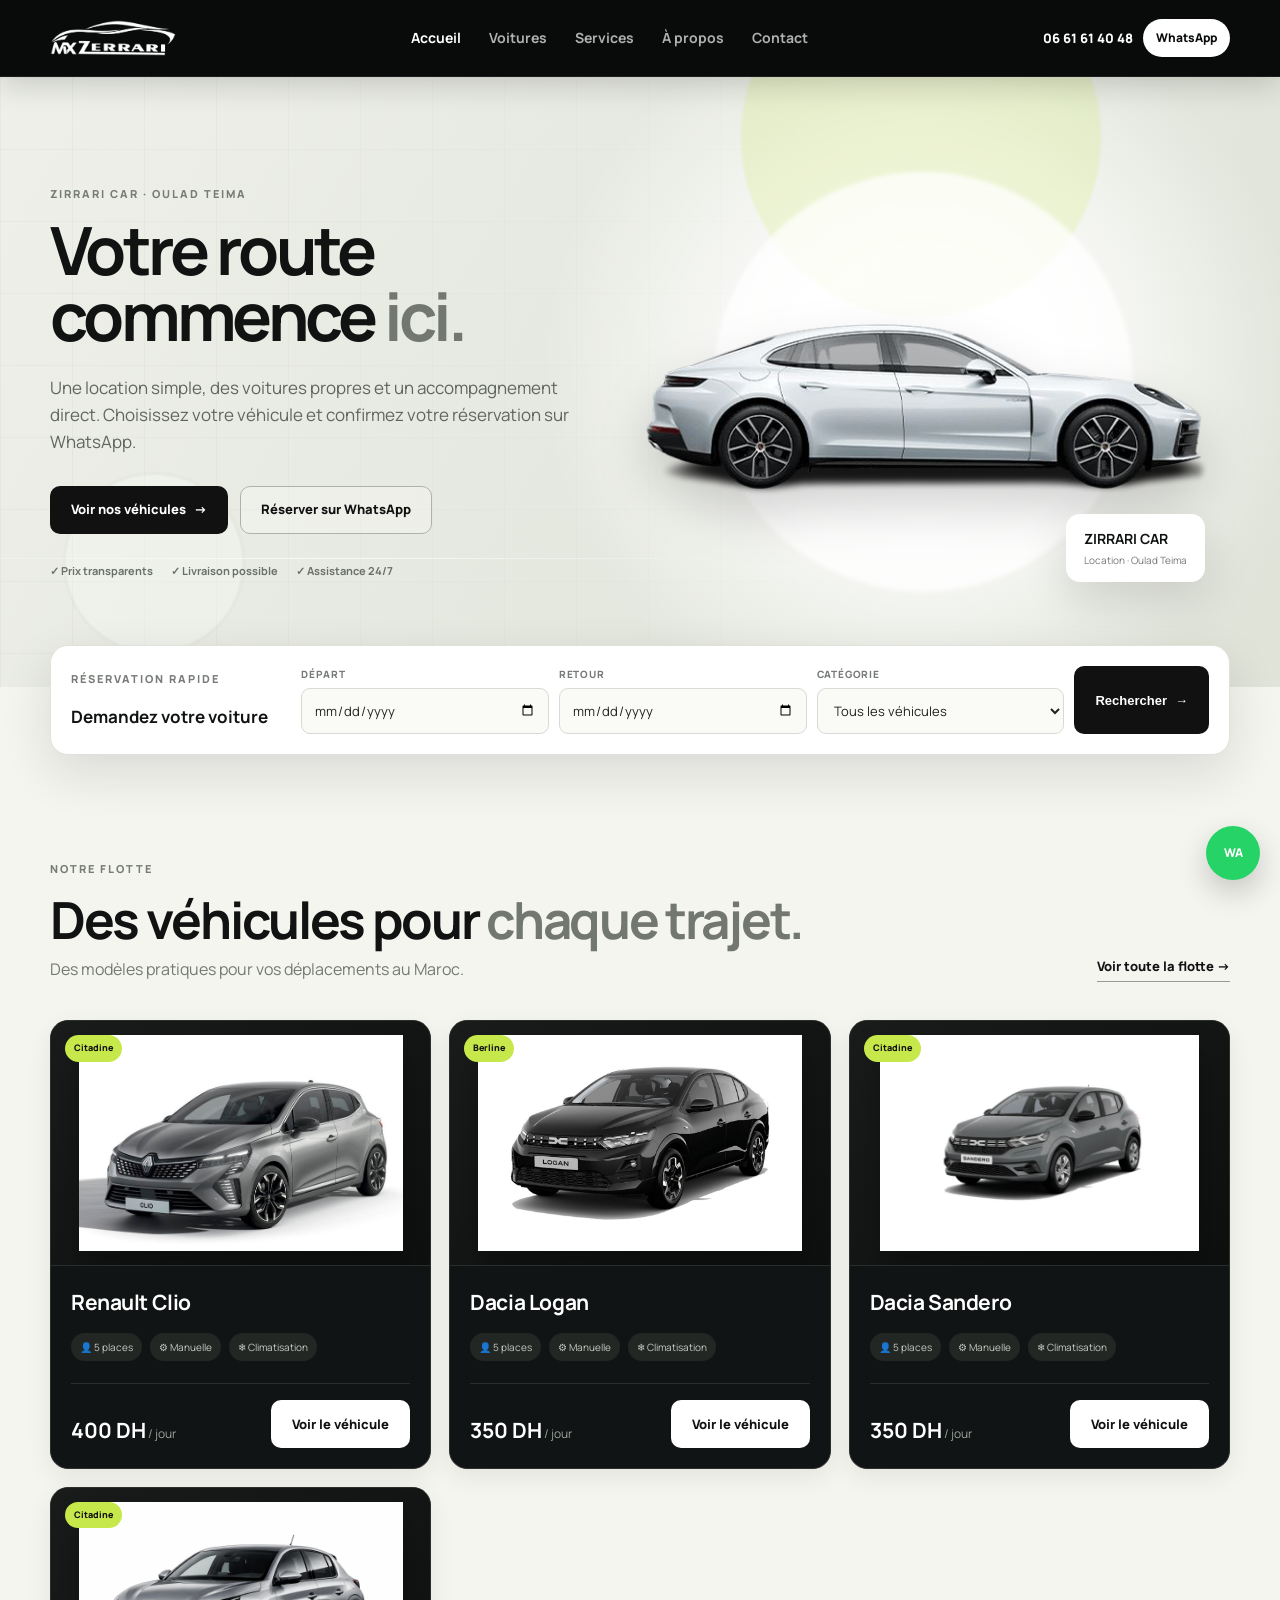
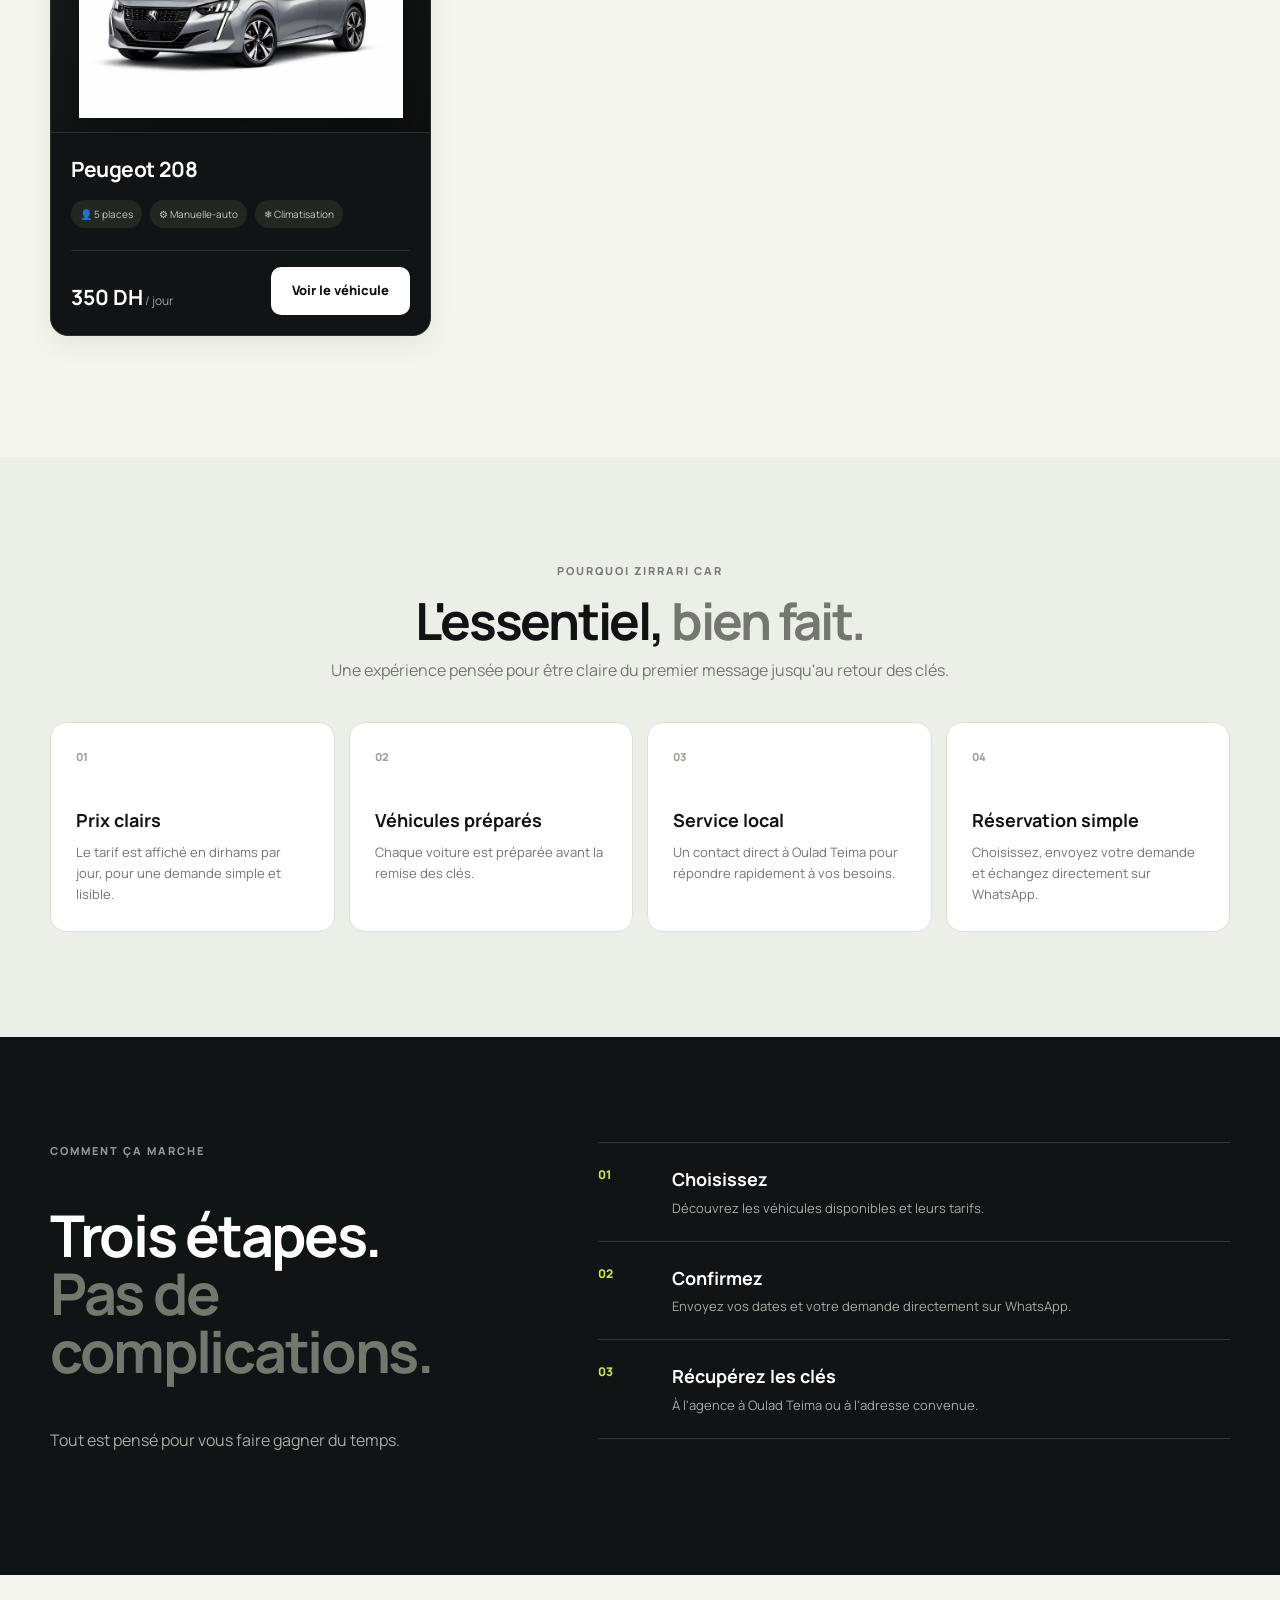
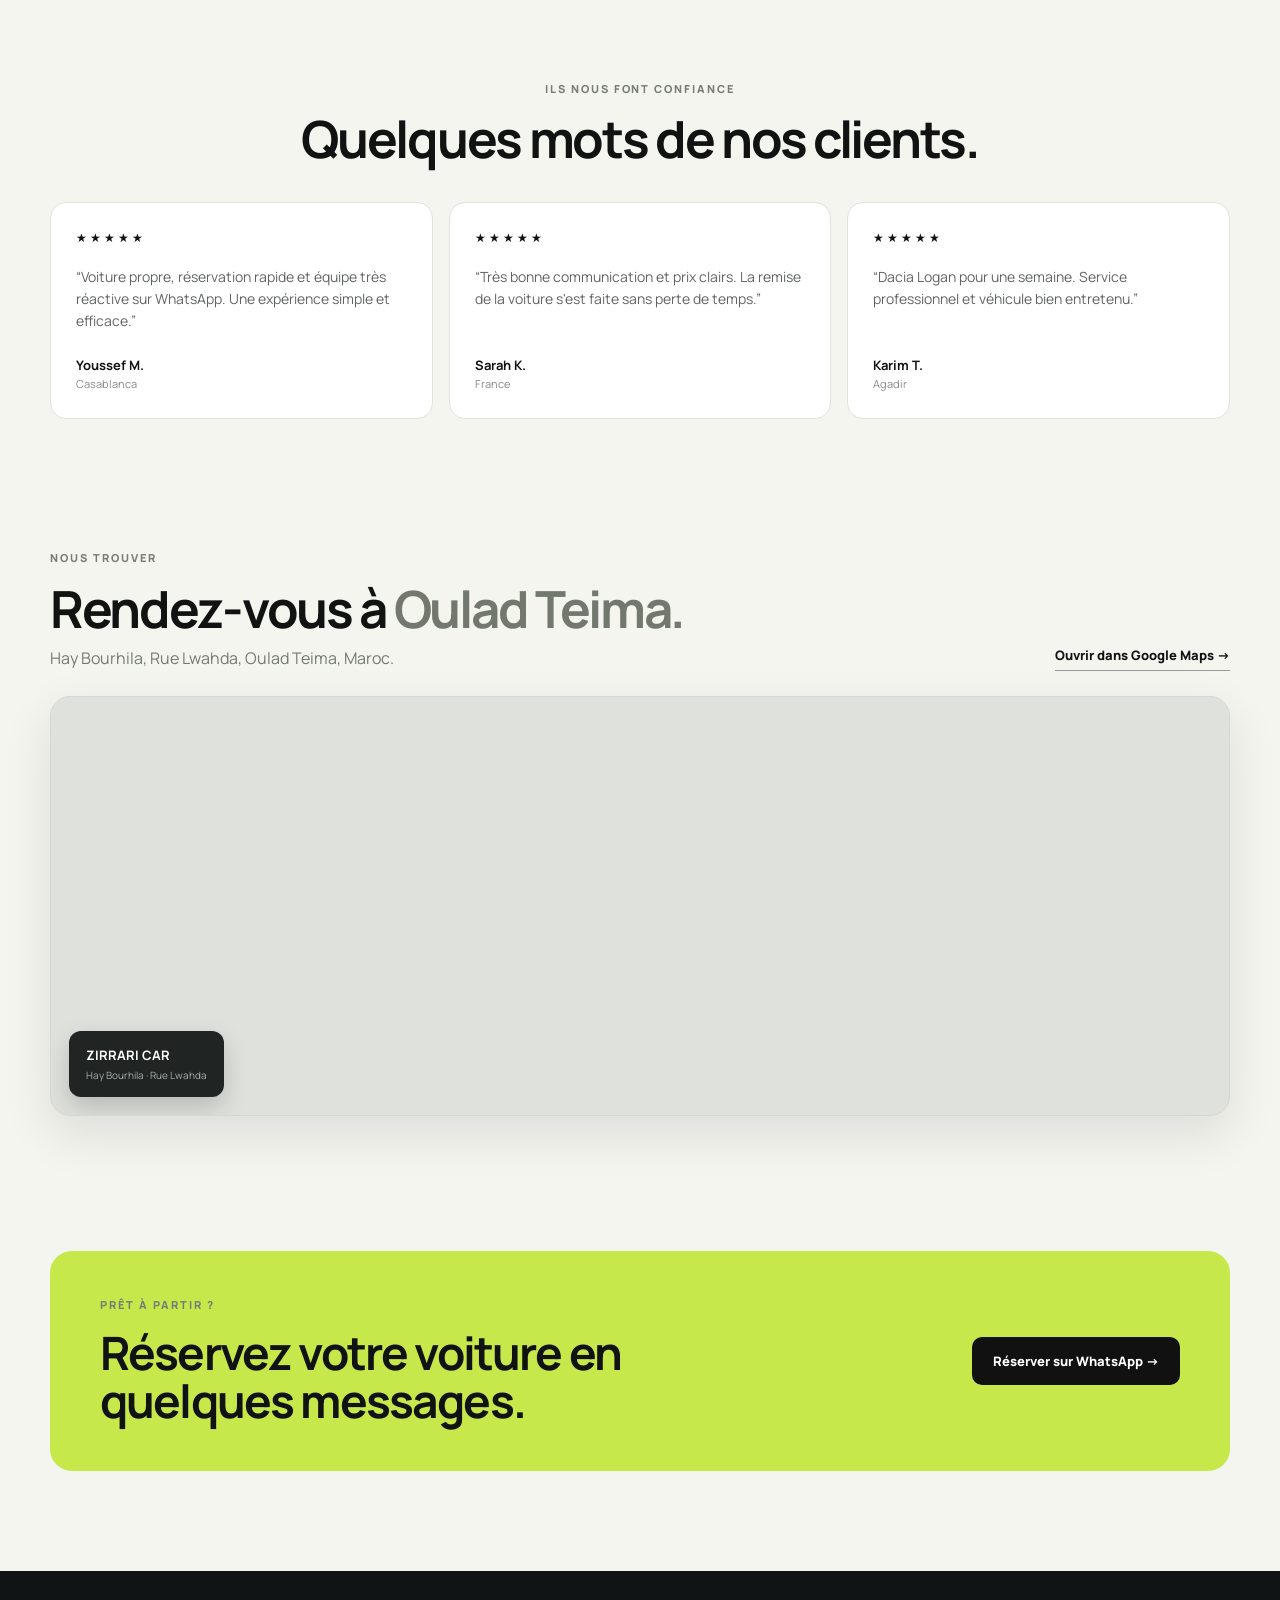
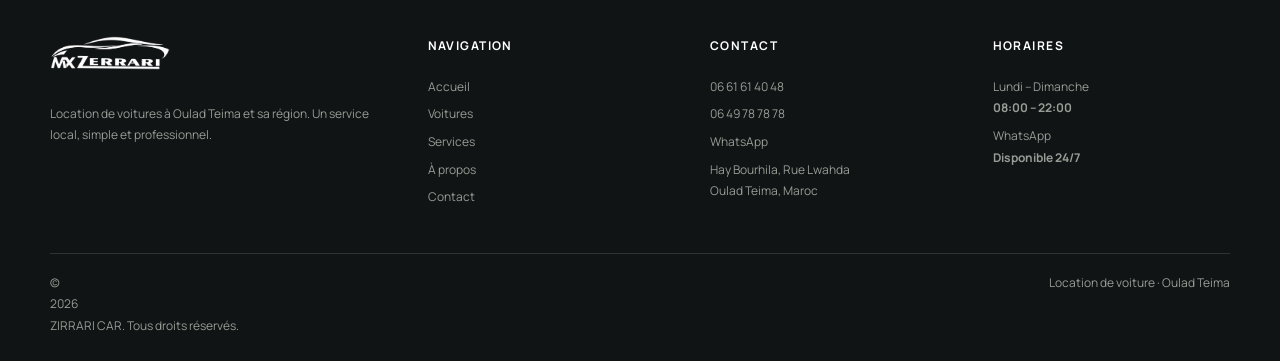
==== commit 655415e1: "Force fresh CSS and JS assets for GitHub Pages" ====
--- a/index.html
+++ b/index.html
@@ -10,7 +10,7 @@
   <link rel="preconnect" href="https://fonts.googleapis.com">
   <link rel="preconnect" href="https://fonts.gstatic.com" crossorigin>
   <link href="https://fonts.googleapis.com/css2?family=Manrope:wght@400;500;600;700;800&display=swap" rel="stylesheet">
-  <link rel="stylesheet" href="styles.css">
+  <link rel="stylesheet" href="styles.css?v=20261002">
 </head>
 <body>
 <header class="site-header">
@@ -133,6 +133,6 @@
   <div class="container footer-bottom"><span>© <span id="year"></span> ZIRRARI CAR. Tous droits réservés.</span><span>Location de voiture · Oulad Teima</span></div>
 </footer>
 <a class="fab" href="https://wa.me/212661614048" target="_blank" rel="noopener" aria-label="WhatsApp">WA</a>
-<script src="script.js" defer></script>
+<script src="script.js?v=20261002" defer></script>
 </body>
 </html>
--- a/styles.css
+++ b/styles.css
@@ -8,3 +8,50 @@
 @keyframes heroTextIn{from{opacity:0;transform:translateY(28px)}to{opacity:1;transform:translateY(0)}}@keyframes heroVisualIn{from{opacity:0;transform:translateX(36px) scale(.96)}to{opacity:1;transform:translateX(0) scale(1)}}@keyframes carBreath{0%,100%{transform:translateY(0) scale(1)}50%{transform:translateY(-5px) scale(1.012)}}@keyframes glowPulse{0%,100%{transform:scale(.94);opacity:.64}50%{transform:scale(1.06);opacity:.88}}@keyframes badgeFloat{0%,100%{transform:translateY(0)}50%{transform:translateY(-7px)}}@keyframes orbFloat{0%,100%{transform:translate3d(0,0,0)}50%{transform:translate3d(15px,16px,0)}}@keyframes gridDrift{from{background-position:0 0,0 0}to{background-position:72px 36px,36px 72px}}@keyframes lightSweep{0%,22%{opacity:0;transform:translateX(-45%)}43%,64%{opacity:.8;transform:translateX(45%)}85%,100%{opacity:0;transform:translateX(115%)}}@keyframes buttonSheen{0%,60%{left:-70%}80%,100%{left:140%}}
 @media(max-width:700px){.hero-home:before{background-size:48px 48px;mask-image:linear-gradient(to bottom,rgba(0,0,0,.5),transparent 62%)}.hero-shape-one{width:220px;height:220px;right:-80px;top:40px}.hero-shape-two{width:110px;height:110px;left:-35px;bottom:20px}.hero-home:after{bottom:29%;inset-left:10%;inset-right:10%}}
 @media(prefers-reduced-motion:reduce){html{scroll-behavior:auto}.hero-home:before,.hero-home:after,.hero-shape-one,.hero-shape-two,.hero-copy,.hero-visual,.hero-image-wrap,.hero-car-img,.hero-glow,.hero-badge,.hero-cta .btn:after{animation:none!important}.reveal{transition:none}}
+
+/* === ZIRRARI CAR visual update === */
+.site-header{background:#090b0b;border-bottom:1px solid rgba(255,255,255,.08);box-shadow:0 8px 30px rgba(0,0,0,.16)}
+.nav a{color:rgba(255,255,255,.68)}.nav a:hover,.nav a.active{color:#fff}.header-phone{color:#fff}.logo-img{filter:brightness(0) invert(1);transition:transform .25s ease,filter .25s ease}.brand:hover .logo-img{transform:scale(1.025)}.wa-mini{background:#fff;color:#0b0d0d}.burger span{background:#fff}
+.car-card{background:#111414;color:#fff;border-color:#2b302d;box-shadow:0 8px 26px rgba(0,0,0,.07)}.car-card:hover{box-shadow:0 22px 50px rgba(0,0,0,.2);border-color:#414740}.car-media{background:linear-gradient(145deg,#191c1b,#0e1010);border-bottom:1px solid #292d2b}.car-media img{filter:drop-shadow(0 20px 16px rgba(0,0,0,.3));transition:transform .45s cubic-bezier(.2,.75,.2,1);padding:14px}.car-card:hover .car-media img{transform:scale(1.055)}.car-body h3{color:#fff}.specs li{background:#232724;color:#c6cbc5}.car-foot{border-top-color:#2a2f2c}.price strong{color:#fff}.price span,.total{color:#9da49d}.badge{background:#c7e84b;color:#111}.car-card .btn-dark{background:#fff;color:#111}.car-card .btn-dark:hover{background:#c7e84b}
+.hero-image-wrap{position:relative;will-change:transform}.hero-car-img{position:relative;z-index:3;animation:carDrive 6s cubic-bezier(.45,.05,.55,.95) infinite}.hero-road{position:absolute;left:4%;right:3%;bottom:57px;height:48px;z-index:1;overflow:hidden;transform:perspective(160px) rotateX(55deg);transform-origin:bottom;background:linear-gradient(to bottom,transparent 0 35%,rgba(17,19,19,.07) 36% 38%,transparent 39%)}.hero-road span{position:absolute;width:90px;height:4px;border-radius:999px;background:rgba(17,19,19,.18);right:-120px;animation:roadMove 1.15s linear infinite}.hero-road span:nth-child(1){top:20px}.hero-road span:nth-child(2){top:30px;animation-delay:.35s}.hero-road span:nth-child(3){top:40px;animation-delay:.7s}.hero-road span:nth-child(4){top:10px;animation-delay:.95s}.speed-line{position:absolute;height:2px;border-radius:999px;background:rgba(17,19,19,.13);z-index:2;right:18%;opacity:0}.speed-line-1{width:105px;top:42%;animation:speedTrail 2s ease-out 1s infinite}.speed-line-2{width:70px;top:49%;right:13%;animation:speedTrail 2s ease-out 1.35s infinite}.speed-line-3{width:44px;top:56%;right:22%;animation:speedTrail 2s ease-out 1.7s infinite}
+@keyframes carDrive{0%,10%{transform:translateX(0)}25%{transform:translateX(7px)}40%{transform:translateX(-5px)}55%{transform:translateX(5px)}70%{transform:translateX(-3px)}90%,100%{transform:translateX(0)}}@keyframes roadMove{from{transform:translateX(0);opacity:0}15%{opacity:.75}to{transform:translateX(-520px);opacity:0}}@keyframes speedTrail{0%{transform:translateX(35px);opacity:0}20%{opacity:.7}100%{transform:translateX(-140px);opacity:0}}
+.map-section{padding:25px 0 105px;background:#f5f5f0}.map-head{margin-bottom:25px}.map-card{position:relative;height:420px;border-radius:20px;overflow:hidden;background:#dfe2dc;border:1px solid #d5d8d1;box-shadow:0 18px 50px rgba(0,0,0,.1)}.map-card iframe{width:100%;height:100%;border:0;display:block;filter:saturate(.8) contrast(.96)}.map-overlay{position:absolute;left:18px;bottom:18px;background:rgba(17,20,20,.92);color:#fff;padding:14px 17px;border-radius:12px;box-shadow:0 10px 25px rgba(0,0,0,.18)}.map-overlay strong,.map-overlay span{display:block}.map-overlay strong{font-size:13px}.map-overlay span{font-size:10px;color:#aab0aa;margin-top:2px}
+@media(max-width:700px){.nav{background:#0d1010;border-color:#252a27}.nav a{color:rgba(255,255,255,.78)}.nav a:hover,.nav a.active{color:#fff}.hero-road{bottom:42px;left:0;right:0}.hero-car-img{animation-duration:5s}.map-card{height:330px}.map-overlay{left:12px;right:12px;bottom:12px}.speed-line{right:12%}}
+@media(prefers-reduced-motion:reduce){.hero-car-img,.hero-road span,.speed-line{animation:none!important}.car-card:hover .car-media img{transform:none}}
+
+/* === Internal pages === */
+.page-hero{background:#111414;color:#fff;padding:105px 0 90px;position:relative;overflow:hidden}.page-hero:before{content:"";position:absolute;width:430px;height:430px;border-radius:50%;right:-120px;top:-190px;background:rgba(199,232,75,.10);animation:orbFloat 10s ease-in-out infinite}.page-hero .container{position:relative;z-index:1}.page-hero .eyebrow{color:#aeb5ae}.page-hero h1{font-size:clamp(44px,6vw,76px);line-height:.98;letter-spacing:-.055em;margin:0 0 18px}.page-hero h1 em{font-style:normal;color:#c7e84b}.page-hero p{max-width:620px;color:#a8aea8;font-size:16px;margin:0}.fleet-toolbar{display:flex;align-items:end;justify-content:space-between;gap:25px;margin-bottom:38px}.fleet-toolbar h2{font-size:42px;line-height:1;margin:0}.fleet-toolbar .eyebrow{margin-bottom:9px}.service-grid{display:grid;grid-template-columns:repeat(2,1fr);gap:16px}.service-card{background:#111414;color:#fff;border:1px solid #2b302d;border-radius:18px;padding:32px;min-height:270px;position:relative;overflow:hidden;transition:transform .25s,box-shadow .25s}.service-card:after{content:"";position:absolute;width:130px;height:130px;border-radius:50%;right:-45px;bottom:-45px;background:rgba(199,232,75,.08)}.service-card:hover{transform:translateY(-5px);box-shadow:0 20px 45px rgba(0,0,0,.13)}.service-card>span{color:#c7e84b;font-size:11px;font-weight:800}.service-card h2{font-size:28px;line-height:1.1;margin:48px 0 12px;max-width:420px}.service-card p{color:#a3aaa3;max-width:500px;font-size:13px}.about-grid{display:grid;grid-template-columns:1fr 1fr;gap:90px;align-items:start}.about-grid h2{font-size:clamp(34px,4vw,54px);line-height:1.05;letter-spacing:-.045em;margin:0}.about-grid h2 em{font-style:normal;color:#73786f}.about-copy{font-size:16px;color:#676c67}.about-copy p{margin:0 0 20px}.values-grid{display:grid;grid-template-columns:repeat(3,1fr);gap:16px}.value-box{background:#fff;border:1px solid #dedfd9;border-radius:16px;padding:28px;min-height:180px}.value-box strong{color:#9ca29b;font-size:11px}.value-box h3{font-size:21px;margin:35px 0 7px}.value-box p{font-size:13px;color:#717671;margin:0}.contact-grid{display:grid;grid-template-columns:1fr 1fr;gap:25px}.contact-info,.contact-panel{border-radius:18px;padding:34px;border:1px solid #dedfd9;background:#fff}.contact-info h2,.contact-panel h2{font-size:36px;line-height:1.05;margin:0 0 28px;letter-spacing:-.035em}.contact-link{display:block;font-size:18px;font-weight:800;margin:11px 0}.contact-info p{font-size:13px;color:#717671;margin:24px 0}.contact-panel{background:#111414;color:#fff;border-color:#2b302d}.contact-panel .eyebrow{color:#9ca39c}.contact-panel h2 em{color:#c7e84b;font-style:normal}.contact-hours{border-top:1px solid #313633;border-bottom:1px solid #313633;margin:30px 0;padding:18px 0}.contact-hours div{display:flex;justify-content:space-between;gap:20px;padding:7px 0}.contact-hours strong{font-size:13px}.contact-hours span{font-size:12px;color:#9ea49e}.contact-panel>p{color:#a1a7a1;font-size:13px;max-width:500px}.map-section{padding:25px 0 105px;background:#f5f5f0}.map-card{height:420px;position:relative;border-radius:20px;overflow:hidden;background:#dfe2dc;border:1px solid #d5d8d1;box-shadow:0 18px 50px rgba(0,0,0,.1)}.map-card iframe{width:100%;height:100%;border:0;display:block}.map-overlay{position:absolute;left:18px;bottom:18px;background:rgba(17,20,20,.92);color:#fff;padding:14px 17px;border-radius:12px;box-shadow:0 10px 25px rgba(0,0,0,.18)}.map-overlay strong,.map-overlay span{display:block}.map-overlay strong{font-size:13px}.map-overlay span{font-size:10px;color:#aab0aa;margin-top:2px}
+@media(max-width:700px){.page-hero{padding:75px 0 65px}.fleet-toolbar,.contact-grid,.about-grid{display:grid;grid-template-columns:1fr}.fleet-toolbar{align-items:start}.fleet-toolbar h2{font-size:34px}.service-grid,.values-grid{grid-template-columns:1fr}.service-card{min-height:230px}.service-card h2{margin-top:35px}.contact-info h2,.contact-panel h2{font-size:30px}.map-card{height:330px}}
+
+/* Mobile fleet: 2-column grid + testimonial carousel */
+@media(max-width:700px){
+  .home-cars,.car-grid{grid-template-columns:repeat(2,minmax(0,1fr));gap:10px}
+  .home-cars .car-card,.car-grid .car-card{border-radius:14px}
+  .home-cars .car-media,.car-grid .car-media{height:150px}
+  .home-cars .car-media img,.car-grid .car-media img{padding:8px}
+  .home-cars .car-body,.car-grid .car-body{padding:12px}
+  .home-cars .car-body h3,.car-grid .car-body h3{font-size:15px;margin-bottom:9px}
+  .home-cars .specs,.car-grid .specs{gap:4px;margin-bottom:12px}
+  .home-cars .specs li,.car-grid .specs li{font-size:8px;padding:4px 6px}
+  .home-cars .car-foot,.car-grid .car-foot{display:block;padding-top:10px}
+  .home-cars .price strong,.car-grid .price strong{font-size:16px}
+  .home-cars .price,.car-grid .price{font-size:9px;margin-bottom:9px}
+  .home-cars .btn,.car-grid .btn{width:100%;min-height:38px;padding:0 8px;font-size:10px;border-radius:8px}
+  .review-grid{display:flex;gap:12px;overflow-x:auto;overflow-y:hidden;scroll-snap-type:x mandatory;scroll-behavior:smooth;padding:4px 2px 12px;margin-right:-14px;padding-right:14px;-ms-overflow-style:none;scrollbar-width:none}
+  .review-grid::-webkit-scrollbar{display:none}
+  .review-grid .review-card{flex:0 0 86%;scroll-snap-align:start;scroll-snap-stop:always;min-height:220px}
+  .review-card p{min-height:0;margin-bottom:22px}
+}
+
+/* === Vehicle detail page === */
+.vehicle-hero{background:#eef0e9;padding:70px 0 85px;position:relative;overflow:hidden}.vehicle-hero:after{content:"";position:absolute;right:-140px;bottom:-220px;width:520px;height:520px;border-radius:50%;background:rgba(199,232,75,.14)}.vehicle-hero-grid{display:grid;grid-template-columns:1.08fr .92fr;gap:60px;align-items:center;position:relative;z-index:1}.vehicle-photo{height:450px;border-radius:22px;overflow:hidden;background:#151817;border:1px solid #292e2b;position:relative;display:flex;align-items:center;justify-content:center}.vehicle-photo-inner{width:100%;height:100%;display:flex;align-items:center;justify-content:center}.vehicle-photo img{width:100%;height:100%;object-fit:contain;padding:25px;filter:drop-shadow(0 25px 20px rgba(0,0,0,.26))}.vehicle-summary .eyebrow{color:#717771}.vehicle-summary h1{font-size:clamp(44px,5vw,68px);line-height:.98;letter-spacing:-.055em;margin:0 0 22px}.vehicle-rate{display:flex;align-items:baseline;gap:7px;margin-bottom:22px;color:#676d67}.vehicle-rate strong{font-size:28px;color:#111}.vehicle-rate span{font-size:12px}.vehicle-spec-list{display:flex;flex-wrap:wrap;gap:8px;list-style:none;padding:0;margin:0 0 23px}.vehicle-spec-list li{background:#fff;border:1px solid #dfe1db;padding:9px 11px;border-radius:999px;font-size:11px;color:#656b65}.vehicle-summary>p{font-size:15px;line-height:1.8;color:#676d67;max-width:590px;margin:0 0 28px}.estimate-section{padding-top:80px}.estimate-card{max-width:900px;margin:0 auto;background:#fff;border:1px solid #dedfd9;border-radius:20px;padding:24px;box-shadow:0 14px 35px rgba(0,0,0,.06)}.duration-buttons{display:grid;grid-template-columns:repeat(5,1fr);gap:8px;margin-bottom:22px}.duration-buttons button{border:1px solid #d9dbd5;background:#f6f7f2;border-radius:10px;min-height:44px;font:inherit;font-size:12px;font-weight:800;cursor:pointer;color:#5e645f;transition:.2s}.duration-buttons button.active,.duration-buttons button:hover{background:#111414;color:#fff;border-color:#111414}.estimate-row{display:grid;grid-template-columns:1fr 1fr 1fr;gap:15px;padding:18px 0;border-top:1px solid #ebebe6;border-bottom:1px solid #ebebe6;margin-bottom:18px}.estimate-row>div{display:flex;flex-direction:column;gap:7px}.estimate-row span,.estimate-row label{font-size:10px;text-transform:uppercase;letter-spacing:.08em;color:#7b807b;font-weight:800}.estimate-row strong{font-size:20px}.estimate-row input{min-height:45px;border:1px solid #d9dad4;border-radius:9px;padding:0 12px;font:inherit}.ideal-grid{display:grid;grid-template-columns:repeat(3,1fr);gap:16px}.ideal-grid article{background:#fff;border:1px solid #dedfd9;border-radius:16px;padding:25px;min-height:185px}.ideal-grid span{color:#999f98;font-size:11px;font-weight:800}.ideal-grid h3{font-size:19px;margin:28px 0 8px}.ideal-grid p{font-size:12px;color:#707570;margin:0}.includes-grid{display:grid;grid-template-columns:1fr 1fr;gap:80px}.includes-grid h2{font-size:34px;line-height:1.05;margin:0 0 22px}.check-list{list-style:none;padding:0;margin:0}.check-list li{padding:13px 0;border-bottom:1px solid #e5e6e0;font-size:13px;color:#555b55}.check-list li:last-child{border-bottom:0}.muted-list li{color:#80867f}.narrow{max-width:880px}.faq-list{border-top:1px solid #333837}.faq-list details{border-bottom:1px solid #333837;padding:4px 0}.faq-list summary{cursor:pointer;list-style:none;font-size:15px;font-weight:700;padding:18px 0;display:flex;justify-content:space-between}.faq-list summary::-webkit-details-marker{display:none}.faq-list summary:after{content:'+';color:#c7e84b;font-size:20px;font-weight:400}.faq-list details[open] summary:after{content:'−'}.faq-list p{color:#a5aba5;font-size:13px;max-width:760px;padding:0 0 16px;margin:0}.reservation-card{max-width:900px;margin:0 auto;background:#fff;border:1px solid #dedfd9;border-radius:20px;padding:28px;display:grid;grid-template-columns:1fr 1fr;gap:15px;box-shadow:0 12px 35px rgba(0,0,0,.05)}.reservation-field{display:flex;flex-direction:column;gap:6px}.reservation-field label{font-size:10px;text-transform:uppercase;letter-spacing:.08em;color:#777d77;font-weight:800}.reservation-field input,.reservation-field textarea{border:1px solid #d9dad4;background:#fafaf7;border-radius:9px;padding:12px;font:inherit;font-size:13px;outline:none}.reservation-field.full,.reservation-actions{grid-column:1/-1}.reservation-actions{display:flex;align-items:center;gap:15px;padding-top:5px}.reservation-actions small{font-size:10px;color:#7d827c}.related-section{padding-top:90px}.related-section .car-grid{grid-template-columns:repeat(3,1fr)}
+@media(max-width:900px){.vehicle-hero-grid{grid-template-columns:1fr;gap:35px}.vehicle-photo{height:370px}.includes-grid{grid-template-columns:1fr;gap:45px}.ideal-grid{grid-template-columns:1fr}.reservation-card{grid-template-columns:1fr}.reservation-field.full,.reservation-actions{grid-column:auto}.duration-buttons{grid-template-columns:repeat(3,1fr)}.estimate-row{grid-template-columns:1fr 1fr}.related-section .car-grid{grid-template-columns:repeat(2,1fr)}}
+@media(max-width:700px){.vehicle-hero{padding:45px 0 60px}.vehicle-photo{height:290px;border-radius:16px}.vehicle-photo img{padding:12px}.vehicle-summary h1{font-size:44px}.vehicle-summary>p{font-size:13px}.estimate-card{padding:14px;border-radius:16px}.duration-buttons{grid-template-columns:repeat(2,1fr)}.estimate-row{grid-template-columns:1fr}.ideal-grid{grid-template-columns:1fr}.related-section .car-grid{grid-template-columns:repeat(2,minmax(0,1fr))}.related-section .car-media{height:150px}.related-section .car-body{padding:12px}.related-section .car-body h3{font-size:15px}.related-section .specs li{font-size:8px;padding:4px 6px}.related-section .car-foot{display:block}.related-section .car-foot .btn{width:100%;margin-top:8px}.reservation-actions{align-items:flex-start;flex-direction:column}.vehicle-spec-list li{font-size:9px;padding:8px 9px}}
+
+/* Product page polish */
+.vehicle-photo{background:linear-gradient(145deg,#f1f2ed 0%,#e4e7df 100%);border-color:#d8dbd3;box-shadow:0 20px 45px rgba(17,20,20,.09)}
+.vehicle-photo .badge{display:none}
+.vehicle-rate strong{color:#d9302f!important}
+.estimate-row strong{color:#d9302f!important}
+#estimated-total,#vd-total{color:#d9302f!important}
+.vehicle-summary .btn-primary{background:#111414}
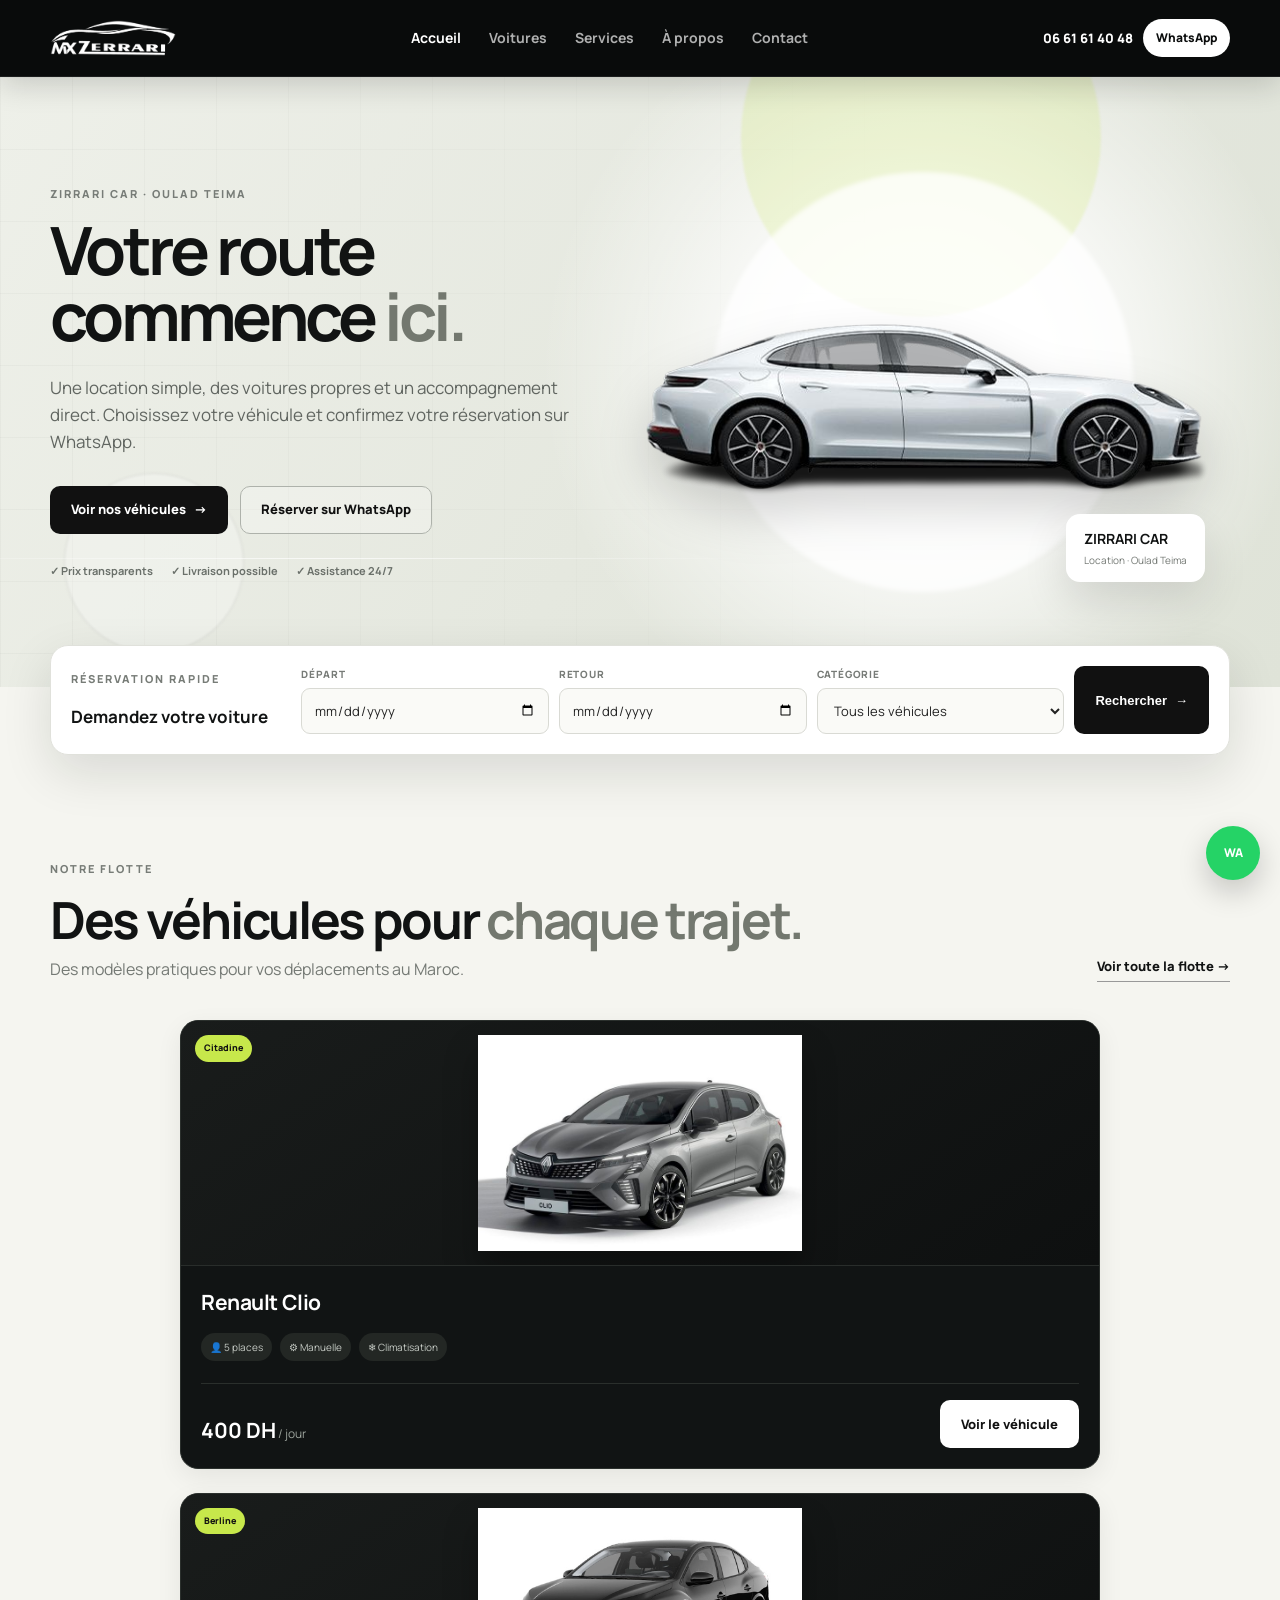
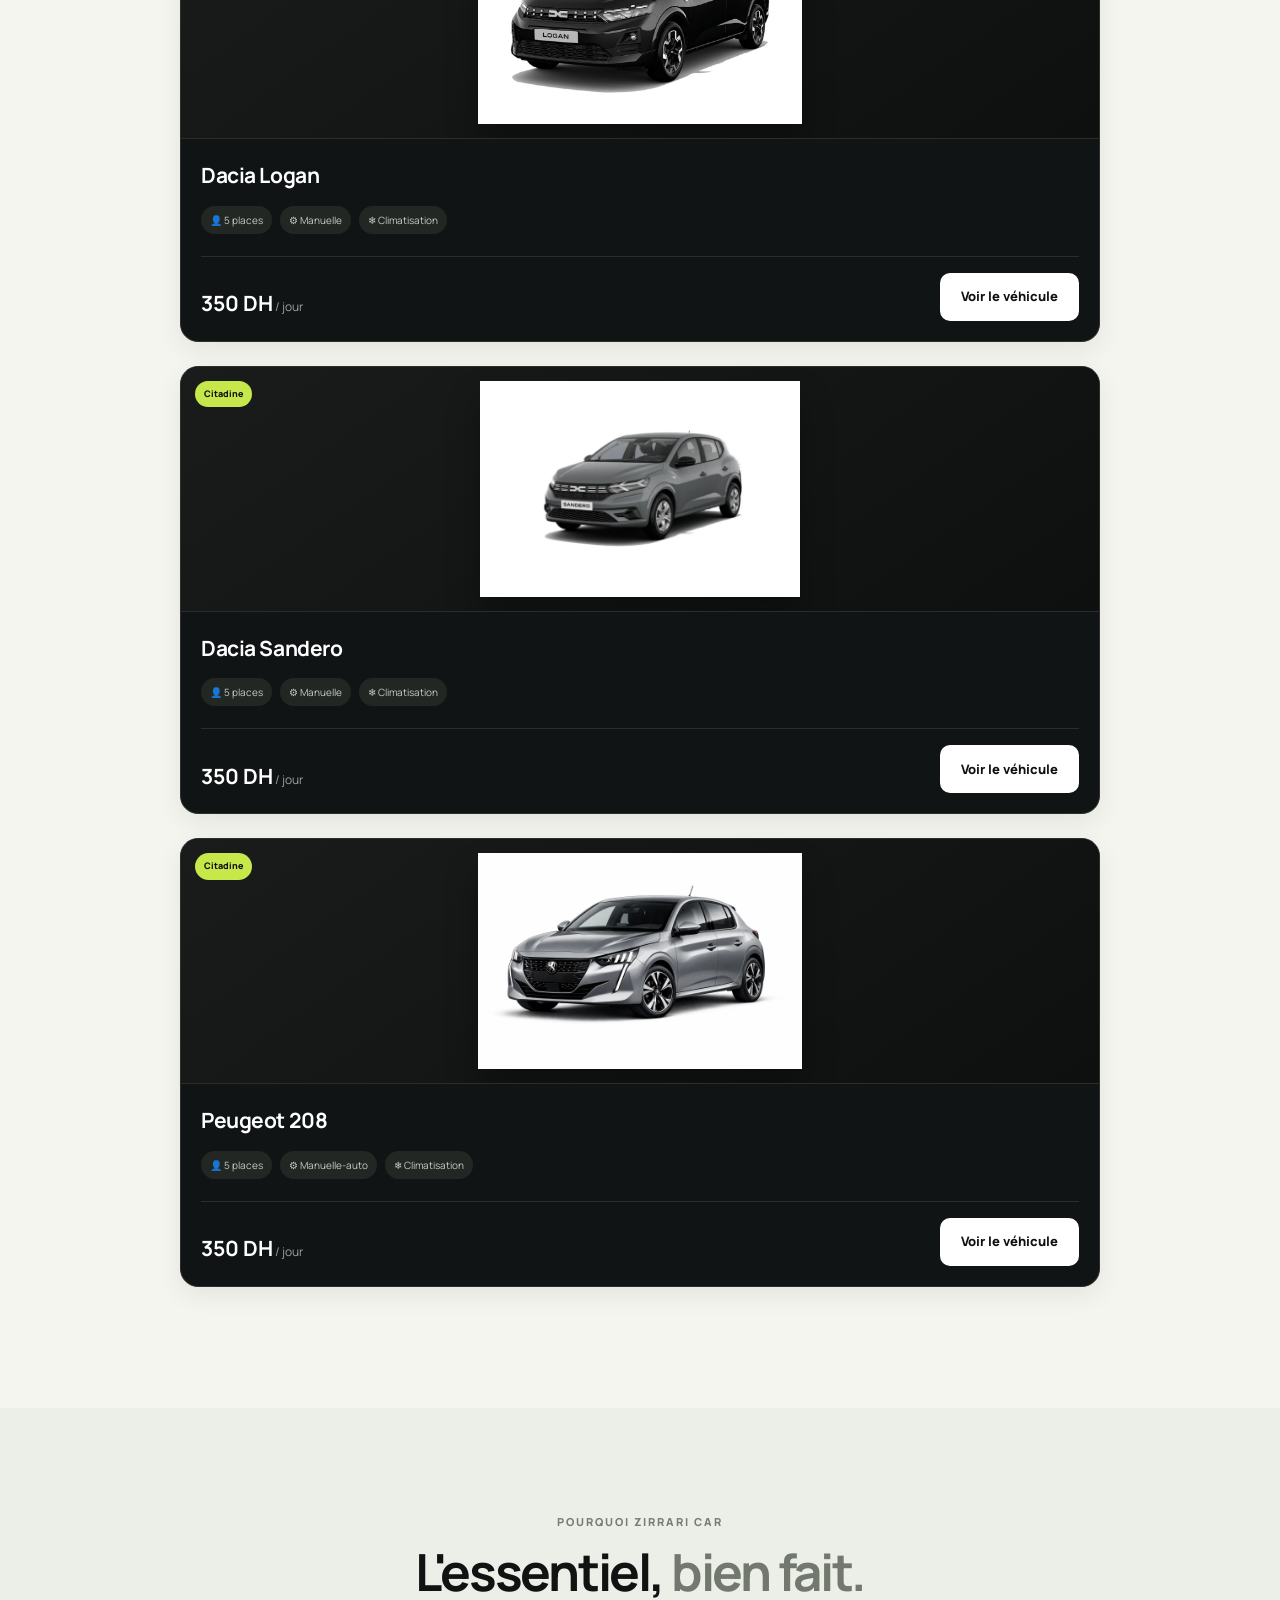
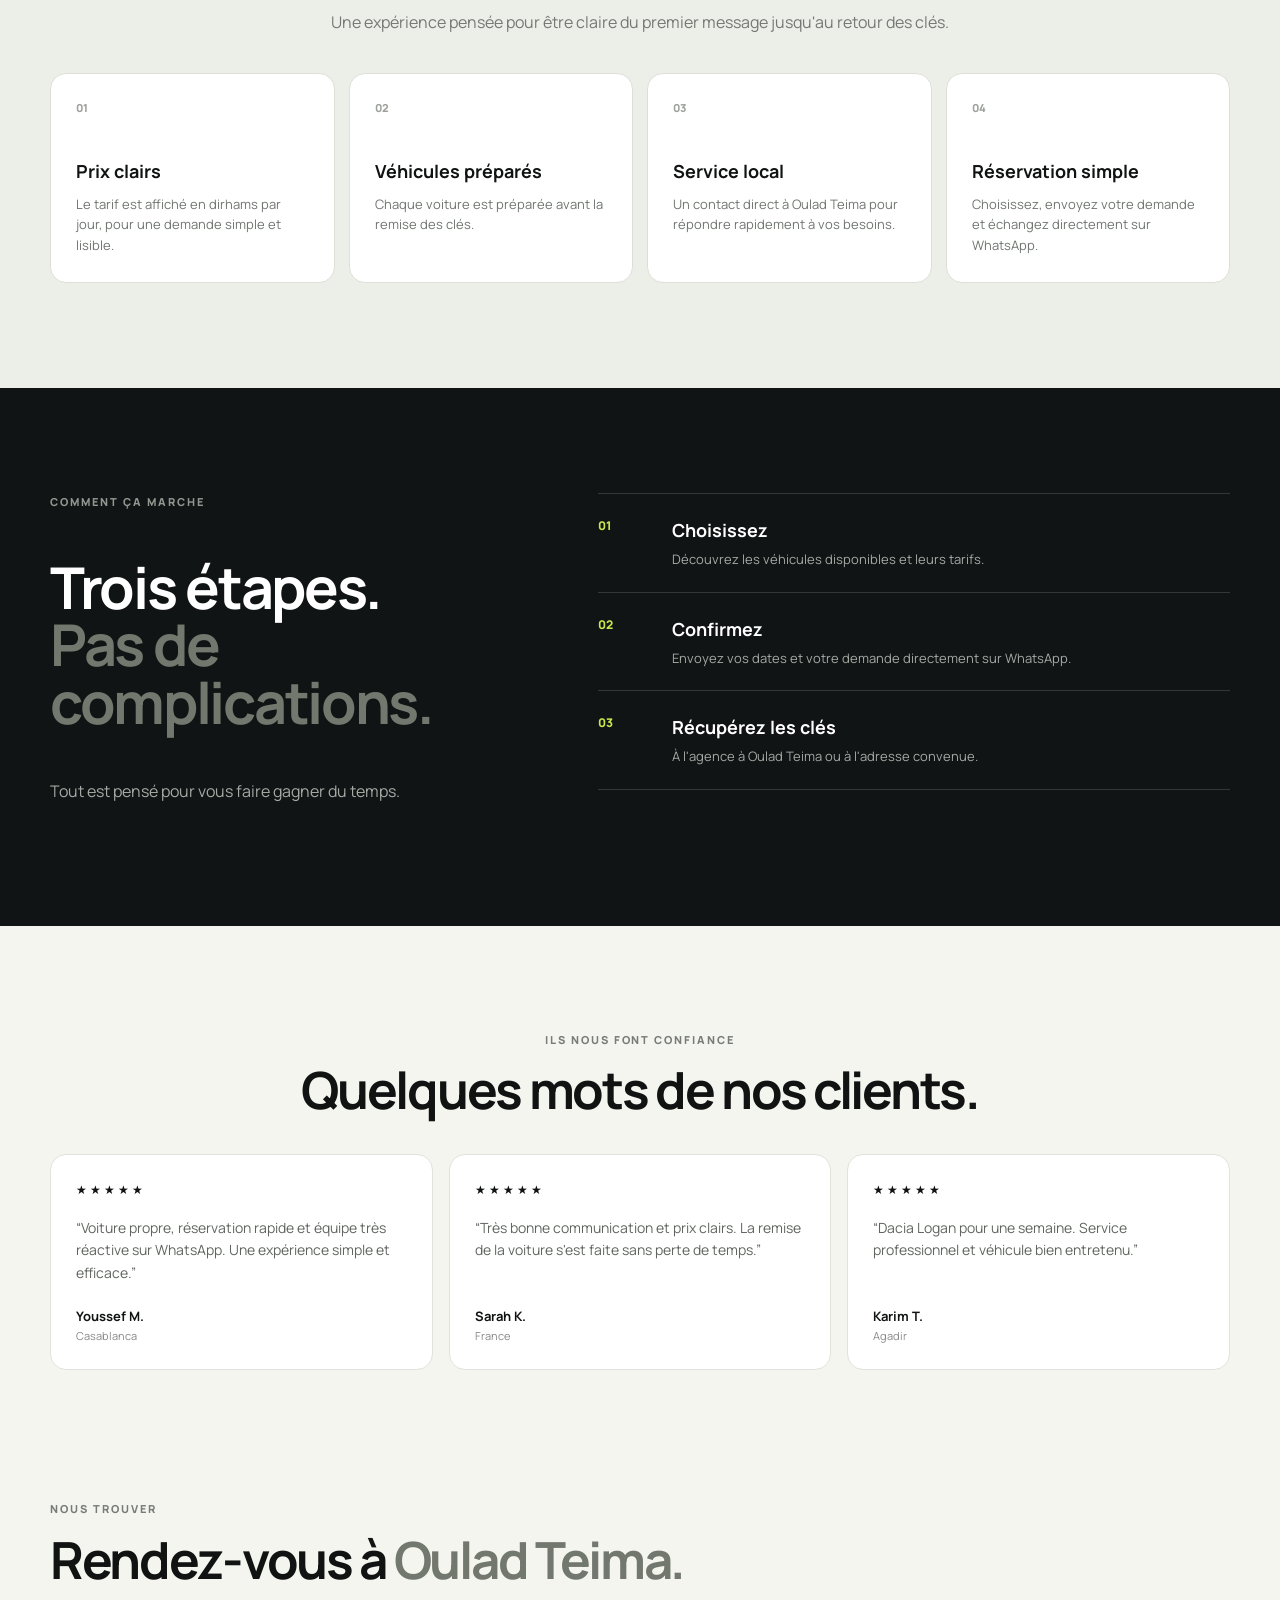
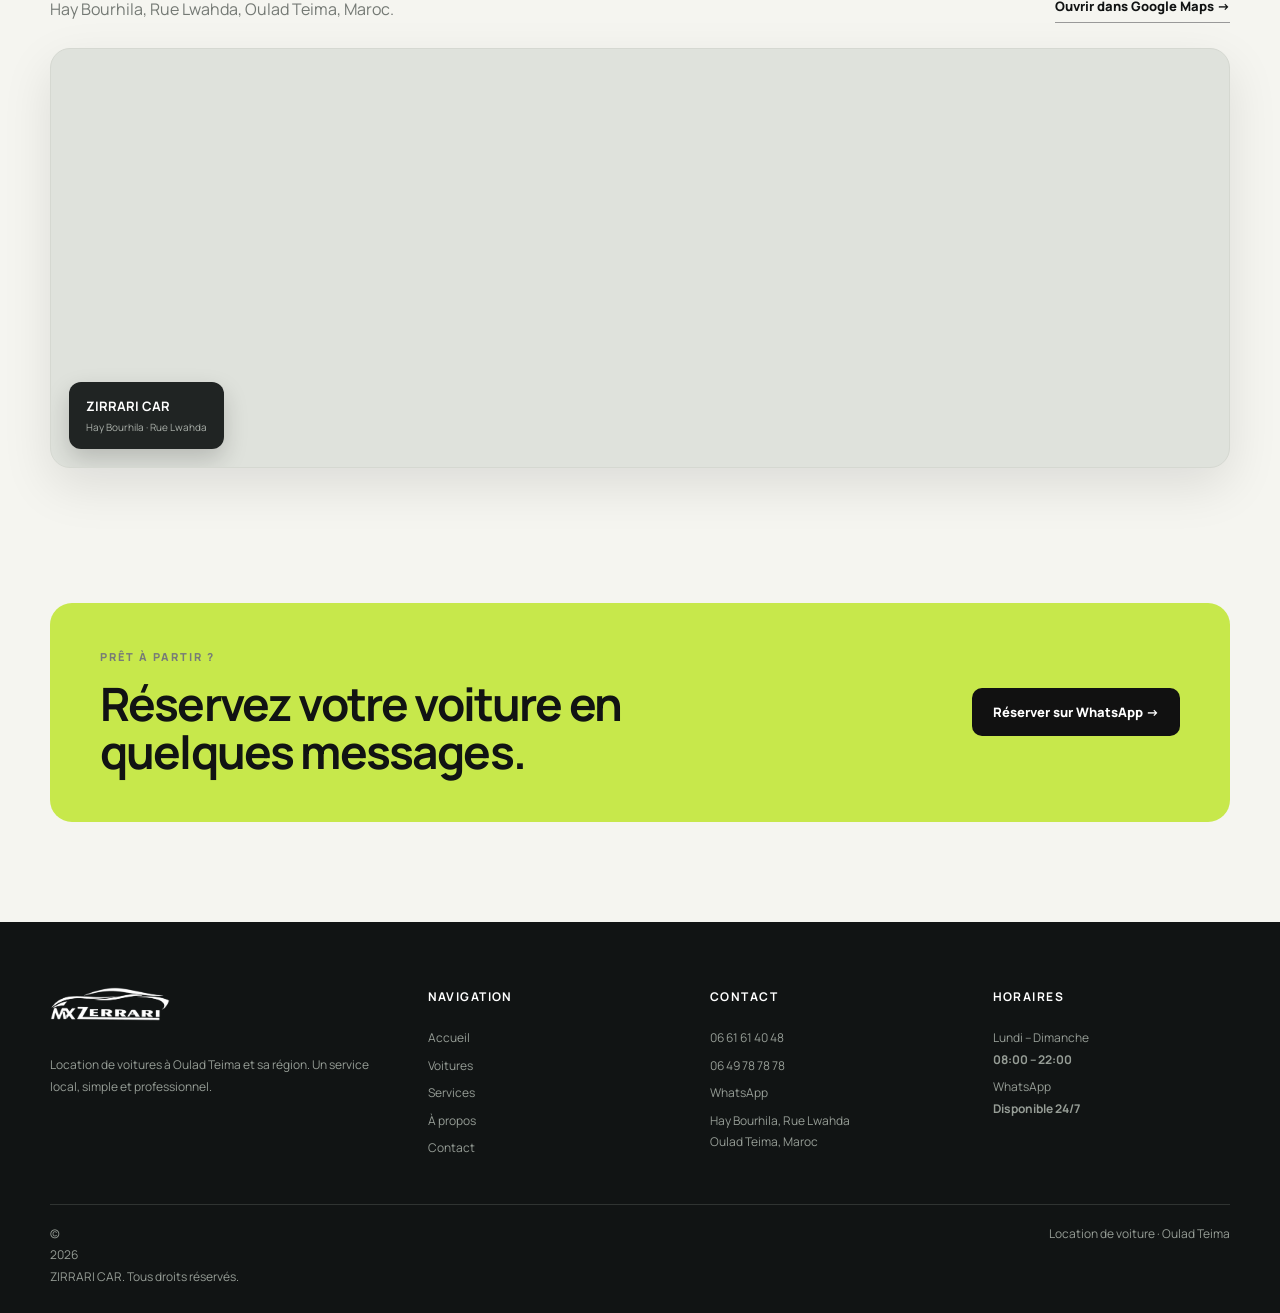
==== commit f5d4004c: "Refresh site assets after fleet layout update" ====
--- a/index.html
+++ b/index.html
@@ -10,7 +10,7 @@
   <link rel="preconnect" href="https://fonts.googleapis.com">
   <link rel="preconnect" href="https://fonts.gstatic.com" crossorigin>
   <link href="https://fonts.googleapis.com/css2?family=Manrope:wght@400;500;600;700;800&display=swap" rel="stylesheet">
-  <link rel="stylesheet" href="styles.css?v=20261002">
+  <link rel="stylesheet" href="styles.css?v=20261003">
 </head>
 <body>
 <header class="site-header">
@@ -133,6 +133,6 @@
   <div class="container footer-bottom"><span>© <span id="year"></span> ZIRRARI CAR. Tous droits réservés.</span><span>Location de voiture · Oulad Teima</span></div>
 </footer>
 <a class="fab" href="https://wa.me/212661614048" target="_blank" rel="noopener" aria-label="WhatsApp">WA</a>
-<script src="script.js?v=20261002" defer></script>
+<script src="script.js?v=20261003" defer></script>
 </body>
 </html>
--- a/styles.css
+++ b/styles.css
@@ -55,3 +55,12 @@
 .estimate-row strong{color:#d9302f!important}
 #estimated-total,#vd-total{color:#d9302f!important}
 .vehicle-summary .btn-primary{background:#111414}
+
+
+
+
+/* Fleet display: one vehicle per row */
+.home-cars,.fleet-list{grid-template-columns:1fr!important;gap:24px;max-width:920px;margin-left:auto;margin-right:auto}
+.home-cars .car-card,.fleet-list .car-card{width:100%}
+@media(max-width:700px){.home-cars,.fleet-list{grid-template-columns:1fr!important;gap:16px}.home-cars .car-media,.fleet-list .car-media{height:230px}.home-cars .car-body,.fleet-list .car-body{padding:18px}.home-cars .car-body h3,.fleet-list .car-body h3{font-size:20px}.home-cars .specs li,.fleet-list .specs li{font-size:9px;padding:5px 8px}}
+/* Vehicle transmission labels */
